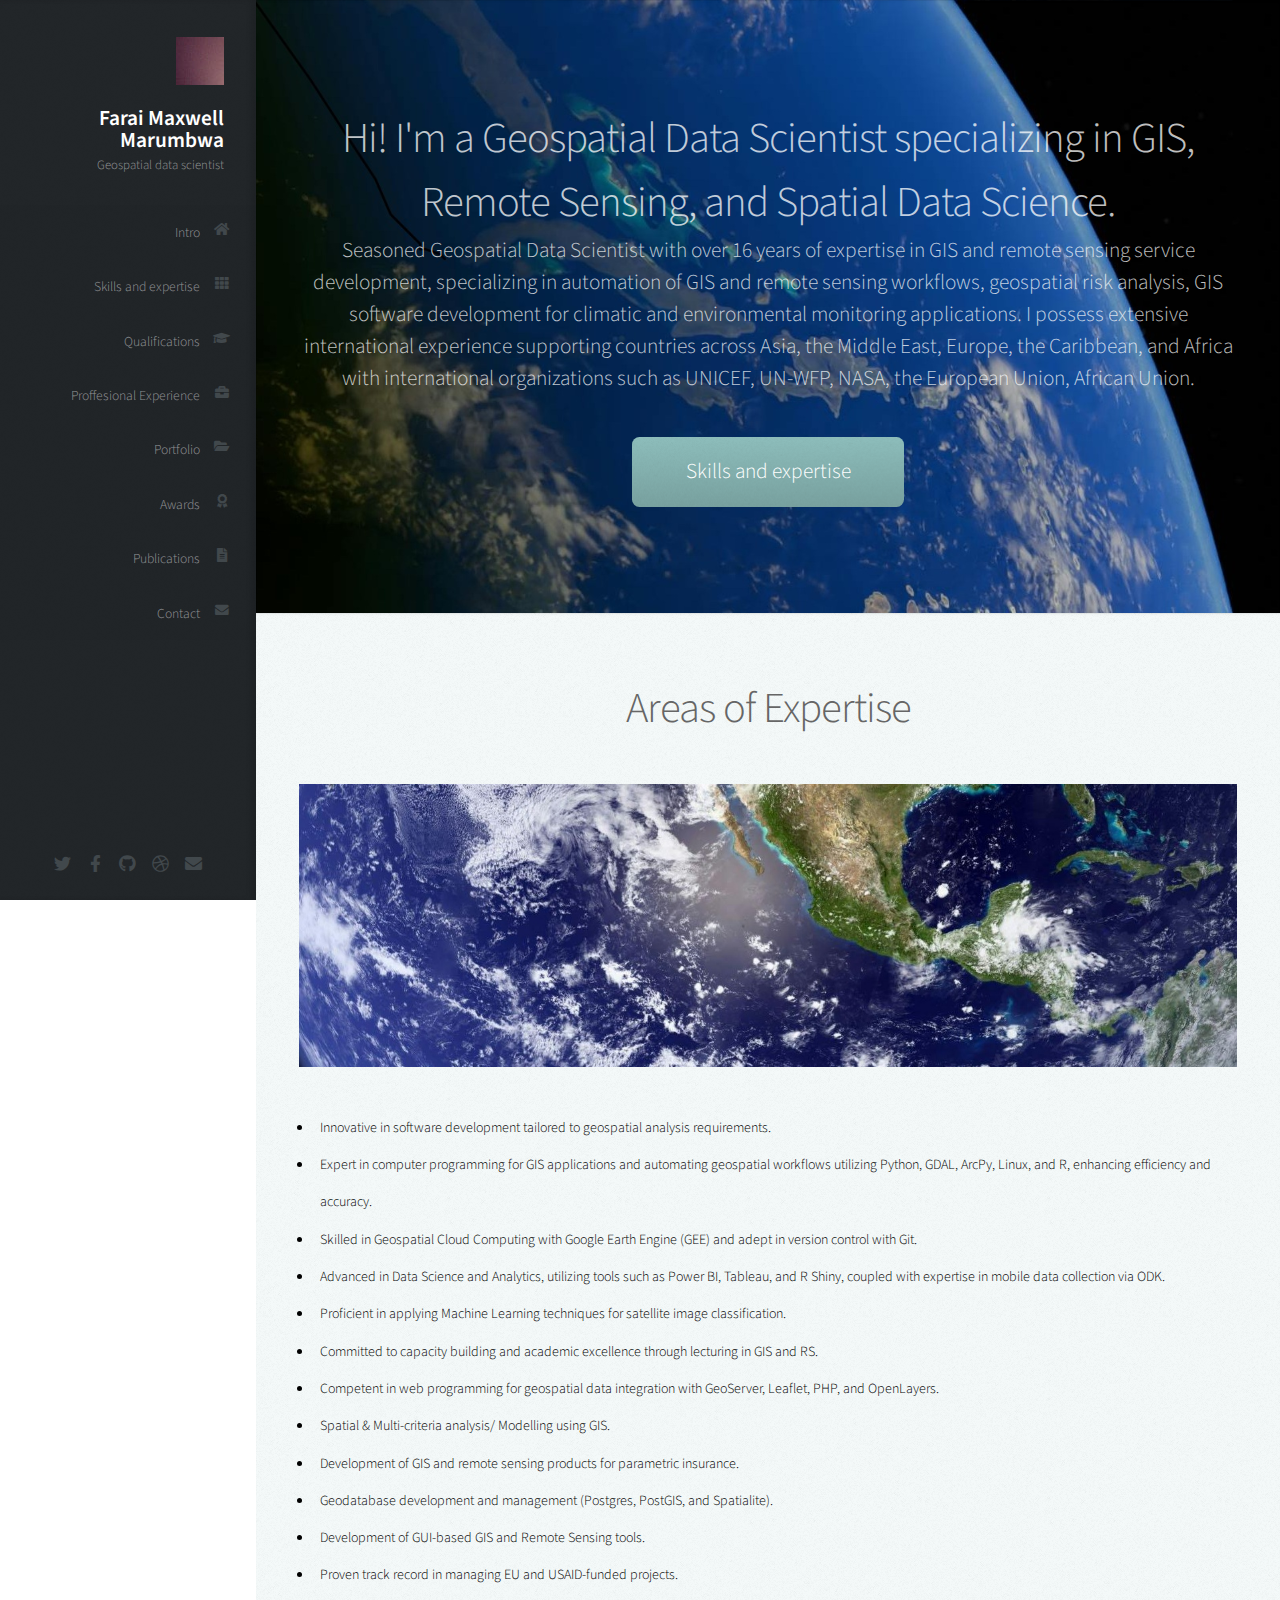
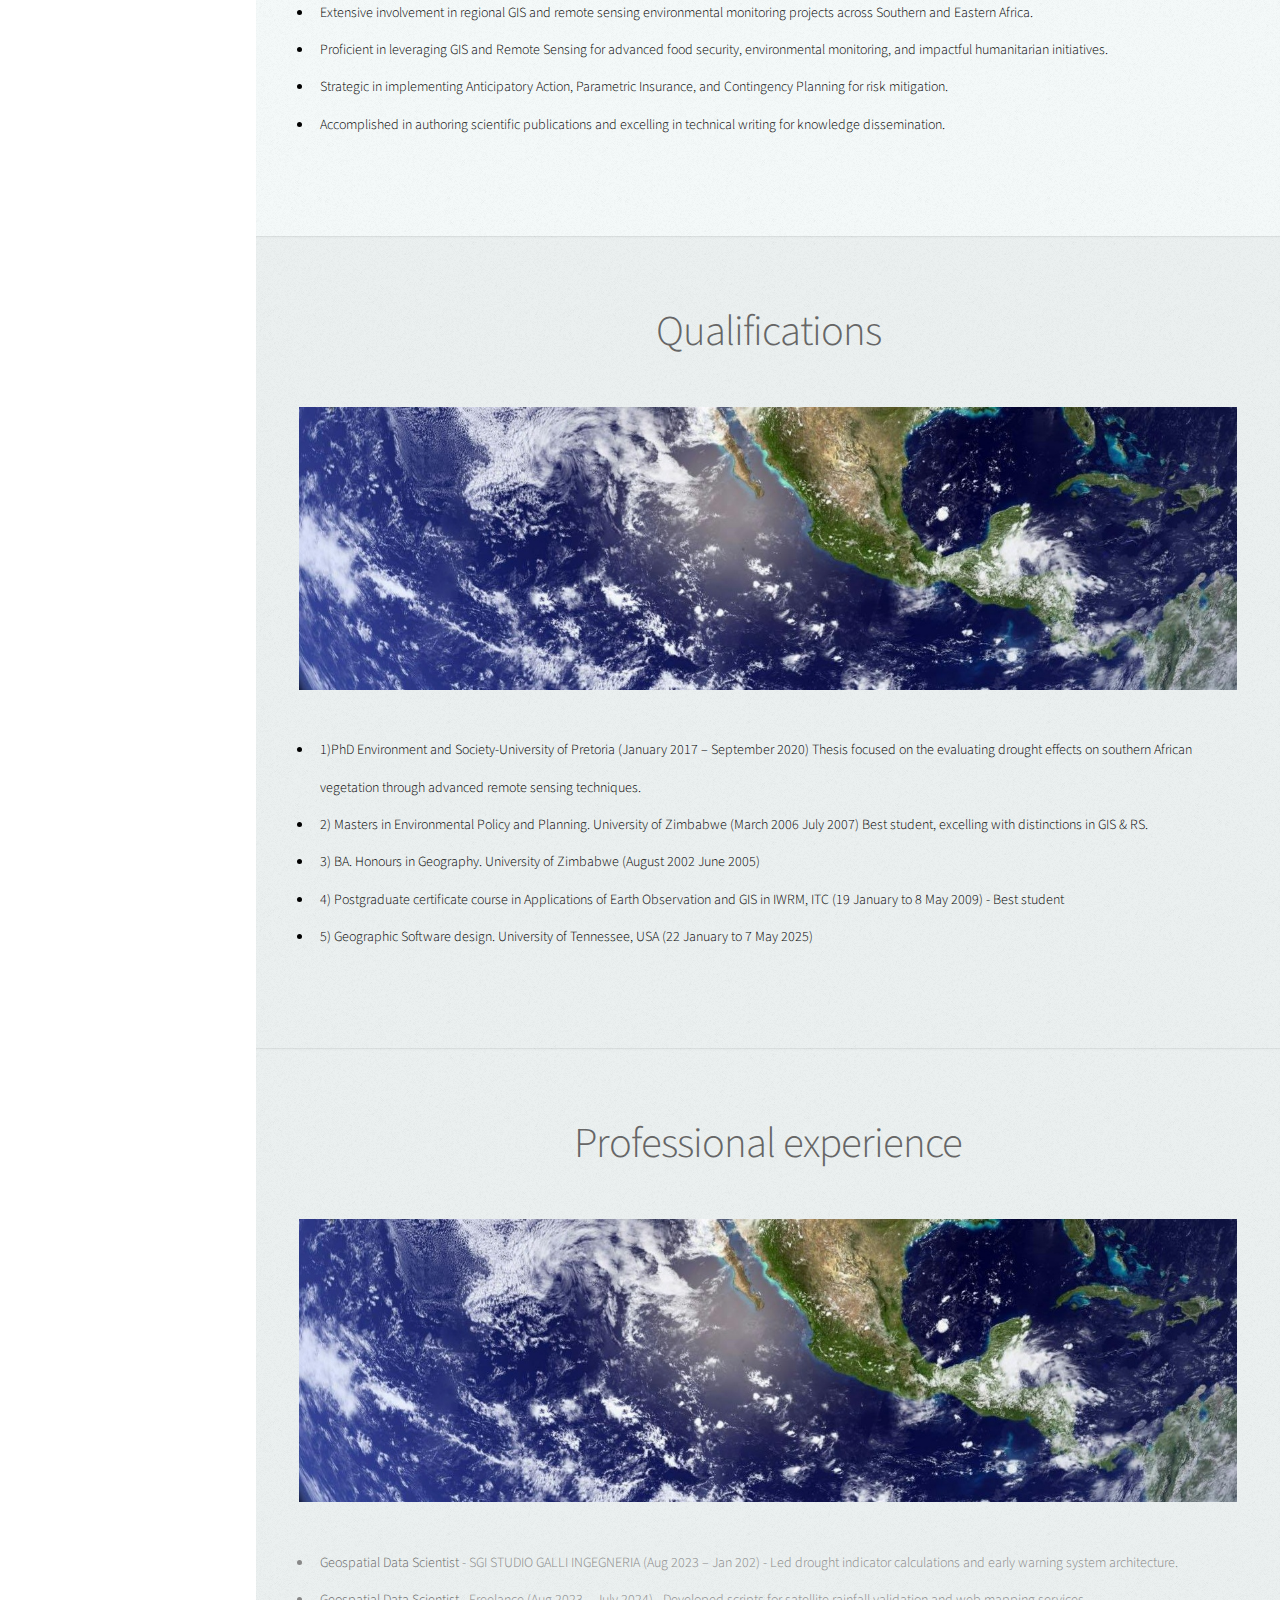
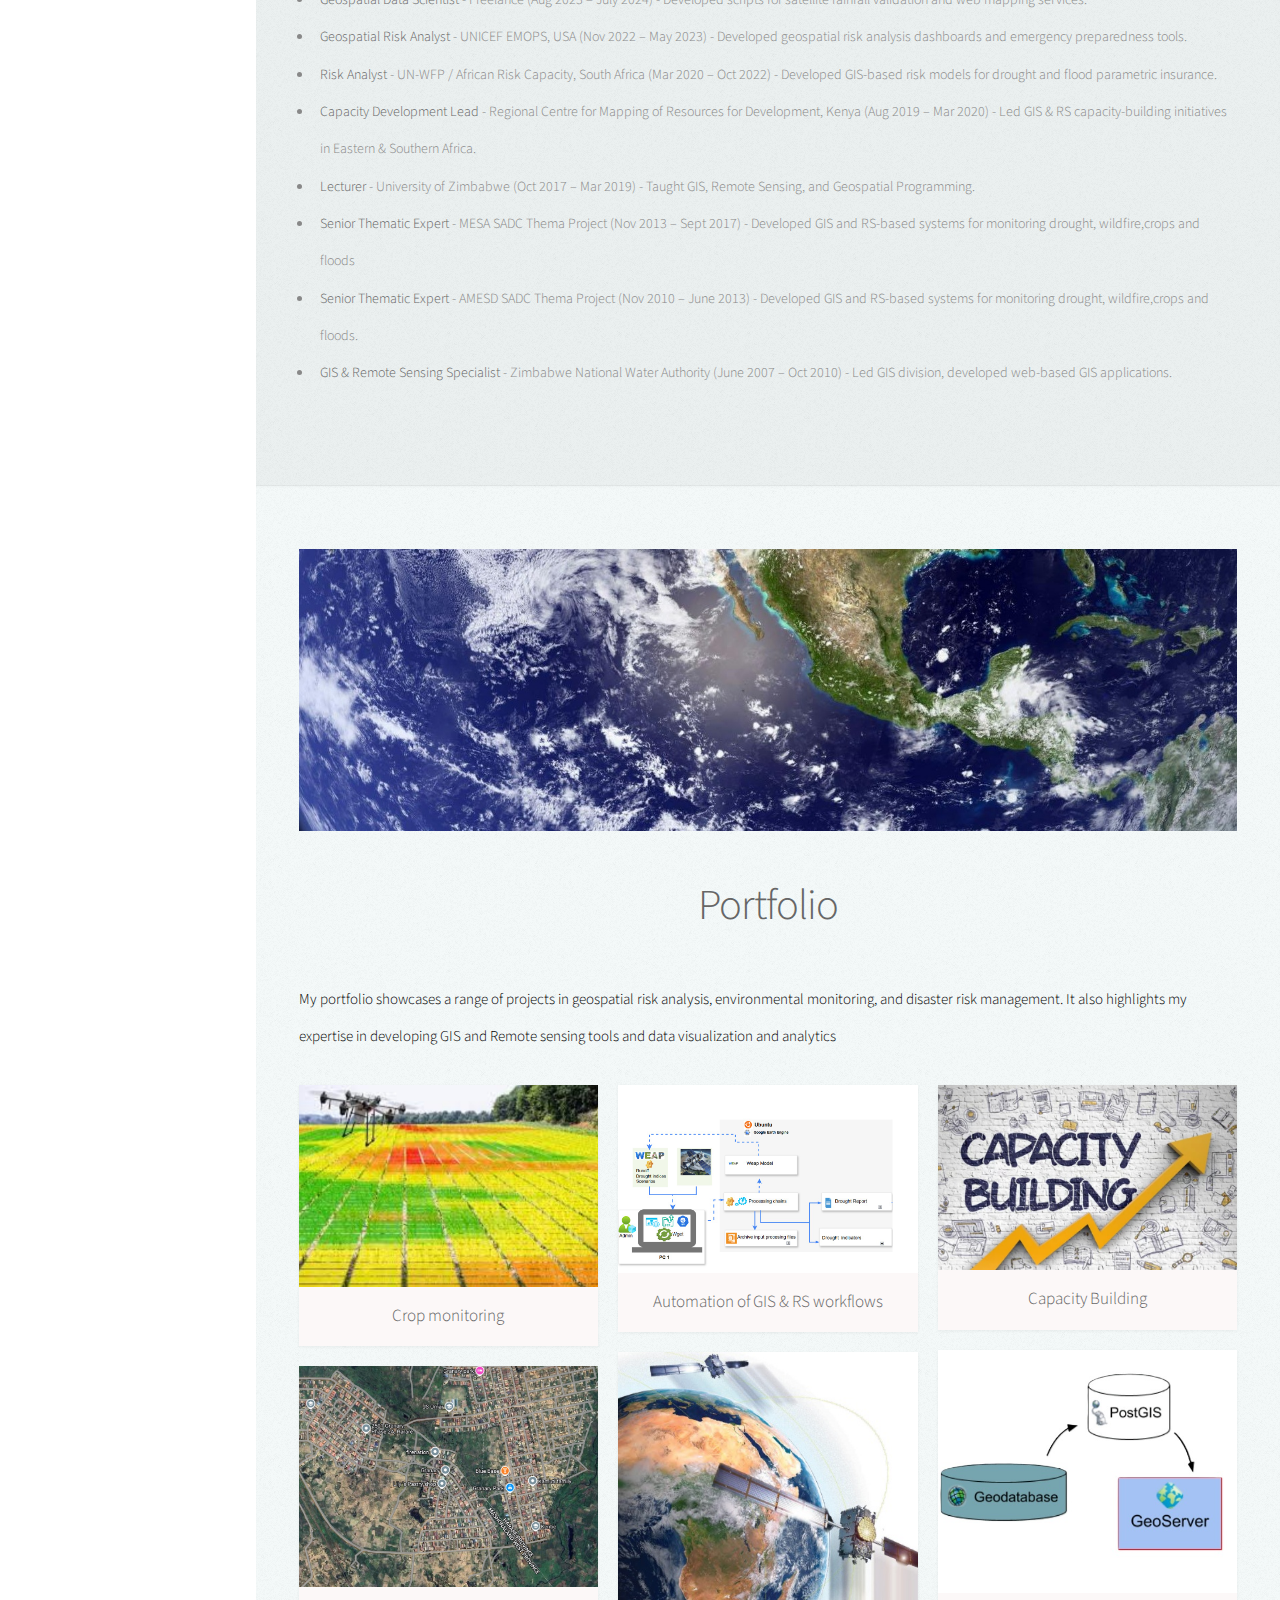
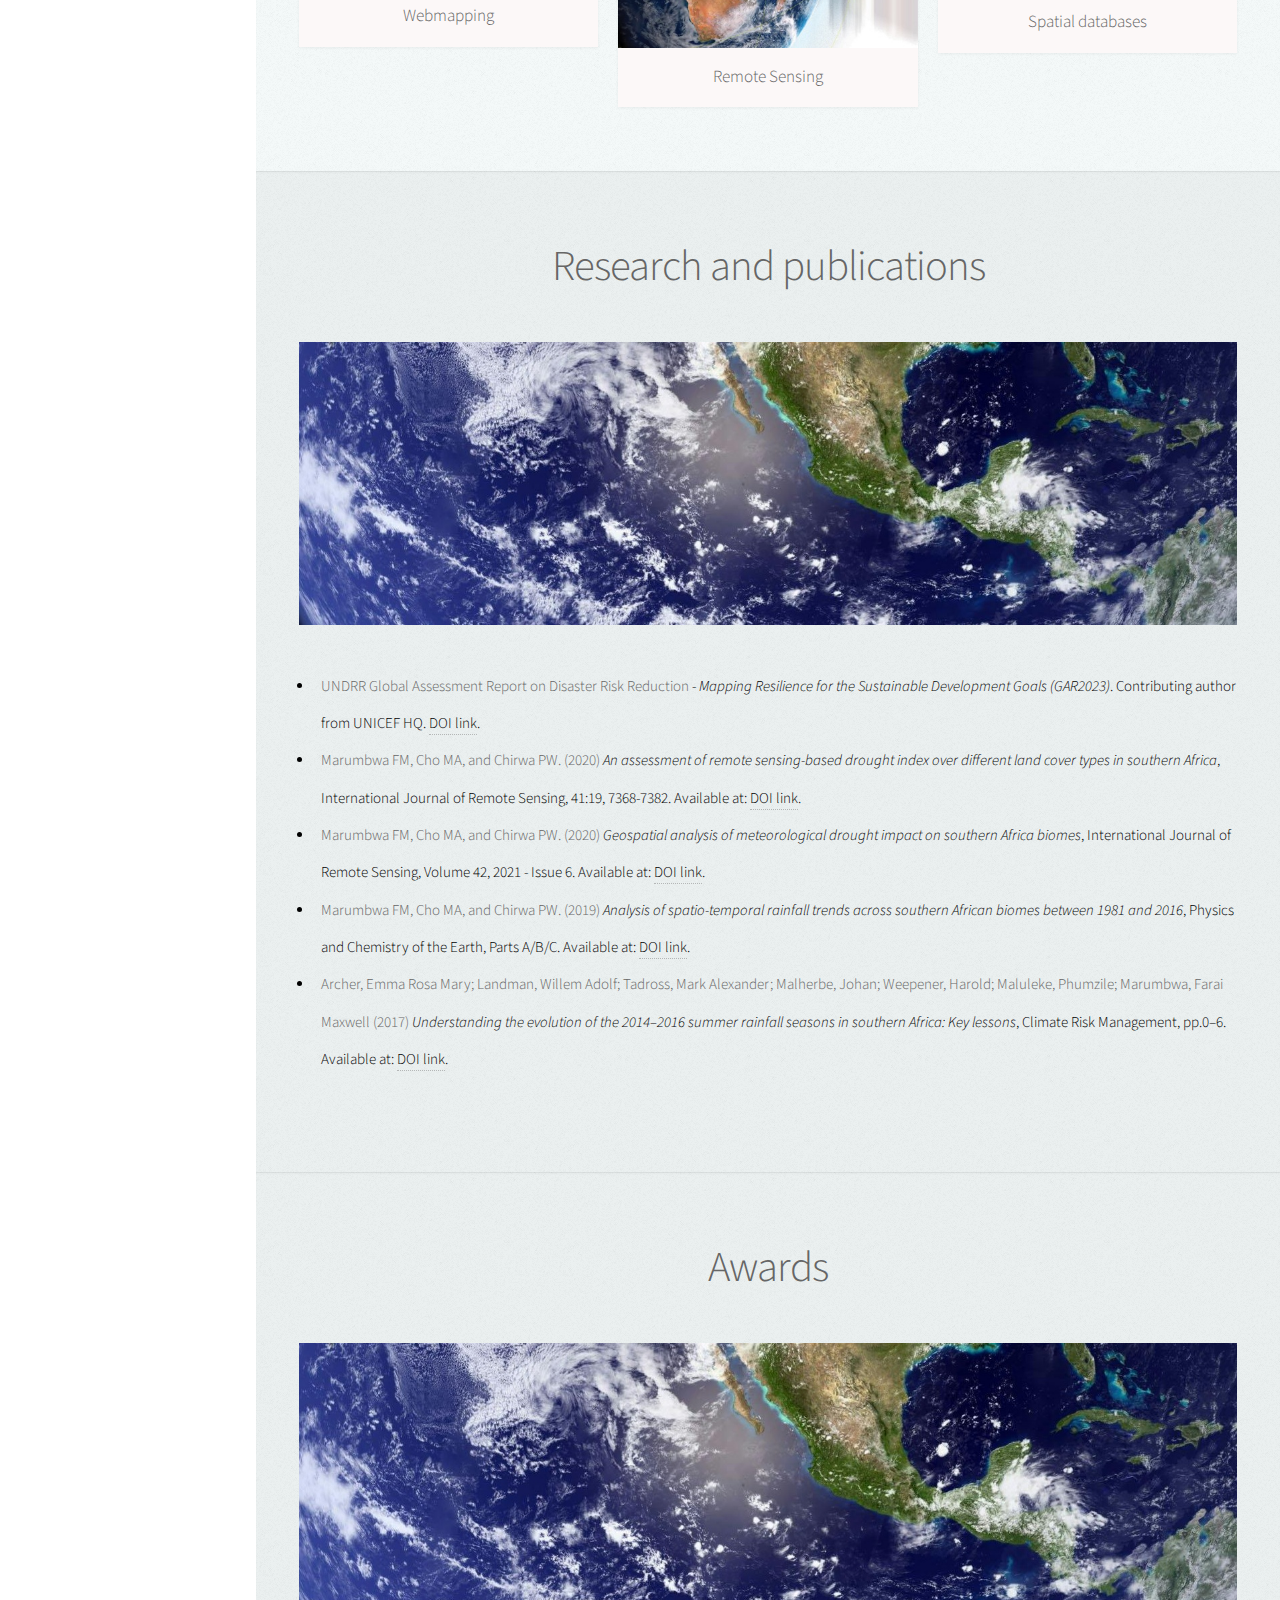
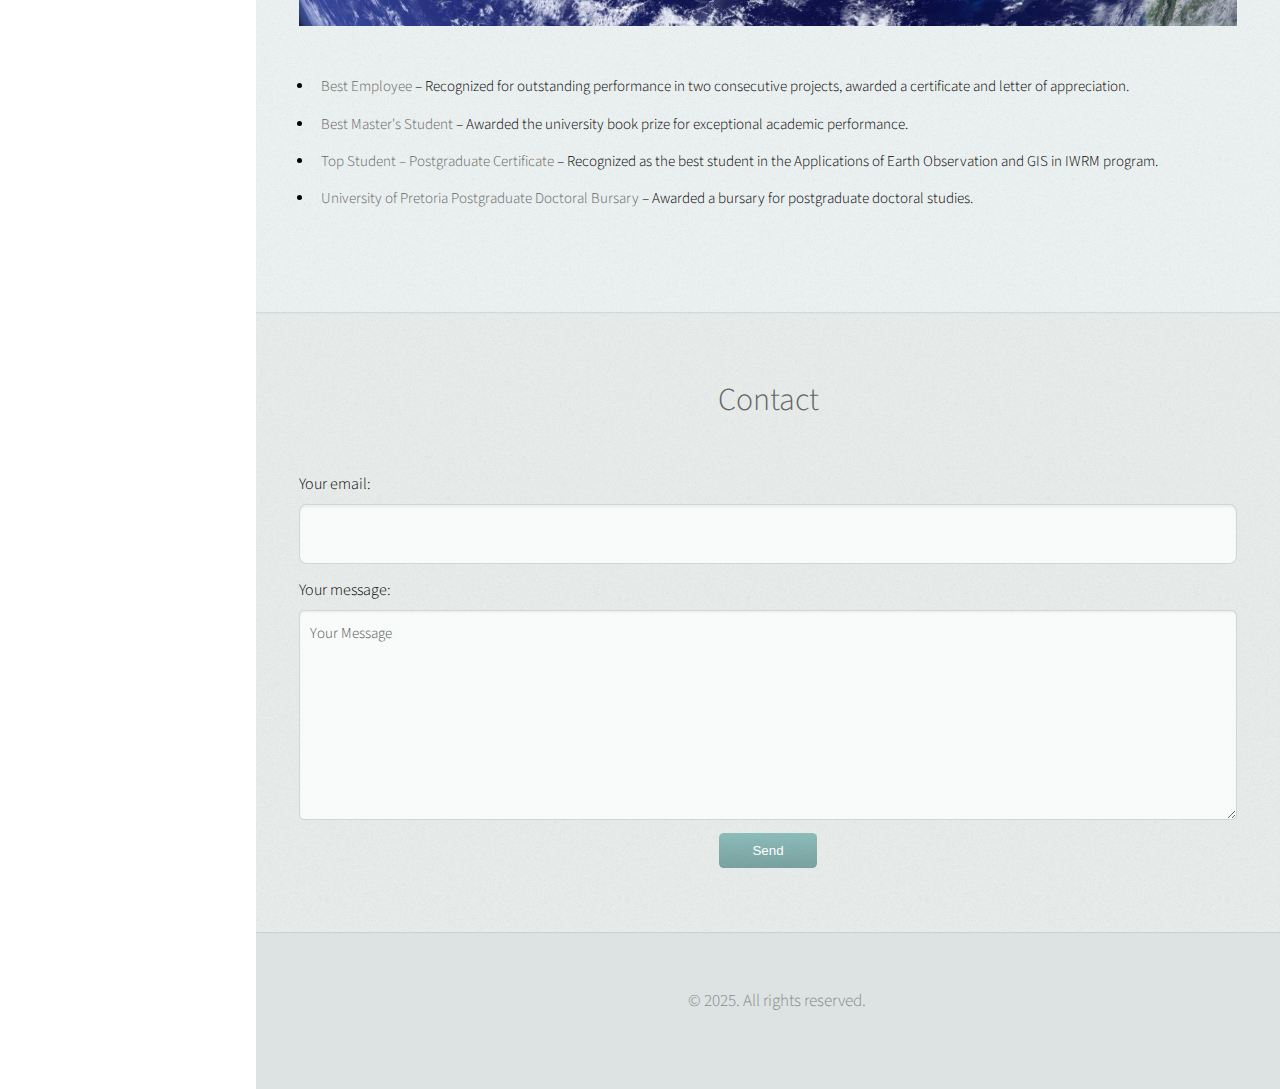
==== index.html @ 4fc2461c "inline styling for font" ====
<!DOCTYPE HTML>
<!--
	Prologue by HTML5 UP
	html5up.net | @ajlkn
	Free for personal and commercial use under the CCA 3.0 license (html5up.net/license)
-->
<html>
	<head>
		<title>Farai Marumbwa portifolio</title>
		<meta charset="utf-8" />
		<meta name="viewport" content="width=device-width, initial-scale=1, user-scalable=no" />
		<link rel="stylesheet" href="assets/css/main.css" />
		<link rel="stylesheet" href="assets/css/styles.css">
	</head>
	<body class="is-preload">

		<!-- Header -->
			<div id="header">

				<div class="top">

					<!-- Logo -->
						<div id="logo">
							<span class="image avatar48"><img src="images/avatar.jpg" alt="" /></span>
							<h1 id="title">Farai Maxwell Marumbwa</h1>
							<p>Geospatial data scientist</p>
						</div>

					<!-- Nav -->
						<nav id="nav">
							<ul>
								<li><a href="#top" id="top-link"><span class="icon solid fa-home">Intro</span></a></li>
								<li><a href="#skills and expertise" id="portfolio-link"><span class="icon solid fa-th">Skills and expertise</span></a></li>
								<li><a href="#qualifications" id="about-link"><span class="icon solid fa-graduation-cap">Qualifications</span></a></li>
								<li><a href="#experience" id="contact-link"><span class="icon solid fa-briefcase ">Proffesional Experience</span></a></li>
								<li><a href="#portfolio" id="contact-link"><span class="icon solid fa-folder-open">Portfolio</span></a></li>
								<li><a href="#awards" id="contact-link"><span class ='icon solid fa-award'>Awards</span></a></li>
								<li><a href="#publications" id="contact-link"><span class="icon solid fa-file-alt">Publications</span></a></li>
								<li><a href="#contact" id="contact-link"><span class="icon solid fa-envelope">Contact</span></a></li>
							</ul>
						</nav>

				</div>

				<div class="bottom">

					<!-- Social Icons -->
						<ul class="icons">
							<li><a href="https://x.com/fmarumbwa" class="icon brands fa-twitter"><span class="label">Twitter</span></a></li>
							<li><a href="https://www.facebook.com/farai.marumbwa.7/" class="icon brands fa-facebook-f"><span class="label">Facebook</span></a></li>
							<li><a href="https://github.com/maxmarumbwa" class="icon brands fa-github"><span class="label">Github</span></a></li>
							<li><a href="#" class="icon brands fa-dribbble"><span class="label">Dribbble</span></a></li>
							<li><a href="#contact" class="icon solid fa-envelope"><span class="label">Email</span></a></li>
						</ul>

				</div>

			</div>

		<!-- Main -->
			<div id="main">

				<!-- Intro -->
					<section id="top" class="one dark cover">
						<div class="container">

							<header>
								<h2 class="alt">Hi! I'm a Geospatial Data Scientist specializing in GIS, Remote Sensing, and Spatial Data Science.</h2>
									<h4>
									<p>Seasoned Geospatial Data Scientist with over 16 years of expertise in GIS and remote sensing service
										development, specializing in automation of GIS and remote sensing workflows, geospatial risk analysis, GIS software development 
										for climatic and environmental monitoring applications. I possess extensive international 
										experience supporting countries across Asia, the Middle East, Europe, the Caribbean, and Africa with international
										organizations such as UNICEF, UN-WFP, NASA, the European Union, African Union.
									</p>
								</h4>
							</header>
								   
							</header>

							<footer>
								<a href="#portfolio" class="button scrolly">Skills and expertise</a>
							</footer>

						</div>
					</section>

				<!-- Skills and expertise -->
					<section id="skills and expertise" class="two">
						<div class="container">
							<header>
								<h2>Areas of Expertise </h2>
							</header>
							<a href="#" class="image featured"><img src="images/pic08.jpg" alt="" /></a>
							<ul style="color:black; font-size: 14px; text-align: left;">
								 <li>Innovative in software development tailored to geospatial analysis requirements.</li>
								<li>Expert in computer programming for GIS applications and automating geospatial workflows utilizing Python, GDAL, ArcPy, Linux, and R, enhancing efficiency and accuracy.</li>
								<li>Skilled in Geospatial Cloud Computing with Google Earth Engine (GEE) and adept in version control with Git.</li>
								<li>Advanced in Data Science and Analytics, utilizing tools such as Power BI, Tableau, and R Shiny, coupled with expertise in mobile data collection via ODK.</li>
								<li>Proficient in applying Machine Learning techniques for satellite image classification.</li>
								<li>Committed to capacity building and academic excellence through lecturing in GIS and RS.</li>
								<li>Competent in web programming for geospatial data integration with GeoServer, Leaflet, PHP, and OpenLayers.</li>
								<li>Spatial & Multi-criteria analysis/ Modelling using GIS.</li>
								<li>Development of GIS and remote sensing products for parametric insurance.</li>
								<li>Geodatabase development and management (Postgres, PostGIS, and Spatialite).</li>
								<li>Development of GUI-based GIS and Remote Sensing tools.</li>
								<li>Proven track record in managing EU and USAID-funded projects.</li>
								<li>Extensive involvement in regional GIS and remote sensing environmental monitoring projects across Southern and Eastern Africa.</li>
								<li>Proficient in leveraging GIS and Remote Sensing for advanced food security, environmental monitoring, and impactful humanitarian initiatives.</li>
								<li>Strategic in implementing Anticipatory Action, Parametric Insurance, and Contingency Planning for risk mitigation.</li>
								<li>Accomplished in authoring scientific publications and excelling in technical writing for knowledge dissemination.</li>
							</ul>
						</div>
					</section>

				<!-- Qualifications -->
				<section id="qualifications" class="three">
					<div class="container">
						<header>
							<h2>Qualifications</h2>
						</header>
						<a href="#" class="image featured"><img src="images/pic08.jpg" alt="" /></a>
						<ul style="color:black; font-size: 14px; text-align: left;">
							<li >1)PhD Environment and Society-University of Pretoria (January 2017 – September 2020) 
								Thesis focused on the evaluating drought effects on southern African vegetation through advanced remote sensing techniques.
							</li>
							<li>2) Masters in Environmental Policy and Planning. University of Zimbabwe (March 2006 July 2007) 
								Best student, excelling with distinctions in GIS & RS.</li>
							<li>3) BA. Honours in Geography. University of Zimbabwe (August 2002 June 2005)</li>
							<li>4) Postgraduate certificate course in Applications of Earth Observation and GIS in IWRM, ITC (19 January to 8 May 2009) - Best student</li>
							<li>5) Geographic Software design. University of Tennessee, USA (22 January to 7 May 2025)</li>
							</ul>
					</div>
				</section>

				<!-- Proffesional Experience -->
				<section id="experience" class="three">
					<div class="container">
						<header>
							<h2>Professional experience</h2>
						</header>
						<a href="#" class="image featured"><img src="images/pic08.jpg" alt="" /></a>
							<ul style="font-size: 14px; text-align: left;">
								<li><strong>Geospatial Data Scientist</strong> - SGI STUDIO GALLI INGEGNERIA (Aug 2023 – Jan 202) - Led drought indicator calculations and early warning system architecture.</li>
								<li><strong>Geospatial Data Scientist</strong> - Freelance (Aug 2023 – July 2024) - Developed scripts for satellite rainfall validation and web mapping services.</li>
								<li><strong>Geospatial Risk Analyst</strong> - UNICEF EMOPS, USA (Nov 2022 – May 2023) - Developed geospatial risk analysis dashboards and emergency preparedness tools.</li>
								<li><strong>Risk Analyst</strong> - UN-WFP / African Risk Capacity, South Africa (Mar 2020 – Oct 2022) - Developed GIS-based risk models for drought and flood parametric insurance.</li>
								<li><strong>Capacity Development Lead</strong> - Regional Centre for Mapping of Resources for Development, Kenya (Aug 2019 – Mar 2020) - Led GIS & RS capacity-building initiatives in Eastern & Southern Africa.</li>
								<li><strong>Lecturer</strong> - University of Zimbabwe (Oct 2017 – Mar 2019) - Taught GIS, Remote Sensing, and Geospatial Programming.</li>
								<li><strong>Senior Thematic Expert</strong> - MESA SADC Thema Project (Nov 2013 – Sept 2017) - Developed GIS and RS-based systems for monitoring drought, wildfire,crops and floods</li>
								<li><strong>Senior Thematic Expert</strong> - AMESD SADC Thema Project (Nov 2010 – June 2013) - Developed GIS and RS-based systems for monitoring drought, wildfire,crops and floods.</li>
								<li><strong>GIS & Remote Sensing Specialist</strong> - Zimbabwe National Water Authority (June 2007 – Oct 2010) - Led GIS division, developed web-based GIS applications.</li>
							</ul>
					</div>
				</section>


				<!-- Portfolio -->
				<section id="portfolio" class="two">
					<div class="container">
						<a href="#" class="image featured"><img src="images/pic08.jpg" alt="" /></a>
						<header>
							<h2>Portfolio</h2>
						</header>

						<p style="color:black; font-size: 15px; text-align: left;">
							My portfolio showcases a range of projects in geospatial risk analysis, environmental monitoring, and disaster risk management.
							It also highlights my expertise in developing GIS and Remote sensing tools and data visualization and analytics
						</p>

						<div class="row">
							<div class="col-4 col-12-mobile">
								<article class="item">
									<a href="#" class="image fit"><img src="images/pic02.jpg" alt="" /></a>
									<header>
										<h3>Crop monitoring</h3>
									</header>
								</article>
								<article class="item">
									<a href="#" class="image fit"><img src="images/pic03.jpg" alt="" /></a>
									<header>
										<h3>Webmapping</h3>
									</header>
								</article>
							</div>
							<div class="col-4 col-12-mobile">
								<article class="item">
									<a href="#" class="image fit"><img src="images/pic04.jpg" alt="" /></a>
									<header>
										<h3>Automation of GIS & RS workflows</h3>
									</header>
								</article>
								<article class="item">
									<a href="#" class="image fit"><img src="images/pic05.jpg" alt="" /></a>
									<header>
										<h3>Remote Sensing</h3>
									</header>
								</article>
							</div>
							<div class="col-4 col-12-mobile">
								<article class="item">
									<a href="#" class="image fit"><img src="images/pic06.jpg" alt="" /></a>
									<header>
										<h3>Capacity Building</h3>
									</header>
								</article>
								<article class="item">
									<a href="#" class="image fit"><img src="images/pic07.jpg" alt="" /></a>
									<header>
										<h3>Spatial databases</h3>
									</header>
								</article>
							</div>
						</div>

					</div>
				</section>

				<!-- Publications -->
				<section id="publications" class="three">
					<div class="container">
						<header>
							<h2>Research and publications</h2>
						</header>
						<a href="#" class="image featured"><img src="images/pic08.jpg" alt="" /></a>
						<ul style="color:black; font-size: 15px; text-align: left;">
							<li><strong>UNDRR Global Assessment Report on Disaster Risk Reduction</strong> - <em>Mapping Resilience for the Sustainable Development Goals (GAR2023)</em>. Contributing author from UNICEF HQ. <a href="https://www.undrr.org/media/88718/download" target="_blank">DOI link</a>.</li>
							<li><strong>Marumbwa FM, Cho MA, and Chirwa PW. (2020)</strong> <em>An assessment of remote sensing-based drought index over different land cover types in southern Africa</em>, International Journal of Remote Sensing, 41:19, 7368-7382. Available at: <a href="https://doi.org/10.1080/01431161.2020.1757783" target="_blank">DOI link</a>.</li>
							<li><strong>Marumbwa FM, Cho MA, and Chirwa PW. (2020)</strong> <em>Geospatial analysis of meteorological drought impact on southern Africa biomes</em>, International Journal of Remote Sensing, Volume 42, 2021 - Issue 6. Available at: <a href="https://doi.org/10.1080/01431161.2020.1851799" target="_blank">DOI link</a>.</li>
							<li><strong>Marumbwa FM, Cho MA, and Chirwa PW. (2019)</strong> <em>Analysis of spatio-temporal rainfall trends across southern African biomes between 1981 and 2016</em>, Physics and Chemistry of the Earth, Parts A/B/C. Available at: <a href="https://doi.org/10.1016/j.pce.2019.10.004" target="_blank">DOI link</a>.</li>
							<li><strong>Archer, Emma Rosa Mary; Landman, Willem Adolf; Tadross, Mark Alexander; Malherbe, Johan; Weepener, Harold; Maluleke, Phumzile; Marumbwa, Farai Maxwell (2017)</strong> <em>Understanding the evolution of the 2014–2016 summer rainfall seasons in southern Africa: Key lessons</em>, Climate Risk Management, pp.0–6. Available at: <a href="http://dx.doi.org/10.1016/j.crm.2017.03.006" target="_blank">DOI link</a>.</li>
						</ul>
					</div>
				</section>

				<!-- Awards -->
				<section id="awards" class="three">
					<div class="container">
						<header>
							<h2>Awards</h2>
						</header>
						<a href="#" class="image featured"><img src="images/pic08.jpg" alt="" /></a>
						<ul style="color:black; font-size: 15px; text-align: left;">
							<li><strong>Best Employee</strong> – Recognized for outstanding performance in two consecutive projects, awarded a certificate and letter of appreciation.</li>
							<li><strong>Best Master's Student</strong> – Awarded the university book prize for exceptional academic performance.</li>
							<li><strong>Top Student – Postgraduate Certificate</strong> – Recognized as the best student in the Applications of Earth Observation and GIS in IWRM program.</li>
							<li><strong>University of Pretoria Postgraduate Doctoral Bursary</strong> – Awarded a bursary for postgraduate doctoral studies.</li>
						</ul>
					</div>
				</section>

				<!-- Contact -->
					<section id="contact" class="four">
						<div class="container">
							<header>
								<h3>Contact</h3>
							</header>
							<form action="https://formspree.io/f/movjngnw" method="POST">
								<label style="color:black; font-size: 16px; text-align: left;">
									Your email:
									<input type="email" name="email" required>
								</label>
								<label style="color:black; font-size: 16px; text-align: left;">
									Your message:
									<textarea name="message" placeholder="Your Message" required style="width: 100%; padding: 10px; margin-bottom: 10px; color:black; font-size: 15px; text-align: left;"></textarea>
								</label>
								<button type="submit">Send</button>
							</form>
						</div>
					</section>
			</div>

		<!-- Footer -->
			<div id="footer">
				<!-- Copyright -->
					<ul class="copyright">
						<li>&copy; 2025. All rights reserved.</li>
					</ul>
			</div>

		<!-- Scripts -->
			<script src="assets/js/jquery.min.js"></script>
			<script src="assets/js/jquery.scrolly.min.js"></script>
			<script src="assets/js/jquery.scrollex.min.js"></script>
			<script src="assets/js/browser.min.js"></script>
			<script src="assets/js/breakpoints.min.js"></script>
			<script src="assets/js/util.js"></script>
			<script src="assets/js/main.js"></script>
	</body>
</html>
---- assets/css/main.css ----
@import url("fontawesome-all.min.css");
@import url("https://fonts.googleapis.com/css?family=Source+Sans+Pro:300,300italic,400,600");

/*
	Prologue by HTML5 UP
	html5up.net | @ajlkn
	Free for personal and commercial use under the CCA 3.0 license (html5up.net/license)
*/

html, body, div, span, applet, object,
iframe, h1, h2, h3, h4, h5, h6, p, blockquote,
pre, a, abbr, acronym, address, big, cite,
code, del, dfn, em, img, ins, kbd, q, s, samp,
small, strike, strong, sub, sup, tt, var, b,
u, i, center, dl, dt, dd, ol, ul, li, fieldset,
form, label, legend, table, caption, tbody,
tfoot, thead, tr, th, td, article, aside,
canvas, details, embed, figure, figcaption,
footer, header, hgroup, menu, nav, output, ruby,
section, summary, time, mark, audio, video {
	margin: 0;
	padding: 0;
	border: 0;
	font-size: 100%;
	font: inherit;
	vertical-align: baseline;}

article, aside, details, figcaption, figure,
footer, header, hgroup, menu, nav, section {
	display: block;}

body {
	line-height: 1;
}

ol, ul {
	list-style: none;
}

blockquote, q {
	quotes: none;
}

	blockquote:before, blockquote:after, q:before, q:after {
		content: '';
		content: none;
	}

table {
	border-collapse: collapse;
	border-spacing: 0;
}

body {
	-webkit-text-size-adjust: none;
}

mark {
	background-color: transparent;
	color: inherit;
}

input::-moz-focus-inner {
	border: 0;
	padding: 0;
}

input, select, textarea {
	-moz-appearance: none;
	-webkit-appearance: none;
	-ms-appearance: none;
	appearance: none;
}

/* Basic */

	html {
		box-sizing: border-box;
	}

	*, *:before, *:after {
		box-sizing: inherit;
	}

	body {
		background: #fff;
		font-family: 'Source Sans Pro', sans-serif;
		font-size: 19pt;
		font-weight: 300;
		line-height: 1.75em;
		color: #888;
	}

		body.is-preload *, body.is-preload *:before, body.is-preload *:after {
			-moz-animation: none !important;
			-webkit-animation: none !important;
			-ms-animation: none !important;
			animation: none !important;
			-moz-transition: none !important;
			-webkit-transition: none !important;
			-ms-transition: none !important;
			transition: none !important;
		}

	input, textarea, select {
		font-family: 'Source Sans Pro', sans-serif;
		font-size: 19pt;
		font-weight: 300;
		line-height: 1.75em;
		color: #888;
	}

	h1, h2, h3, h4, h5, h6 {
		font-weight: 300;
		color: #666;
		line-height: 1.5em;
	}

	h1 a, h2 a, h3 a, h4 a, h5 a, h6 a {
		color: inherit;
		text-decoration: none;
	}

		h1 a strong, h2 a strong, h3 a strong, h4 a strong, h5 a strong, h6 a strong {
			color: #333;
		}

	h2 {
		font-size: 2em;
		letter-spacing: -1px;
	}

		h2.alt {
			color: #888;
		}

			h2.alt strong {
				color: #666;
			}

	h3 {
		font-size: 1.5em;
	}

	header {
		margin: 0 0 2em 0;
	}

		header > p {
			margin: 1em 0 0 0;
		}

	footer {
		margin: 2em 0 0 0;
	}

	strong, b {
		font-weight: 300;
		color: #666;
	}

	em, i {
		font-style: italic;
	}

	a {
		text-decoration: none;
		color: inherit;
		border-bottom: dotted 1px rgba(128, 128, 128, 0.5);
		-moz-transition: color 0.35s ease-in-out, border-bottom-color 0.35s ease-in-out;
		-webkit-transition: color 0.35s ease-in-out, border-bottom-color 0.35s ease-in-out;
		-ms-transition: color 0.35s ease-in-out, border-bottom-color 0.35s ease-in-out;
		transition: color 0.35s ease-in-out, border-bottom-color 0.35s ease-in-out;
		outline: 0;
	}

		a:hover {
			color: #E27689;
			border-bottom-color: rgba(255, 255, 255, 0);
		}

	sub {
		position: relative;
		top: 0.5em;
		font-size: 0.8em;
	}

	sup {
		position: relative;
		top: -0.5em;
		font-size: 0.8em;
	}

	hr {
		border: 0;
		border-top: solid 1px #ddd;
	}

	blockquote {
		border-left: solid 0.5em #ddd;
		padding: 1em 0 1em 2em;
		font-style: italic;
	}

	p, ul, ol, dl, table {
		margin-bottom: 2em;
	}

	br.clear {
		clear: both;
	}

/* Container */

	.container {
		margin: 0 auto;
		max-width: 100%;
		width: 1400px;
	}

		@media screen and (min-width: 961px) and (max-width: 1880px) {

			.container {
				width: 1200px;
			}

		}

		@media screen and (min-width: 961px) and (max-width: 1620px) {

			.container {
				width: 960px;
			}

		}

		@media screen and (min-width: 961px) and (max-width: 1320px) {

			.container {
				width: 100%;
			}

		}

		@media screen and (max-width: 960px) {

			.container {
				width: 100%;
			}

		}

		@media screen and (max-width: 736px) {

			.container {
				width: 100%;
			}

		}

/* Row */

	.row {
		display: flex;
		flex-wrap: wrap;
		box-sizing: border-box;
		align-items: stretch;
	}

		.row > * {
			box-sizing: border-box;
		}

		.row.gtr-uniform > * > :last-child {
			margin-bottom: 0;
		}

		.row.aln-left {
			justify-content: flex-start;
		}

		.row.aln-center {
			justify-content: center;
		}

		.row.aln-right {
			justify-content: flex-end;
		}

		.row.aln-top {
			align-items: flex-start;
		}

		.row.aln-middle {
			align-items: center;
		}

		.row.aln-bottom {
			align-items: flex-end;
		}

		.row > .imp {
			order: -1;
		}

		.row > .col-1 {
			width: 8.33333%;
		}

		.row > .off-1 {
			margin-left: 8.33333%;
		}

		.row > .col-2 {
			width: 16.66667%;
		}

		.row > .off-2 {
			margin-left: 16.66667%;
		}

		.row > .col-3 {
			width: 25%;
		}

		.row > .off-3 {
			margin-left: 25%;
		}

		.row > .col-4 {
			width: 33.33333%;
		}

		.row > .off-4 {
			margin-left: 33.33333%;
		}

		.row > .col-5 {
			width: 41.66667%;
		}

		.row > .off-5 {
			margin-left: 41.66667%;
		}

		.row > .col-6 {
			width: 50%;
		}

		.row > .off-6 {
			margin-left: 50%;
		}

		.row > .col-7 {
			width: 58.33333%;
		}

		.row > .off-7 {
			margin-left: 58.33333%;
		}

		.row > .col-8 {
			width: 66.66667%;
		}

		.row > .off-8 {
			margin-left: 66.66667%;
		}

		.row > .col-9 {
			width: 75%;
		}

		.row > .off-9 {
			margin-left: 75%;
		}

		.row > .col-10 {
			width: 83.33333%;
		}

		.row > .off-10 {
			margin-left: 83.33333%;
		}

		.row > .col-11 {
			width: 91.66667%;
		}

		.row > .off-11 {
			margin-left: 91.66667%;
		}

		.row > .col-12 {
			width: 100%;
		}

		.row > .off-12 {
			margin-left: 100%;
		}

		.row.gtr-0 {
			margin-top: 0px;
			margin-left: 0px;
		}

			.row.gtr-0 > * {
				padding: 0px 0 0 0px;
			}

			.row.gtr-0.gtr-uniform {
				margin-top: 0px;
			}

				.row.gtr-0.gtr-uniform > * {
					padding-top: 0px;
				}

		.row.gtr-25 {
			margin-top: -10px;
			margin-left: -10px;
		}

			.row.gtr-25 > * {
				padding: 10px 0 0 10px;
			}

			.row.gtr-25.gtr-uniform {
				margin-top: -10px;
			}

				.row.gtr-25.gtr-uniform > * {
					padding-top: 10px;
				}

		.row.gtr-50 {
			margin-top: -20px;
			margin-left: -20px;
		}

			.row.gtr-50 > * {
				padding: 20px 0 0 20px;
			}

			.row.gtr-50.gtr-uniform {
				margin-top: -20px;
			}

				.row.gtr-50.gtr-uniform > * {
					padding-top: 20px;
				}

		.row {
			margin-top: -40px;
			margin-left: -40px;
		}

			.row > * {
				padding: 40px 0 0 40px;
			}

			.row.gtr-uniform {
				margin-top: -40px;
			}

				.row.gtr-uniform > * {
					padding-top: 40px;
				}

		.row.gtr-150 {
			margin-top: -60px;
			margin-left: -60px;
		}

			.row.gtr-150 > * {
				padding: 60px 0 0 60px;
			}

			.row.gtr-150.gtr-uniform {
				margin-top: -60px;
			}

				.row.gtr-150.gtr-uniform > * {
					padding-top: 60px;
				}

		.row.gtr-200 {
			margin-top: -80px;
			margin-left: -80px;
		}

			.row.gtr-200 > * {
				padding: 80px 0 0 80px;
			}

			.row.gtr-200.gtr-uniform {
				margin-top: -80px;
			}

				.row.gtr-200.gtr-uniform > * {
					padding-top: 80px;
				}

		@media screen and (min-width: 961px) and (max-width: 1880px) {

			.row {
				display: flex;
				flex-wrap: wrap;
				box-sizing: border-box;
				align-items: stretch;
			}

				.row > * {
					box-sizing: border-box;
				}

				.row.gtr-uniform > * > :last-child {
					margin-bottom: 0;
				}

				.row.aln-left {
					justify-content: flex-start;
				}

				.row.aln-center {
					justify-content: center;
				}

				.row.aln-right {
					justify-content: flex-end;
				}

				.row.aln-top {
					align-items: flex-start;
				}

				.row.aln-middle {
					align-items: center;
				}

				.row.aln-bottom {
					align-items: flex-end;
				}

				.row > .imp-wide {
					order: -1;
				}

				.row > .col-1-wide {
					width: 8.33333%;
				}

				.row > .off-1-wide {
					margin-left: 8.33333%;
				}

				.row > .col-2-wide {
					width: 16.66667%;
				}

				.row > .off-2-wide {
					margin-left: 16.66667%;
				}

				.row > .col-3-wide {
					width: 25%;
				}

				.row > .off-3-wide {
					margin-left: 25%;
				}

				.row > .col-4-wide {
					width: 33.33333%;
				}

				.row > .off-4-wide {
					margin-left: 33.33333%;
				}

				.row > .col-5-wide {
					width: 41.66667%;
				}

				.row > .off-5-wide {
					margin-left: 41.66667%;
				}

				.row > .col-6-wide {
					width: 50%;
				}

				.row > .off-6-wide {
					margin-left: 50%;
				}

				.row > .col-7-wide {
					width: 58.33333%;
				}

				.row > .off-7-wide {
					margin-left: 58.33333%;
				}

				.row > .col-8-wide {
					width: 66.66667%;
				}

				.row > .off-8-wide {
					margin-left: 66.66667%;
				}

				.row > .col-9-wide {
					width: 75%;
				}

				.row > .off-9-wide {
					margin-left: 75%;
				}

				.row > .col-10-wide {
					width: 83.33333%;
				}

				.row > .off-10-wide {
					margin-left: 83.33333%;
				}

				.row > .col-11-wide {
					width: 91.66667%;
				}

				.row > .off-11-wide {
					margin-left: 91.66667%;
				}

				.row > .col-12-wide {
					width: 100%;
				}

				.row > .off-12-wide {
					margin-left: 100%;
				}

				.row.gtr-0 {
					margin-top: 0px;
					margin-left: 0px;
				}

					.row.gtr-0 > * {
						padding: 0px 0 0 0px;
					}

					.row.gtr-0.gtr-uniform {
						margin-top: 0px;
					}

						.row.gtr-0.gtr-uniform > * {
							padding-top: 0px;
						}

				.row.gtr-25 {
					margin-top: -10px;
					margin-left: -10px;
				}

					.row.gtr-25 > * {
						padding: 10px 0 0 10px;
					}

					.row.gtr-25.gtr-uniform {
						margin-top: -10px;
					}

						.row.gtr-25.gtr-uniform > * {
							padding-top: 10px;
						}

				.row.gtr-50 {
					margin-top: -20px;
					margin-left: -20px;
				}

					.row.gtr-50 > * {
						padding: 20px 0 0 20px;
					}

					.row.gtr-50.gtr-uniform {
						margin-top: -20px;
					}

						.row.gtr-50.gtr-uniform > * {
							padding-top: 20px;
						}

				.row {
					margin-top: -40px;
					margin-left: -40px;
				}

					.row > * {
						padding: 40px 0 0 40px;
					}

					.row.gtr-uniform {
						margin-top: -40px;
					}

						.row.gtr-uniform > * {
							padding-top: 40px;
						}

				.row.gtr-150 {
					margin-top: -60px;
					margin-left: -60px;
				}

					.row.gtr-150 > * {
						padding: 60px 0 0 60px;
					}

					.row.gtr-150.gtr-uniform {
						margin-top: -60px;
					}

						.row.gtr-150.gtr-uniform > * {
							padding-top: 60px;
						}

				.row.gtr-200 {
					margin-top: -80px;
					margin-left: -80px;
				}

					.row.gtr-200 > * {
						padding: 80px 0 0 80px;
					}

					.row.gtr-200.gtr-uniform {
						margin-top: -80px;
					}

						.row.gtr-200.gtr-uniform > * {
							padding-top: 80px;
						}

		}

		@media screen and (min-width: 961px) and (max-width: 1620px) {

			.row {
				display: flex;
				flex-wrap: wrap;
				box-sizing: border-box;
				align-items: stretch;
			}

				.row > * {
					box-sizing: border-box;
				}

				.row.gtr-uniform > * > :last-child {
					margin-bottom: 0;
				}

				.row.aln-left {
					justify-content: flex-start;
				}

				.row.aln-center {
					justify-content: center;
				}

				.row.aln-right {
					justify-content: flex-end;
				}

				.row.aln-top {
					align-items: flex-start;
				}

				.row.aln-middle {
					align-items: center;
				}

				.row.aln-bottom {
					align-items: flex-end;
				}

				.row > .imp-normal {
					order: -1;
				}

				.row > .col-1-normal {
					width: 8.33333%;
				}

				.row > .off-1-normal {
					margin-left: 8.33333%;
				}

				.row > .col-2-normal {
					width: 16.66667%;
				}

				.row > .off-2-normal {
					margin-left: 16.66667%;
				}

				.row > .col-3-normal {
					width: 25%;
				}

				.row > .off-3-normal {
					margin-left: 25%;
				}

				.row > .col-4-normal {
					width: 33.33333%;
				}

				.row > .off-4-normal {
					margin-left: 33.33333%;
				}

				.row > .col-5-normal {
					width: 41.66667%;
				}

				.row > .off-5-normal {
					margin-left: 41.66667%;
				}

				.row > .col-6-normal {
					width: 50%;
				}

				.row > .off-6-normal {
					margin-left: 50%;
				}

				.row > .col-7-normal {
					width: 58.33333%;
				}

				.row > .off-7-normal {
					margin-left: 58.33333%;
				}

				.row > .col-8-normal {
					width: 66.66667%;
				}

				.row > .off-8-normal {
					margin-left: 66.66667%;
				}

				.row > .col-9-normal {
					width: 75%;
				}

				.row > .off-9-normal {
					margin-left: 75%;
				}

				.row > .col-10-normal {
					width: 83.33333%;
				}

				.row > .off-10-normal {
					margin-left: 83.33333%;
				}

				.row > .col-11-normal {
					width: 91.66667%;
				}

				.row > .off-11-normal {
					margin-left: 91.66667%;
				}

				.row > .col-12-normal {
					width: 100%;
				}

				.row > .off-12-normal {
					margin-left: 100%;
				}

				.row.gtr-0 {
					margin-top: 0px;
					margin-left: 0px;
				}

					.row.gtr-0 > * {
						padding: 0px 0 0 0px;
					}

					.row.gtr-0.gtr-uniform {
						margin-top: 0px;
					}

						.row.gtr-0.gtr-uniform > * {
							padding-top: 0px;
						}

				.row.gtr-25 {
					margin-top: -10px;
					margin-left: -10px;
				}

					.row.gtr-25 > * {
						padding: 10px 0 0 10px;
					}

					.row.gtr-25.gtr-uniform {
						margin-top: -10px;
					}

						.row.gtr-25.gtr-uniform > * {
							padding-top: 10px;
						}

				.row.gtr-50 {
					margin-top: -20px;
					margin-left: -20px;
				}

					.row.gtr-50 > * {
						padding: 20px 0 0 20px;
					}

					.row.gtr-50.gtr-uniform {
						margin-top: -20px;
					}

						.row.gtr-50.gtr-uniform > * {
							padding-top: 20px;
						}

				.row {
					margin-top: -40px;
					margin-left: -40px;
				}

					.row > * {
						padding: 40px 0 0 40px;
					}

					.row.gtr-uniform {
						margin-top: -40px;
					}

						.row.gtr-uniform > * {
							padding-top: 40px;
						}

				.row.gtr-150 {
					margin-top: -60px;
					margin-left: -60px;
				}

					.row.gtr-150 > * {
						padding: 60px 0 0 60px;
					}

					.row.gtr-150.gtr-uniform {
						margin-top: -60px;
					}

						.row.gtr-150.gtr-uniform > * {
							padding-top: 60px;
						}

				.row.gtr-200 {
					margin-top: -80px;
					margin-left: -80px;
				}

					.row.gtr-200 > * {
						padding: 80px 0 0 80px;
					}

					.row.gtr-200.gtr-uniform {
						margin-top: -80px;
					}

						.row.gtr-200.gtr-uniform > * {
							padding-top: 80px;
						}

		}

		@media screen and (min-width: 961px) and (max-width: 1320px) {

			.row {
				display: flex;
				flex-wrap: wrap;
				box-sizing: border-box;
				align-items: stretch;
			}

				.row > * {
					box-sizing: border-box;
				}

				.row.gtr-uniform > * > :last-child {
					margin-bottom: 0;
				}

				.row.aln-left {
					justify-content: flex-start;
				}

				.row.aln-center {
					justify-content: center;
				}

				.row.aln-right {
					justify-content: flex-end;
				}

				.row.aln-top {
					align-items: flex-start;
				}

				.row.aln-middle {
					align-items: center;
				}

				.row.aln-bottom {
					align-items: flex-end;
				}

				.row > .imp-narrow {
					order: -1;
				}

				.row > .col-1-narrow {
					width: 8.33333%;
				}

				.row > .off-1-narrow {
					margin-left: 8.33333%;
				}

				.row > .col-2-narrow {
					width: 16.66667%;
				}

				.row > .off-2-narrow {
					margin-left: 16.66667%;
				}

				.row > .col-3-narrow {
					width: 25%;
				}

				.row > .off-3-narrow {
					margin-left: 25%;
				}

				.row > .col-4-narrow {
					width: 33.33333%;
				}

				.row > .off-4-narrow {
					margin-left: 33.33333%;
				}

				.row > .col-5-narrow {
					width: 41.66667%;
				}

				.row > .off-5-narrow {
					margin-left: 41.66667%;
				}

				.row > .col-6-narrow {
					width: 50%;
				}

				.row > .off-6-narrow {
					margin-left: 50%;
				}

				.row > .col-7-narrow {
					width: 58.33333%;
				}

				.row > .off-7-narrow {
					margin-left: 58.33333%;
				}

				.row > .col-8-narrow {
					width: 66.66667%;
				}

				.row > .off-8-narrow {
					margin-left: 66.66667%;
				}

				.row > .col-9-narrow {
					width: 75%;
				}

				.row > .off-9-narrow {
					margin-left: 75%;
				}

				.row > .col-10-narrow {
					width: 83.33333%;
				}

				.row > .off-10-narrow {
					margin-left: 83.33333%;
				}

				.row > .col-11-narrow {
					width: 91.66667%;
				}

				.row > .off-11-narrow {
					margin-left: 91.66667%;
				}

				.row > .col-12-narrow {
					width: 100%;
				}

				.row > .off-12-narrow {
					margin-left: 100%;
				}

				.row.gtr-0 {
					margin-top: 0px;
					margin-left: 0px;
				}

					.row.gtr-0 > * {
						padding: 0px 0 0 0px;
					}

					.row.gtr-0.gtr-uniform {
						margin-top: 0px;
					}

						.row.gtr-0.gtr-uniform > * {
							padding-top: 0px;
						}

				.row.gtr-25 {
					margin-top: -5px;
					margin-left: -5px;
				}

					.row.gtr-25 > * {
						padding: 5px 0 0 5px;
					}

					.row.gtr-25.gtr-uniform {
						margin-top: -5px;
					}

						.row.gtr-25.gtr-uniform > * {
							padding-top: 5px;
						}

				.row.gtr-50 {
					margin-top: -10px;
					margin-left: -10px;
				}

					.row.gtr-50 > * {
						padding: 10px 0 0 10px;
					}

					.row.gtr-50.gtr-uniform {
						margin-top: -10px;
					}

						.row.gtr-50.gtr-uniform > * {
							padding-top: 10px;
						}

				.row {
					margin-top: -20px;
					margin-left: -20px;
				}

					.row > * {
						padding: 20px 0 0 20px;
					}

					.row.gtr-uniform {
						margin-top: -20px;
					}

						.row.gtr-uniform > * {
							padding-top: 20px;
						}

				.row.gtr-150 {
					margin-top: -30px;
					margin-left: -30px;
				}

					.row.gtr-150 > * {
						padding: 30px 0 0 30px;
					}

					.row.gtr-150.gtr-uniform {
						margin-top: -30px;
					}

						.row.gtr-150.gtr-uniform > * {
							padding-top: 30px;
						}

				.row.gtr-200 {
					margin-top: -40px;
					margin-left: -40px;
				}

					.row.gtr-200 > * {
						padding: 40px 0 0 40px;
					}

					.row.gtr-200.gtr-uniform {
						margin-top: -40px;
					}

						.row.gtr-200.gtr-uniform > * {
							padding-top: 40px;
						}

		}

		@media screen and (max-width: 960px) {

			.row {
				display: flex;
				flex-wrap: wrap;
				box-sizing: border-box;
				align-items: stretch;
			}

				.row > * {
					box-sizing: border-box;
				}

				.row.gtr-uniform > * > :last-child {
					margin-bottom: 0;
				}

				.row.aln-left {
					justify-content: flex-start;
				}

				.row.aln-center {
					justify-content: center;
				}

				.row.aln-right {
					justify-content: flex-end;
				}

				.row.aln-top {
					align-items: flex-start;
				}

				.row.aln-middle {
					align-items: center;
				}

				.row.aln-bottom {
					align-items: flex-end;
				}

				.row > .imp-narrower {
					order: -1;
				}

				.row > .col-1-narrower {
					width: 8.33333%;
				}

				.row > .off-1-narrower {
					margin-left: 8.33333%;
				}

				.row > .col-2-narrower {
					width: 16.66667%;
				}

				.row > .off-2-narrower {
					margin-left: 16.66667%;
				}

				.row > .col-3-narrower {
					width: 25%;
				}

				.row > .off-3-narrower {
					margin-left: 25%;
				}

				.row > .col-4-narrower {
					width: 33.33333%;
				}

				.row > .off-4-narrower {
					margin-left: 33.33333%;
				}

				.row > .col-5-narrower {
					width: 41.66667%;
				}

				.row > .off-5-narrower {
					margin-left: 41.66667%;
				}

				.row > .col-6-narrower {
					width: 50%;
				}

				.row > .off-6-narrower {
					margin-left: 50%;
				}

				.row > .col-7-narrower {
					width: 58.33333%;
				}

				.row > .off-7-narrower {
					margin-left: 58.33333%;
				}

				.row > .col-8-narrower {
					width: 66.66667%;
				}

				.row > .off-8-narrower {
					margin-left: 66.66667%;
				}

				.row > .col-9-narrower {
					width: 75%;
				}

				.row > .off-9-narrower {
					margin-left: 75%;
				}

				.row > .col-10-narrower {
					width: 83.33333%;
				}

				.row > .off-10-narrower {
					margin-left: 83.33333%;
				}

				.row > .col-11-narrower {
					width: 91.66667%;
				}

				.row > .off-11-narrower {
					margin-left: 91.66667%;
				}

				.row > .col-12-narrower {
					width: 100%;
				}

				.row > .off-12-narrower {
					margin-left: 100%;
				}

				.row.gtr-0 {
					margin-top: 0px;
					margin-left: 0px;
				}

					.row.gtr-0 > * {
						padding: 0px 0 0 0px;
					}

					.row.gtr-0.gtr-uniform {
						margin-top: 0px;
					}

						.row.gtr-0.gtr-uniform > * {
							padding-top: 0px;
						}

				.row.gtr-25 {
					margin-top: -5px;
					margin-left: -5px;
				}

					.row.gtr-25 > * {
						padding: 5px 0 0 5px;
					}

					.row.gtr-25.gtr-uniform {
						margin-top: -5px;
					}

						.row.gtr-25.gtr-uniform > * {
							padding-top: 5px;
						}

				.row.gtr-50 {
					margin-top: -10px;
					margin-left: -10px;
				}

					.row.gtr-50 > * {
						padding: 10px 0 0 10px;
					}

					.row.gtr-50.gtr-uniform {
						margin-top: -10px;
					}

						.row.gtr-50.gtr-uniform > * {
							padding-top: 10px;
						}

				.row {
					margin-top: -20px;
					margin-left: -20px;
				}

					.row > * {
						padding: 20px 0 0 20px;
					}

					.row.gtr-uniform {
						margin-top: -20px;
					}

						.row.gtr-uniform > * {
							padding-top: 20px;
						}

				.row.gtr-150 {
					margin-top: -30px;
					margin-left: -30px;
				}

					.row.gtr-150 > * {
						padding: 30px 0 0 30px;
					}

					.row.gtr-150.gtr-uniform {
						margin-top: -30px;
					}

						.row.gtr-150.gtr-uniform > * {
							padding-top: 30px;
						}

				.row.gtr-200 {
					margin-top: -40px;
					margin-left: -40px;
				}

					.row.gtr-200 > * {
						padding: 40px 0 0 40px;
					}

					.row.gtr-200.gtr-uniform {
						margin-top: -40px;
					}

						.row.gtr-200.gtr-uniform > * {
							padding-top: 40px;
						}

		}

		@media screen and (max-width: 736px) {

			.row {
				display: flex;
				flex-wrap: wrap;
				box-sizing: border-box;
				align-items: stretch;
			}

				.row > * {
					box-sizing: border-box;
				}

				.row.gtr-uniform > * > :last-child {
					margin-bottom: 0;
				}

				.row.aln-left {
					justify-content: flex-start;
				}

				.row.aln-center {
					justify-content: center;
				}

				.row.aln-right {
					justify-content: flex-end;
				}

				.row.aln-top {
					align-items: flex-start;
				}

				.row.aln-middle {
					align-items: center;
				}

				.row.aln-bottom {
					align-items: flex-end;
				}

				.row > .imp-mobile {
					order: -1;
				}

				.row > .col-1-mobile {
					width: 8.33333%;
				}

				.row > .off-1-mobile {
					margin-left: 8.33333%;
				}

				.row > .col-2-mobile {
					width: 16.66667%;
				}

				.row > .off-2-mobile {
					margin-left: 16.66667%;
				}

				.row > .col-3-mobile {
					width: 25%;
				}

				.row > .off-3-mobile {
					margin-left: 25%;
				}

				.row > .col-4-mobile {
					width: 33.33333%;
				}

				.row > .off-4-mobile {
					margin-left: 33.33333%;
				}

				.row > .col-5-mobile {
					width: 41.66667%;
				}

				.row > .off-5-mobile {
					margin-left: 41.66667%;
				}

				.row > .col-6-mobile {
					width: 50%;
				}

				.row > .off-6-mobile {
					margin-left: 50%;
				}

				.row > .col-7-mobile {
					width: 58.33333%;
				}

				.row > .off-7-mobile {
					margin-left: 58.33333%;
				}

				.row > .col-8-mobile {
					width: 66.66667%;
				}

				.row > .off-8-mobile {
					margin-left: 66.66667%;
				}

				.row > .col-9-mobile {
					width: 75%;
				}

				.row > .off-9-mobile {
					margin-left: 75%;
				}

				.row > .col-10-mobile {
					width: 83.33333%;
				}

				.row > .off-10-mobile {
					margin-left: 83.33333%;
				}

				.row > .col-11-mobile {
					width: 91.66667%;
				}

				.row > .off-11-mobile {
					margin-left: 91.66667%;
				}

				.row > .col-12-mobile {
					width: 100%;
				}

				.row > .off-12-mobile {
					margin-left: 100%;
				}

				.row.gtr-0 {
					margin-top: 0px;
					margin-left: 0px;
				}

					.row.gtr-0 > * {
						padding: 0px 0 0 0px;
					}

					.row.gtr-0.gtr-uniform {
						margin-top: 0px;
					}

						.row.gtr-0.gtr-uniform > * {
							padding-top: 0px;
						}

				.row.gtr-25 {
					margin-top: -5px;
					margin-left: -5px;
				}

					.row.gtr-25 > * {
						padding: 5px 0 0 5px;
					}

					.row.gtr-25.gtr-uniform {
						margin-top: -5px;
					}

						.row.gtr-25.gtr-uniform > * {
							padding-top: 5px;
						}

				.row.gtr-50 {
					margin-top: -10px;
					margin-left: -10px;
				}

					.row.gtr-50 > * {
						padding: 10px 0 0 10px;
					}

					.row.gtr-50.gtr-uniform {
						margin-top: -10px;
					}

						.row.gtr-50.gtr-uniform > * {
							padding-top: 10px;
						}

				.row {
					margin-top: -20px;
					margin-left: -20px;
				}

					.row > * {
						padding: 20px 0 0 20px;
					}

					.row.gtr-uniform {
						margin-top: -20px;
					}

						.row.gtr-uniform > * {
							padding-top: 20px;
						}

				.row.gtr-150 {
					margin-top: -30px;
					margin-left: -30px;
				}

					.row.gtr-150 > * {
						padding: 30px 0 0 30px;
					}

					.row.gtr-150.gtr-uniform {
						margin-top: -30px;
					}

						.row.gtr-150.gtr-uniform > * {
							padding-top: 30px;
						}

				.row.gtr-200 {
					margin-top: -40px;
					margin-left: -40px;
				}

					.row.gtr-200 > * {
						padding: 40px 0 0 40px;
					}

					.row.gtr-200.gtr-uniform {
						margin-top: -40px;
					}

						.row.gtr-200.gtr-uniform > * {
							padding-top: 40px;
						}

		}

/* Sections/Article */

	section, article {
		margin-bottom: 3em;
	}

		section > :last-child,
		section > .container, section:last-child, article > :last-child,
		article > .container, article:last-child {
			margin-bottom: 0;
		}

		.row > section, .row > article {
			margin-bottom: 0;
		}

/* Image */

	.image {
		display: inline-block;
		border: 0;
	}

		.image img {
			display: block;
			width: 100%;
		}

		.image.avatar48 {
			width: 48px;
			height: 48px;
			background: #f00;
		}

			.image.avatar48 img {
				width: 48px;
				height: 48px;
			}

		.image.fit {
			display: block;
			width: 100%;
		}

		.image.featured {
			display: block;
			width: 100%;
			margin: 0 0 2em 0;
		}

		.image.left {
			float: left;
			margin: 0 2em 2em 0;
		}

		.image.centered {
			display: block;
			margin: 0 0 2em 0;
		}

			.image.centered img {
				margin: 0 auto;
				width: auto;
			}

/* List */

	ul {
		list-style: disc;
		padding-left: 1em;
	}

		ul li {
			padding-left: 0.5em;
		}

	ol {
		list-style: decimal;
		padding-left: 1.25em;
	}

		ol li {
			padding-left: 0.25em;
		}

/* Icons */

	ul.icons {
		cursor: default;
		list-style: none;
		padding-left: 0;
	}

		ul.icons li {
			display: inline-block;
			padding-left: 0;
		}

		ul.icons a {
			display: inline-block;
			width: 2em;
			height: 2em;
			line-height: 2em;
			text-align: center;
			border: 0;
		}

/* Form */

	form label {
		display: block;
		text-align: left;
		margin-bottom: 0.5em;
	}

	form input[type="text"],
	form input[type="email"],
	form input[type="password"],
	form select,
	form textarea {
		position: relative;
		-webkit-appearance: none;
		display: block;
		border: 0;
		outline: 0;
		background: #fff;
		background: rgba(255, 255, 255, 0.75);
		width: 100%;
		border-radius: 0.35em;
		padding: 0.75em 1em 0.75em 1em;
		box-shadow: inset 0 0.1em 0.1em 0 rgba(0, 0, 0, 0.05);
		border: solid 1px rgba(0, 0, 0, 0.15);
		-moz-transition: all 0.35s ease-in-out;
		-webkit-transition: all 0.35s ease-in-out;
		-ms-transition: all 0.35s ease-in-out;
		transition: all 0.35s ease-in-out;
	}

		form input[type="text"]:focus,
		form input[type="email"]:focus,
		form input[type="password"]:focus,
		form select:focus,
		form textarea:focus {
			box-shadow: 0 0 2px 1px #8ebebc;
			background: #fff;
		}

	form input[type="text"],
	form input[type="email"],
	form input[type="password"],
	form select {
		line-height: 1.25em;
	}

	form textarea {
		min-height: 14em;
	}

	form ::-webkit-input-placeholder {
		color: #555 !important;
	}

	form :-moz-placeholder {
		color: #555 !important;
	}

	form ::-moz-placeholder {
		color: #555 !important;
	}

	form :-ms-input-placeholder {
		color: #555 !important;
	}

	form ::-moz-focus-inner {
		border: 0;
	}

/* Table */

	table {
		width: 100%;
		text-align: left;
	}

		table tbody tr:nth-child(2n+2) {
			background: #f4f4f4;
		}

		table td {
			padding: 0.5em 1em 0.5em 1em;
		}

		table th {
			text-align: left;
			padding: 0.5em 1em 0.5em 1em;
			color: #fff;
			background: #222729 url("images/overlay.png");
		}

		table thead {
			background: #444;
			color: #fff;
		}

		table tfoot {
			background: #eee;
		}

/* Button */

	input[type="button"],
	input[type="submit"],
	input[type="reset"],
	button,
	.button {
		position: relative;
		display: inline-block;
		border-radius: 0.35em;
		color: #fff !important;
		text-decoration: none;
		padding: 0.75em 2.5em 0.75em 2.5em;
		background-color: #8ebebc;
		border: 0;
		cursor: pointer;
		background-image: -moz-linear-gradient(top, rgba(0, 0, 0, 0), rgba(0, 0, 0, 0.15)), url("images/overlay.png");
		background-image: -webkit-linear-gradient(top, rgba(0, 0, 0, 0), rgba(0, 0, 0, 0.15)), url("images/overlay.png");
		background-image: -ms-linear-gradient(top, rgba(0, 0, 0, 0), rgba(0, 0, 0, 0.15)), url("images/overlay.png");
		background-image: linear-gradient(top, rgba(0, 0, 0, 0), rgba(0, 0, 0, 0.15)), url("images/overlay.png");
		-moz-transition: background-color 0.35s ease-in-out;
		-webkit-transition: background-color 0.35s ease-in-out;
		-ms-transition: background-color 0.35s ease-in-out;
		transition: background-color 0.35s ease-in-out;
	}

		input[type="button"]:hover,
		input[type="submit"]:hover,
		input[type="reset"]:hover,
		button:hover,
		.button:hover {
			background-color: #9ececc;
		}

		input[type="button"]:active,
		input[type="submit"]:active,
		input[type="reset"]:active,
		button:active,
		.button:active {
			background-color: #114241;
		}

/* Item */

	.item {
		box-shadow: 0 0.05em 0.15em 0 rgba(0, 0, 0, 0.05);
		margin-bottom: 40px;
	}

		.item header {
			background: #fcf8f8;
			margin: 0;
			padding: 1em 0 1em 0;
			font-size: 0.8em;
		}

			.item header h3 {
				font-size: 1em;
			}

/* Icons */

	.icon {
		text-decoration: none;
		text-decoration: none;
	}

		.icon:before {
			-moz-osx-font-smoothing: grayscale;
			-webkit-font-smoothing: antialiased;
			display: inline-block;
			font-style: normal;
			font-variant: normal;
			text-rendering: auto;
			line-height: 1;
			text-transform: none !important;
			font-family: 'Font Awesome 5 Free';
			font-weight: 400;
		}

		.icon:before {
			line-height: inherit;
		}

		.icon > .label {
			display: none;
		}

		.icon.solid:before {
			font-weight: 900;
		}

		.icon.brands:before {
			font-family: 'Font Awesome 5 Brands';
		}

/* Header */

	#header {
		display: -moz-flex;
		display: -webkit-flex;
		display: -ms-flex;
		display: flex;
		-moz-flex-direction: column;
		-webkit-flex-direction: column;
		-ms-flex-direction: column;
		flex-direction: column;
		-moz-justify-content: space-between;
		-webkit-justify-content: space-between;
		-ms-justify-content: space-between;
		justify-content: space-between;
		background: #222629 url("images/overlay.png");
		box-shadow: inset -0.25em 0 0.25em 0 rgba(0, 0, 0, 0.1);
		color: #fff;
		height: 100%;
		left: 0;
		overflow-y: auto;
		position: fixed;
		text-align: right;
		top: 0;
		width: 375px;
	}

		#header .top {
			-moz-flex-grow: 1;
			-webkit-flex-grow: 1;
			-ms-flex-grow: 1;
			flex-grow: 1;
		}

		#header .bottom {
			-moz-flex-shrink: 0;
			-webkit-flex-shrink: 0;
			-ms-flex-shrink: 0;
			flex-shrink: 0;
			padding: 1.5em 0 0.75em 0;
		}

			#header .bottom > :last-child {
				margin-bottom: 0;
			}

		#header .icons {
			font-size: 0.8em;
			text-align: center;
		}

			#header .icons a {
				color: #41484c;
				-moz-transition: color 0.35s ease-in-out;
				-webkit-transition: color 0.35s ease-in-out;
				-ms-transition: color 0.35s ease-in-out;
				transition: color 0.35s ease-in-out;
			}

				#header .icons a:hover {
					color: #fff;
				}

	#logo {
		position: relative;
		margin: 1.75em 1.5em 1.5em 1.5em;
		min-height: 48px;
		cursor: default;
	}

		#logo h1 {
			position: relative;
			color: #fff;
			font-weight: 600;
			font-size: 1em;
			line-height: 1em;
		}

		#logo p {
			position: relative;
			display: block;
			font-size: 0.6em;
			color: rgba(255, 255, 255, 0.5);
			line-height: 1.25em;
			margin: 0.5em 0 0 0;
		}

		#logo .image {
			position: absolute;
			left: 0;
			top: 0;
		}

	#nav ul {
		list-style: none;
		padding-left: 0;
		margin-bottom: 0;
	}

		#nav ul li {
			padding-left: 0;
		}

			#nav ul li a {
				display: block;
				padding: 0.5em 1.5em 0.5em 1.5em;
				color: rgba(255, 255, 255, 0.5);
				text-decoration: none;
				outline: 0;
				border: 0;
				-moz-transition: none;
				-webkit-transition: none;
				-ms-transition: none;
				transition: none;
			}

				#nav ul li a span {
					position: relative;
					display: block;
					font-size: 0.8em;
				}

					#nav ul li a span:before {
						position: absolute;
						left: 0;
						color: #41484c;
						text-align: center;
						width: 1.25em;
						line-height: 1.75em;
					}

				#nav ul li a.active {
					background: rgba(0, 0, 0, 0.15);
					box-shadow: inset 0 0 0.25em 0 rgba(0, 0, 0, 0.125);
					color: #fff;
				}

					#nav ul li a.active span:before {
						color: #e27689;
					}

/* Footer */

	#footer {
		margin-left: 375px;
		text-align: center;
		background-color: #dce3e2;
		padding: 3em 0 4em 0;
		box-shadow: inset 0 1px 0 0 rgba(0, 0, 0, 0.05), inset 0 0.1em 0.1em 0 rgba(0, 0, 0, 0.025);
		font-size: 0.8em;
	}

		#footer .copyright {
			cursor: default;
			margin: 0;
		}

			#footer .copyright li {
				display: inline-block;
				line-height: 1em;
				border-left: solid 1px rgba(128, 128, 128, 0.35);
				padding: 0 0 0 0.5em;
				margin: 0 0 0 0.5em;
			}

				#footer .copyright li:first-child {
					border-left: 0;
					padding-left: 0;
					margin-left: 0;
				}

/* Main */

	#main {
		margin-left: 375px;
	}

		#main > section {
			margin: 0;
			overflow: hidden;
			padding: 4em 0;
			box-shadow: inset 0 1px 0 0 rgba(0, 0, 0, 0.05), inset 0 0.1em 0.1em 0 rgba(0, 0, 0, 0.025);
			text-align: center;
			background-image: url("images/overlay.png");
		}

			#main > section.dark {
				color: #ddd;
				color: rgba(255, 255, 255, 0.75);
			}

				#main > section.dark h2, #main > section.dark h3, #main > section.dark h4, #main > section.dark h5, #main > section.dark h6 {
					color: inherit;
				}

				#main > section.dark strong {
					color: #fff;
					border-color: inherit;
				}

				#main > section.dark a {
					color: #fff;
					border-color: inherit;
				}

					#main > section.dark a:hover {
						border-bottom-color: rgba(255, 255, 255, 0);
					}

			#main > section.cover {
				padding: 10em 0;
				background-size: cover;
				background-position: center center;
			}

			#main > section.one {
				background-color: #81918E;
				background-image: url("../../images/banner.jpg");
			}

			#main > section.two {
				background-color: #f5fafa;
			}

			#main > section.three {
				background-color: #ecf1f1;
			}

			#main > section.four {
				background-color: #e8edec;
			}

/* Wide */

	@media screen and (min-width: 961px) and (max-width: 1880px) {

		/* Basic */

			body, input, textarea, select {
				font-size: 17pt;
			}

		/* Header */

			#header {
				width: 300px;
			}

		/* Footer */

			#footer {
				margin-left: 300px;
			}

		/* Main */

			#main {
				margin-left: 300px;
			}

	}

/* Normal */

	@media screen and (min-width: 961px) and (max-width: 1620px) {

		/* Main */

			#main > section {
				padding: 3em 0;
			}

			#main section.cover {
				padding: 5em 0;
			}

	}

/* Narrow */

	@media screen and (min-width: 961px) and (max-width: 1320px) {

		/* Basic */

			body, input, textarea, select {
				font-size: 16pt;
			}

			.container {
				padding: 0 2em 0 2em;
			}

		/* Icons */

			ul.icons li a {
				width: 1.75em;
			}

		/* Item */

			.item {
				margin-bottom: 20px;
			}

		/* Header */

			#header {
				width: 20%;
			}

			#logo .image {
				position: relative;
				margin: 0 0 0.5em 0;
			}

			#nav ul li a {
				font-size: 0.8em;
				padding-top: 0.5em;
				padding-bottom: 0.5em;
			}

				#nav ul li a span {
					padding-right: 2.25em;
				}

					#nav ul li a span:before {
						left: 100%;
						margin-left: -1.25em;
						line-height: 2.25em;
					}

		/* Footer */

			#footer {
				margin-left: 20%;
			}

		/* Main */

			#main {
				margin-left: 20%;
			}

	}

/* Narrower */

	#headerToggle {
		display: none;
	}

	@media screen and (max-width: 960px) {

		/* Basic */

			html, body {
				overflow-x: hidden;
			}

			body, input, textarea, select {
				font-size: 16pt;
			}

			header br {
				display: none;
			}

			.container {
				padding: 0 2em 0 2em;
			}

		/* Item */

			.item {
				margin-bottom: 15px;
			}

		/* Icons */

			ul.icons a {
				width: 1.75em;
				font-size: 1.25em;
			}

		/* Header */

			#header {
				-moz-backface-visibility: hidden;
				-webkit-backface-visibility: hidden;
				-ms-backface-visibility: hidden;
				backface-visibility: hidden;
				-moz-transform: translateX(-275px);
				-webkit-transform: translateX(-275px);
				-ms-transform: translateX(-275px);
				transform: translateX(-275px);
				-moz-transition: -moz-transform 0.5s ease;
				-webkit-transition: -webkit-transform 0.5s ease;
				-ms-transition: -ms-transform 0.5s ease;
				transition: transform 0.5s ease;
				-webkit-overflow-scrolling: touch;
				display: block;
				height: 100%;
				left: 0;
				overflow-y: auto;
				position: fixed;
				top: 0;
				width: 275px;
				z-index: 10002;
				width: 275px;
				background: #222729 url("images/overlay.png");
				box-shadow: inset -0.25em 0 0.25em 0 rgba(0, 0, 0, 0.125);
			}

				#header .top {
					position: relative;
				}

				#header .bottom {
					border-top: solid 1px rgba(255, 255, 255, 0.05);
					box-shadow: 0 -1px 0 0 rgba(0, 0, 0, 0.15);
					padding-top: 2em;
					margin-top: 2em;
					position: relative;
				}

			#logo {
				margin: 1.5em 1.25em 1.25em 1.25em;
			}

			#nav ul li a {
				padding: 0.5em 1.25em 0.5em 1.25em;
			}

			#headerToggle {
				-moz-backface-visibility: hidden;
				-webkit-backface-visibility: hidden;
				-ms-backface-visibility: hidden;
				backface-visibility: hidden;
				-moz-transition: -moz-transform 0.5s ease;
				-webkit-transition: -webkit-transform 0.5s ease;
				-ms-transition: -ms-transform 0.5s ease;
				transition: transform 0.5s ease;
				display: block;
				height: 2.25em;
				left: 0;
				position: fixed;
				top: 0;
				width: 3.25em;
				z-index: 10001;
			}

				#headerToggle .toggle {
					text-decoration: none;
					position: absolute;
					left: 0;
					top: 0;
					width: 100%;
					height: 100%;
					outline: 0;
					border: 0;
				}

					#headerToggle .toggle:before {
						-moz-osx-font-smoothing: grayscale;
						-webkit-font-smoothing: antialiased;
						display: inline-block;
						font-style: normal;
						font-variant: normal;
						text-rendering: auto;
						line-height: 1;
						text-transform: none !important;
						font-family: 'Font Awesome 5 Free';
						font-weight: 900;
					}

					#headerToggle .toggle:before {
						text-decoration: none;
						content: '\f0c9';
						color: #fff;
						font-size: 18px;
						background: rgba(128, 136, 144, 0.5);
						border-radius: 0.35em;
						text-align: center;
						position: absolute;
						left: 0.5em;
						top: 0.5em;
						display: block;
						width: 3.25em;
						height: 2.25em;
						line-height: 2.25em;
					}

			body.header-visible #main {
				-moz-transform: translateX(275px);
				-webkit-transform: translateX(275px);
				-ms-transform: translateX(275px);
				transform: translateX(275px);
			}

			body.header-visible #headerToggle {
				-moz-transform: translateX(275px);
				-webkit-transform: translateX(275px);
				-ms-transform: translateX(275px);
				transform: translateX(275px);
			}

			body.header-visible #header {
				-moz-transform: translateX(0);
				-webkit-transform: translateX(0);
				-ms-transform: translateX(0);
				transform: translateX(0);
			}

		/* Footer */

			#footer {
				margin-left: 0;
			}

		/* Main */

			#main {
				-moz-backface-visibility: hidden;
				-webkit-backface-visibility: hidden;
				-ms-backface-visibility: hidden;
				backface-visibility: hidden;
				-moz-transition: -moz-transform 0.5s ease;
				-webkit-transition: -webkit-transform 0.5s ease;
				-ms-transition: -ms-transform 0.5s ease;
				transition: transform 0.5s ease;
				padding-bottom: 1px;
				margin-left: 0;
			}

				#main > section {
					padding: 3em 0;
				}

				#main section.cover {
					padding: 4em 0;
				}

	}

/* Mobile */

	@media screen and (max-width: 736px) {

		/* Basic */

			body, input, textarea, select {
				font-size: 14pt;
			}

			h2 {
				font-size: 1.5em;
				letter-spacing: 0;
				font-weight: 300;
			}

			.container {
				padding: 0 15px 0 15px;
			}

		/* List */

			ul.icons a {
				width: 2em;
				font-size: 1.25em;
			}

		/* Main */

			#main > section {
				padding: 2em 0;
			}

			#main section.cover {
				padding: 4em 0em;
			}

				#main section.cover header {
					padding: 0 1em;
				}

		/* Footer */

			#footer .copyright li {
				display: block;
				line-height: 1.25em;
				border: 0;
				padding: 0;
				margin: 1em 0 0 0;
			}

				#footer .copyright li:first-child {
					margin-top: 0;
				}

	}
---- assets/css/styles.css ----
/* styles.css */

#geo-expertise-list {
  list-style-type: none;
  padding: 0;
  background: #fff;
  border-radius: 8px;
  padding: 15px;
  box-shadow: 2px 2px 10px rgba(0, 0, 0, 0.1);
}

#geo-expertise-list li {
  margin: 10px 0;
  padding: 10px;
  border-left: 5px solid #007BFF;
  background: #f9f9f9;
  box-shadow: 2px 2px 5px rgba(0, 0, 0, 0.1);
  transition: transform 0.2s ease-in-out;
}

#geo-expertise-list li:hover {
  transform: scale(1.02);
}

#nav {
  background-color: rgba(10, 31, 53, 0.007) !important;
}
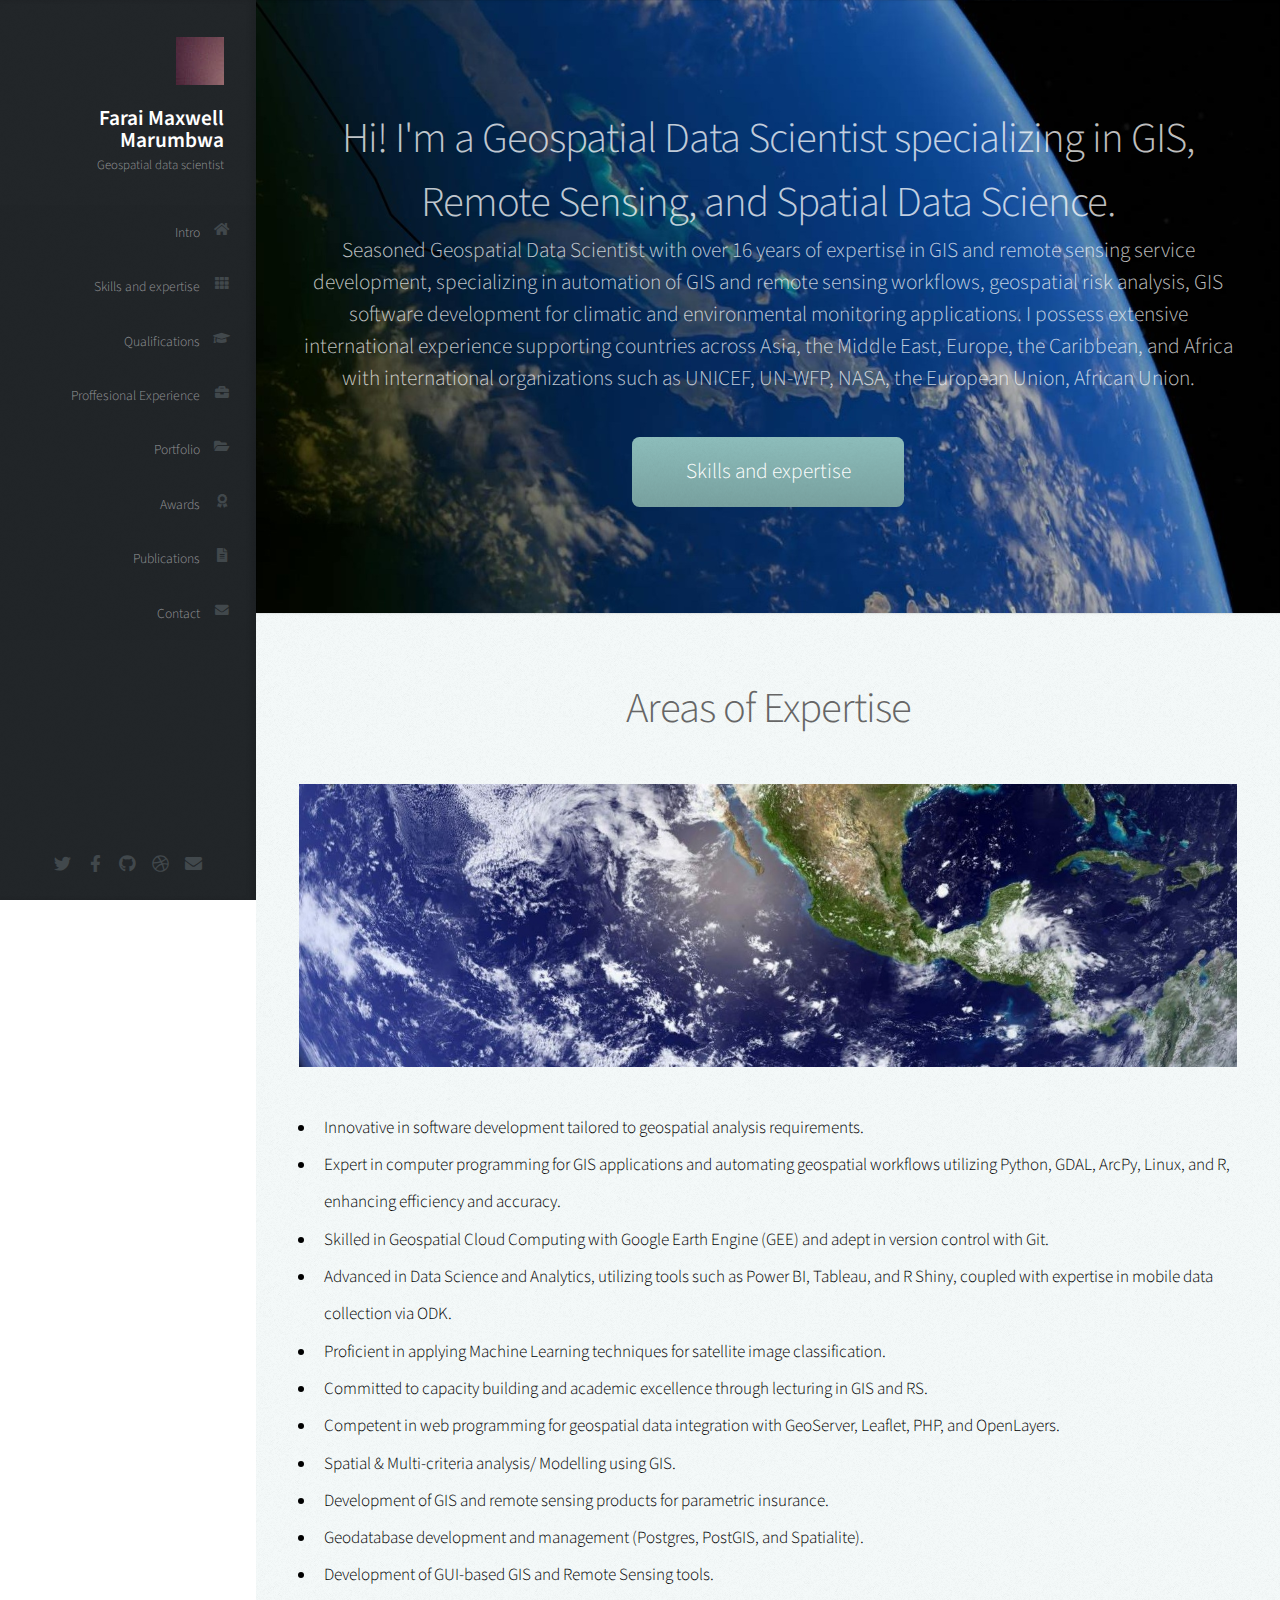
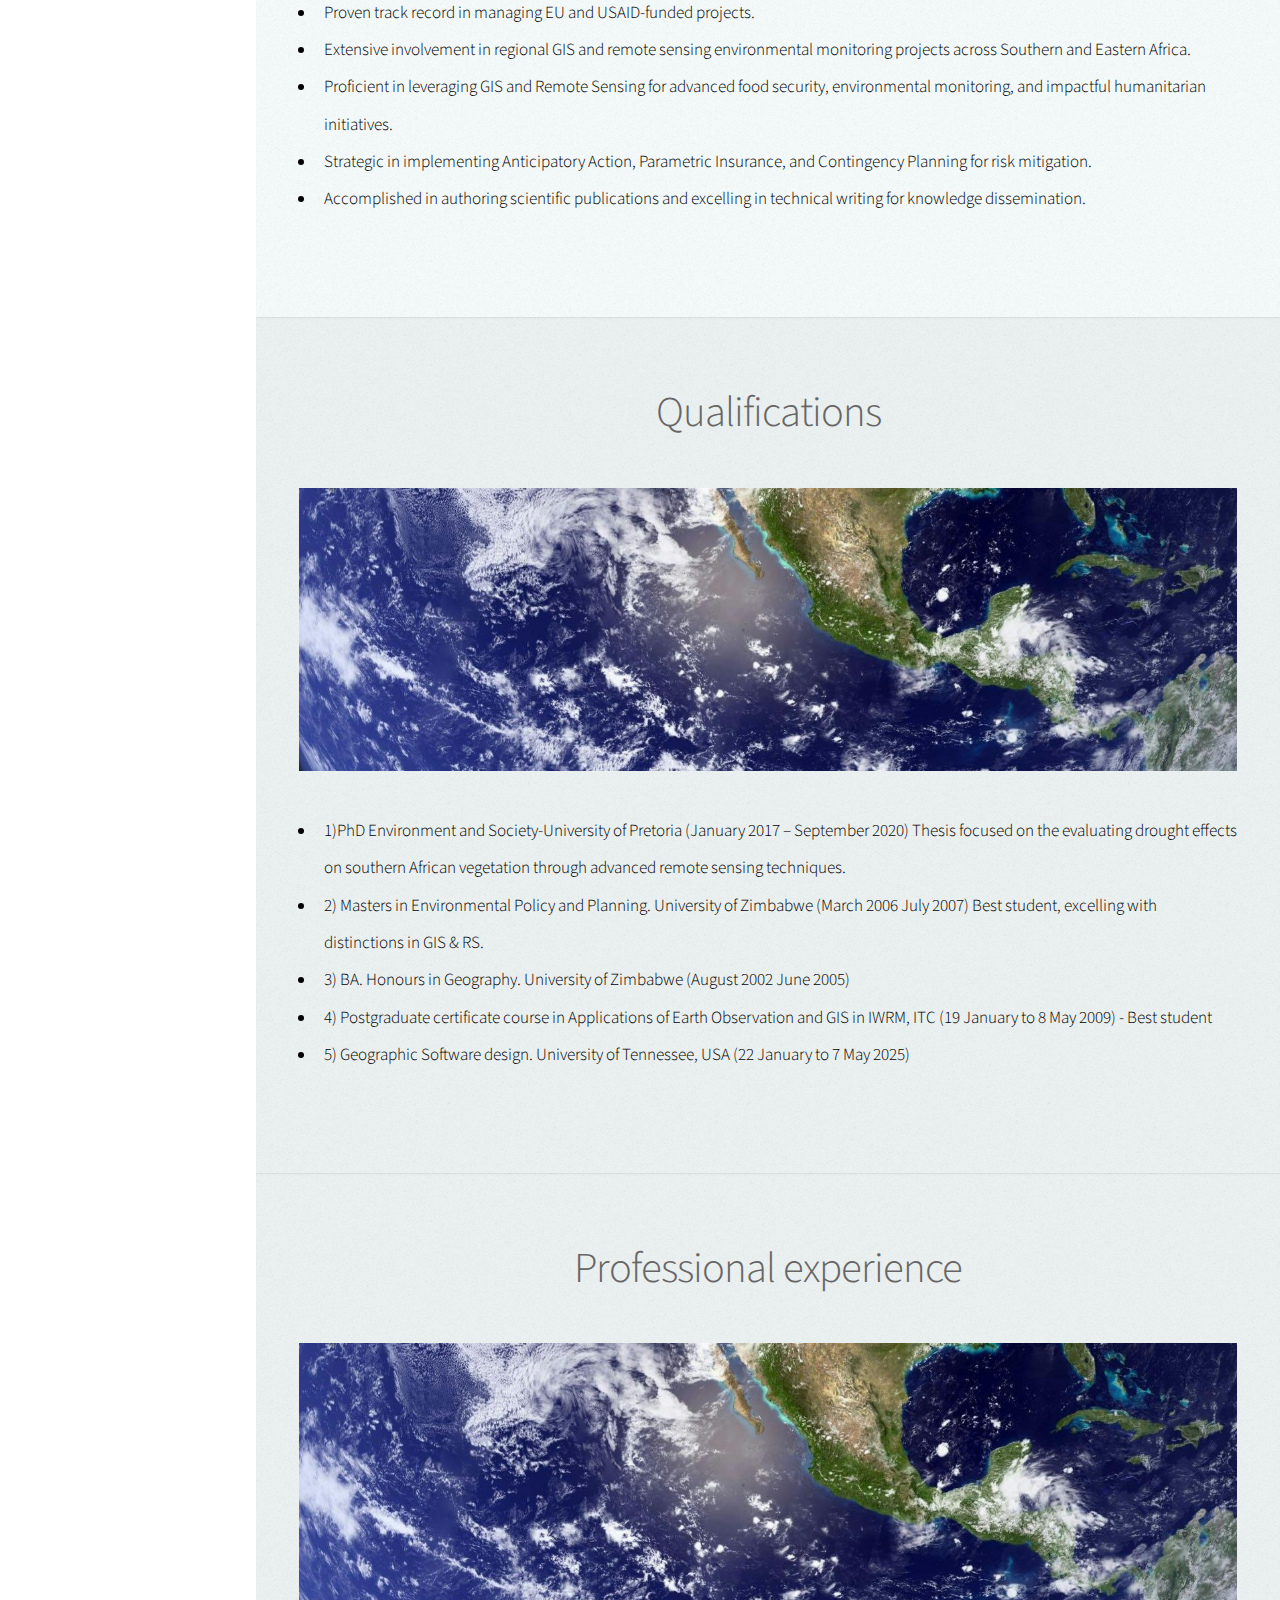
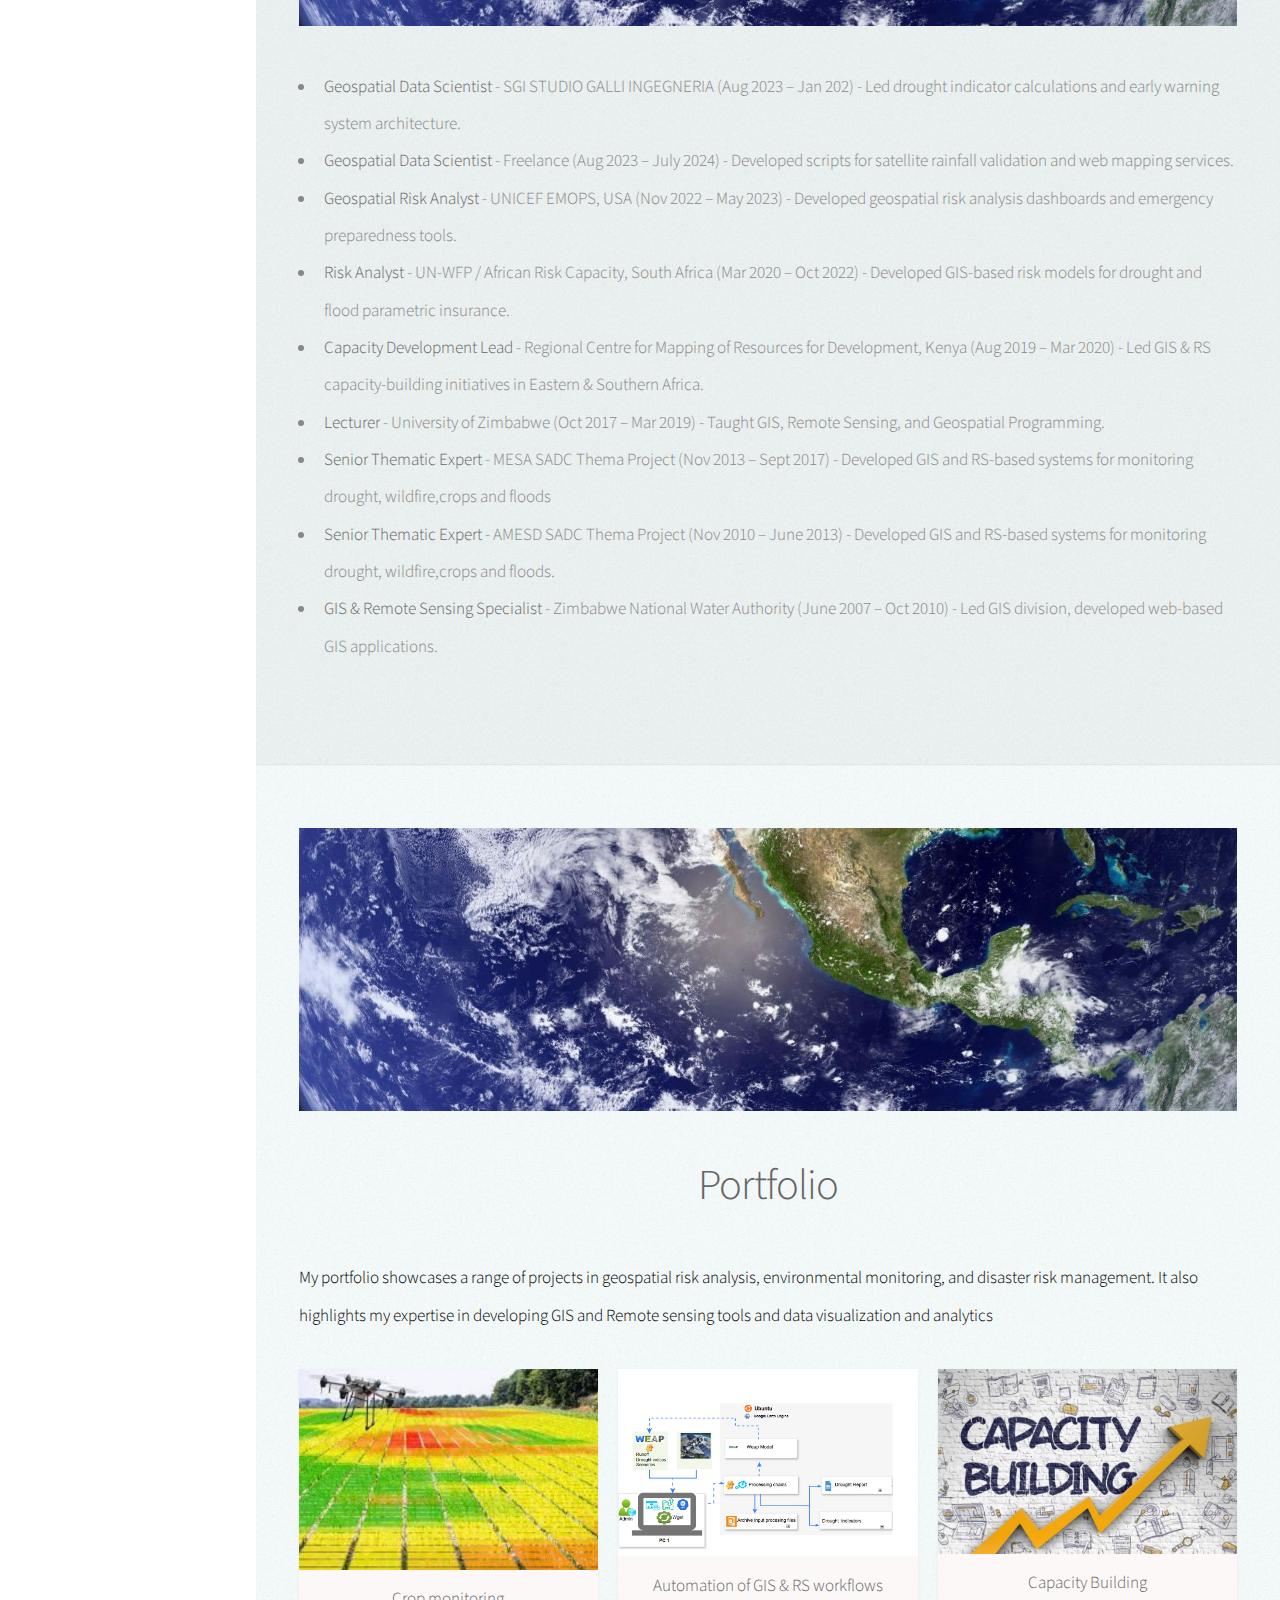
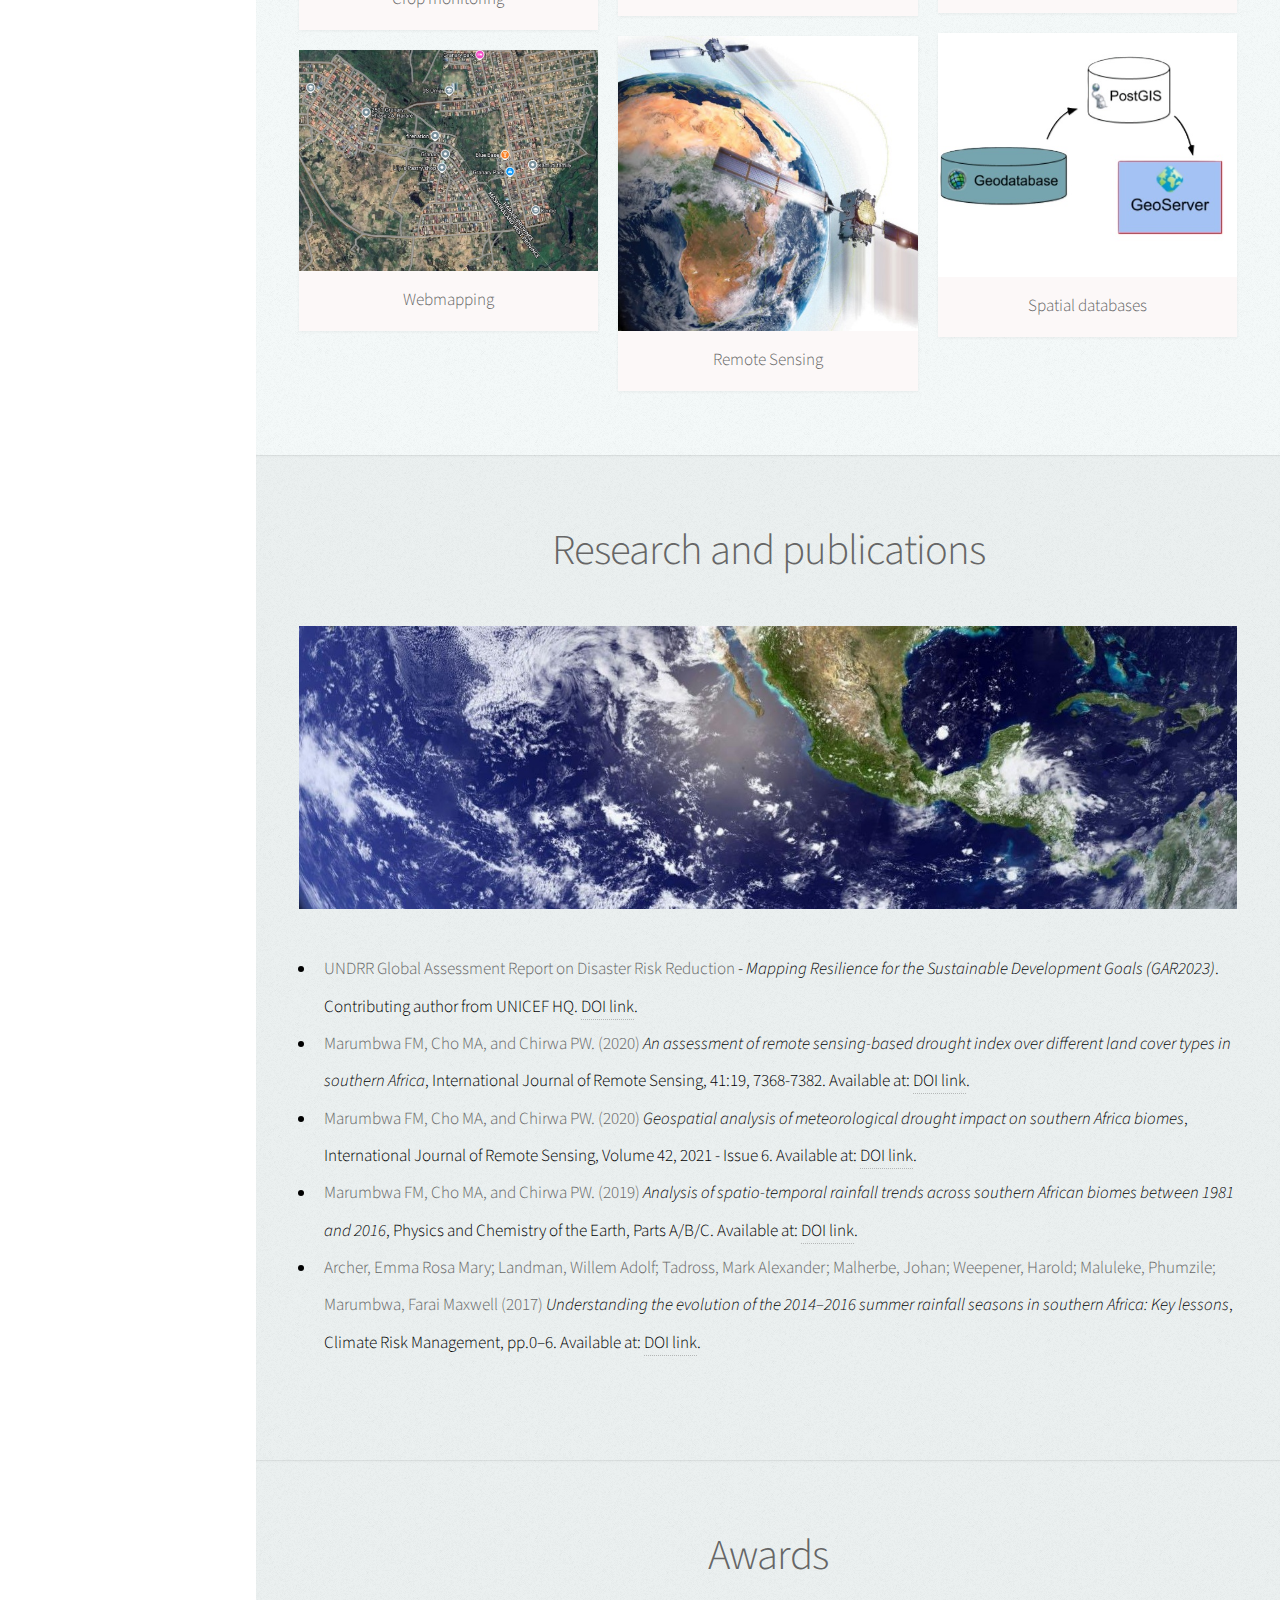
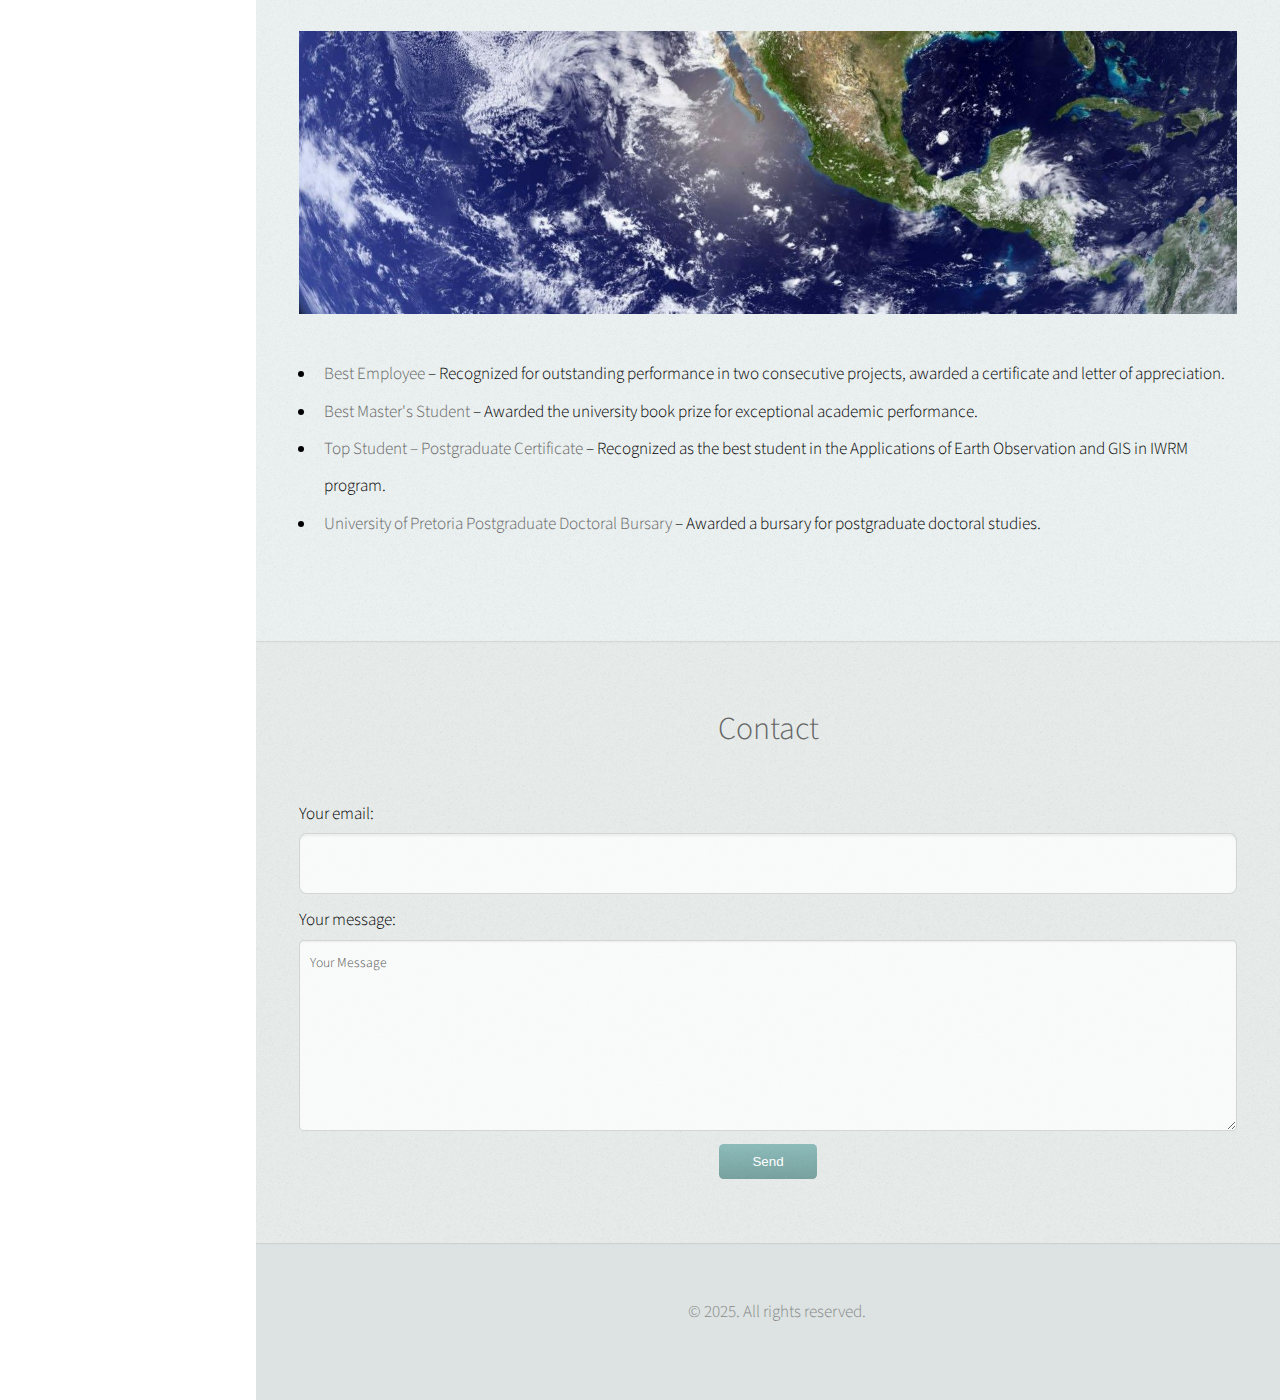
==== commit ccab448c: "font updated to % from px" ====
--- a/index.html
+++ b/index.html
@@ -92,7 +92,7 @@
 								<h2>Areas of Expertise </h2>
 							</header>
 							<a href="#" class="image featured"><img src="images/pic08.jpg" alt="" /></a>
-							<ul style="color:black; font-size: 14px; text-align: left;">
+							<ul style="color:black; font-size: 80%; text-align: left;">
 								 <li>Innovative in software development tailored to geospatial analysis requirements.</li>
 								<li>Expert in computer programming for GIS applications and automating geospatial workflows utilizing Python, GDAL, ArcPy, Linux, and R, enhancing efficiency and accuracy.</li>
 								<li>Skilled in Geospatial Cloud Computing with Google Earth Engine (GEE) and adept in version control with Git.</li>
@@ -120,7 +120,7 @@
 							<h2>Qualifications</h2>
 						</header>
 						<a href="#" class="image featured"><img src="images/pic08.jpg" alt="" /></a>
-						<ul style="color:black; font-size: 14px; text-align: left;">
+						<ul style="color:black; font-size: 80%; text-align: left;">
 							<li >1)PhD Environment and Society-University of Pretoria (January 2017 – September 2020) 
 								Thesis focused on the evaluating drought effects on southern African vegetation through advanced remote sensing techniques.
 							</li>
@@ -140,7 +140,7 @@
 							<h2>Professional experience</h2>
 						</header>
 						<a href="#" class="image featured"><img src="images/pic08.jpg" alt="" /></a>
-							<ul style="font-size: 14px; text-align: left;">
+							<ul style="font-size: 80%; text-align: left;">
 								<li><strong>Geospatial Data Scientist</strong> - SGI STUDIO GALLI INGEGNERIA (Aug 2023 – Jan 202) - Led drought indicator calculations and early warning system architecture.</li>
 								<li><strong>Geospatial Data Scientist</strong> - Freelance (Aug 2023 – July 2024) - Developed scripts for satellite rainfall validation and web mapping services.</li>
 								<li><strong>Geospatial Risk Analyst</strong> - UNICEF EMOPS, USA (Nov 2022 – May 2023) - Developed geospatial risk analysis dashboards and emergency preparedness tools.</li>
@@ -163,7 +163,7 @@
 							<h2>Portfolio</h2>
 						</header>
 
-						<p style="color:black; font-size: 15px; text-align: left;">
+						<p style="color:black; font-size: 80%; text-align: left;">
 							My portfolio showcases a range of projects in geospatial risk analysis, environmental monitoring, and disaster risk management.
 							It also highlights my expertise in developing GIS and Remote sensing tools and data visualization and analytics
 						</p>
@@ -223,7 +223,7 @@
 							<h2>Research and publications</h2>
 						</header>
 						<a href="#" class="image featured"><img src="images/pic08.jpg" alt="" /></a>
-						<ul style="color:black; font-size: 15px; text-align: left;">
+						<ul style="color:black; font-size: 80%; text-align: left;">
 							<li><strong>UNDRR Global Assessment Report on Disaster Risk Reduction</strong> - <em>Mapping Resilience for the Sustainable Development Goals (GAR2023)</em>. Contributing author from UNICEF HQ. <a href="https://www.undrr.org/media/88718/download" target="_blank">DOI link</a>.</li>
 							<li><strong>Marumbwa FM, Cho MA, and Chirwa PW. (2020)</strong> <em>An assessment of remote sensing-based drought index over different land cover types in southern Africa</em>, International Journal of Remote Sensing, 41:19, 7368-7382. Available at: <a href="https://doi.org/10.1080/01431161.2020.1757783" target="_blank">DOI link</a>.</li>
 							<li><strong>Marumbwa FM, Cho MA, and Chirwa PW. (2020)</strong> <em>Geospatial analysis of meteorological drought impact on southern Africa biomes</em>, International Journal of Remote Sensing, Volume 42, 2021 - Issue 6. Available at: <a href="https://doi.org/10.1080/01431161.2020.1851799" target="_blank">DOI link</a>.</li>
@@ -240,7 +240,7 @@
 							<h2>Awards</h2>
 						</header>
 						<a href="#" class="image featured"><img src="images/pic08.jpg" alt="" /></a>
-						<ul style="color:black; font-size: 15px; text-align: left;">
+						<ul style="color:black; font-size: 80%; text-align: left;">
 							<li><strong>Best Employee</strong> – Recognized for outstanding performance in two consecutive projects, awarded a certificate and letter of appreciation.</li>
 							<li><strong>Best Master's Student</strong> – Awarded the university book prize for exceptional academic performance.</li>
 							<li><strong>Top Student – Postgraduate Certificate</strong> – Recognized as the best student in the Applications of Earth Observation and GIS in IWRM program.</li>
@@ -256,13 +256,13 @@
 								<h3>Contact</h3>
 							</header>
 							<form action="https://formspree.io/f/movjngnw" method="POST">
-								<label style="color:black; font-size: 16px; text-align: left;">
+								<label style="color:black; font-size: 80%; text-align: left;">
 									Your email:
 									<input type="email" name="email" required>
 								</label>
-								<label style="color:black; font-size: 16px; text-align: left;">
+								<label style="color:black; font-size: 80%; text-align: left;">
 									Your message:
-									<textarea name="message" placeholder="Your Message" required style="width: 100%; padding: 10px; margin-bottom: 10px; color:black; font-size: 15px; text-align: left;"></textarea>
+									<textarea name="message" placeholder="Your Message" required style="width: 100%; padding: 10px; margin-bottom: 10px; color:black; font-size: 80%; text-align: left;"></textarea>
 								</label>
 								<button type="submit">Send</button>
 							</form>
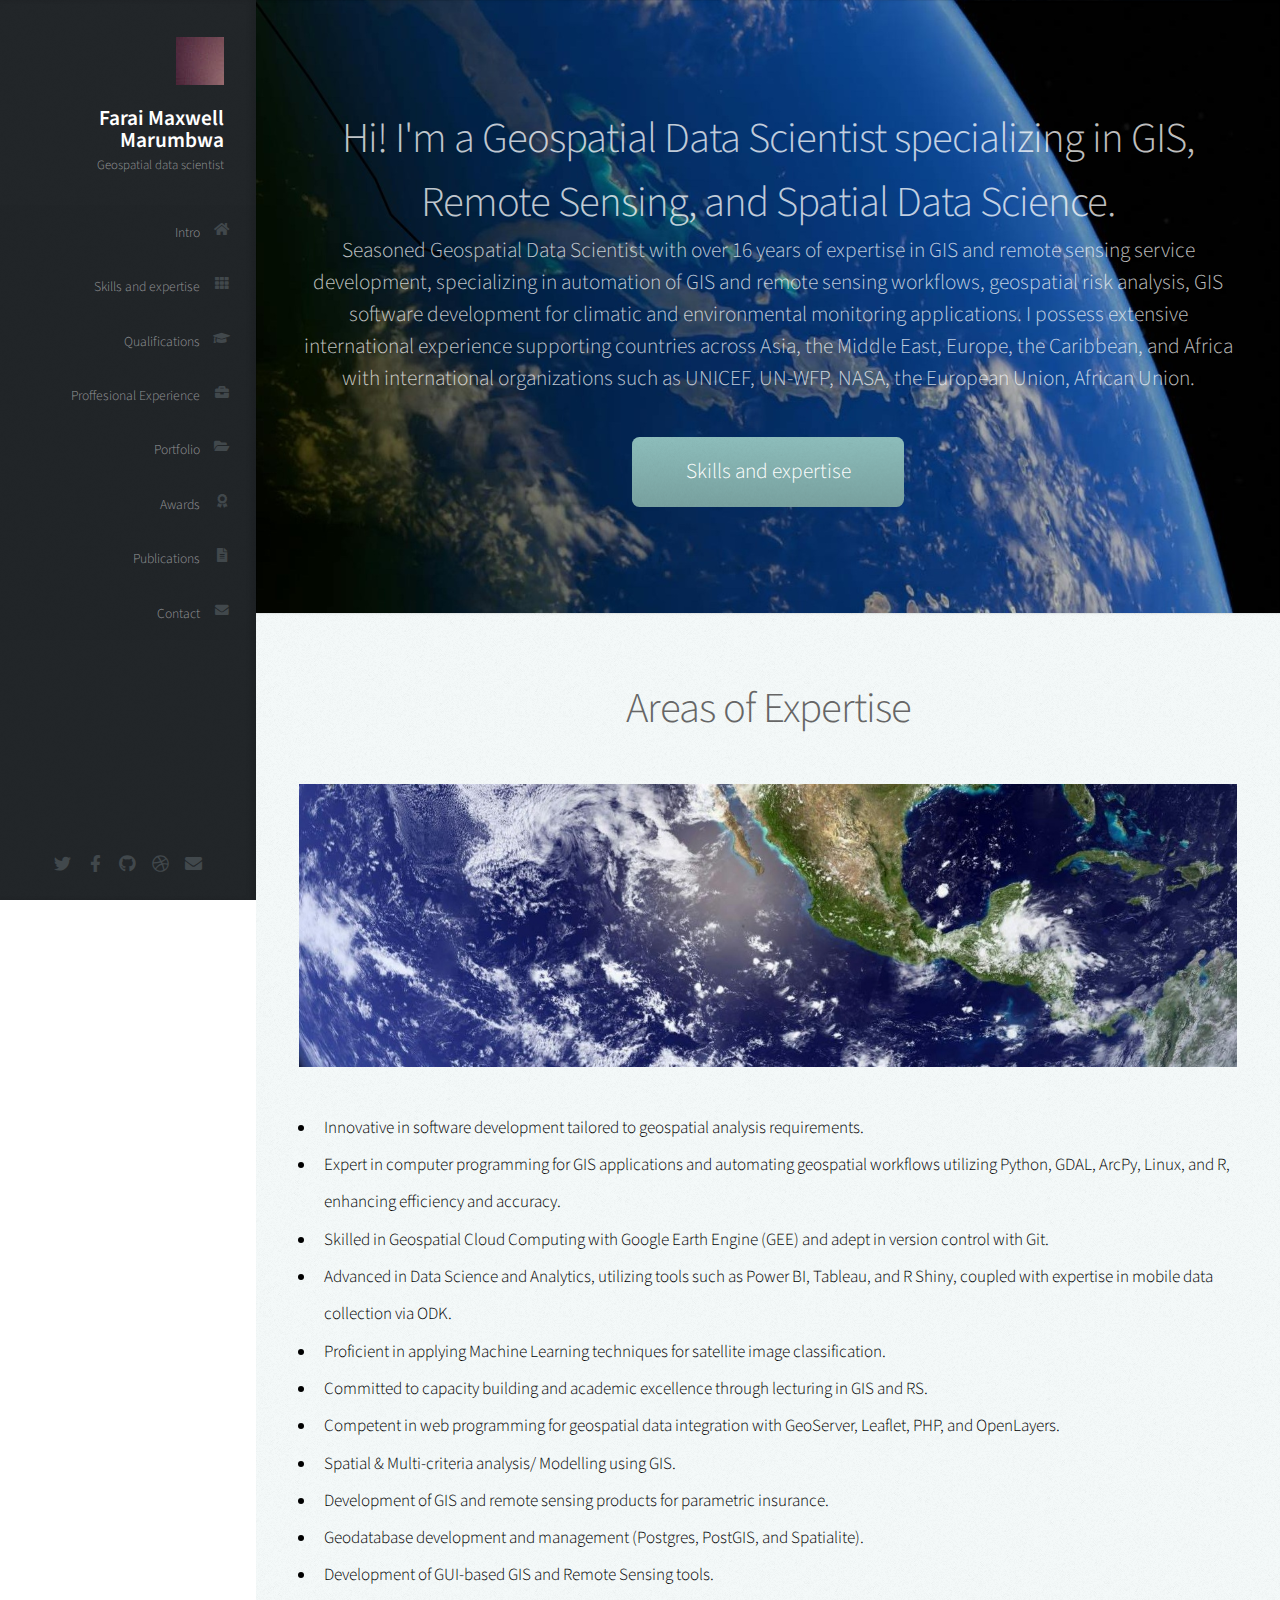
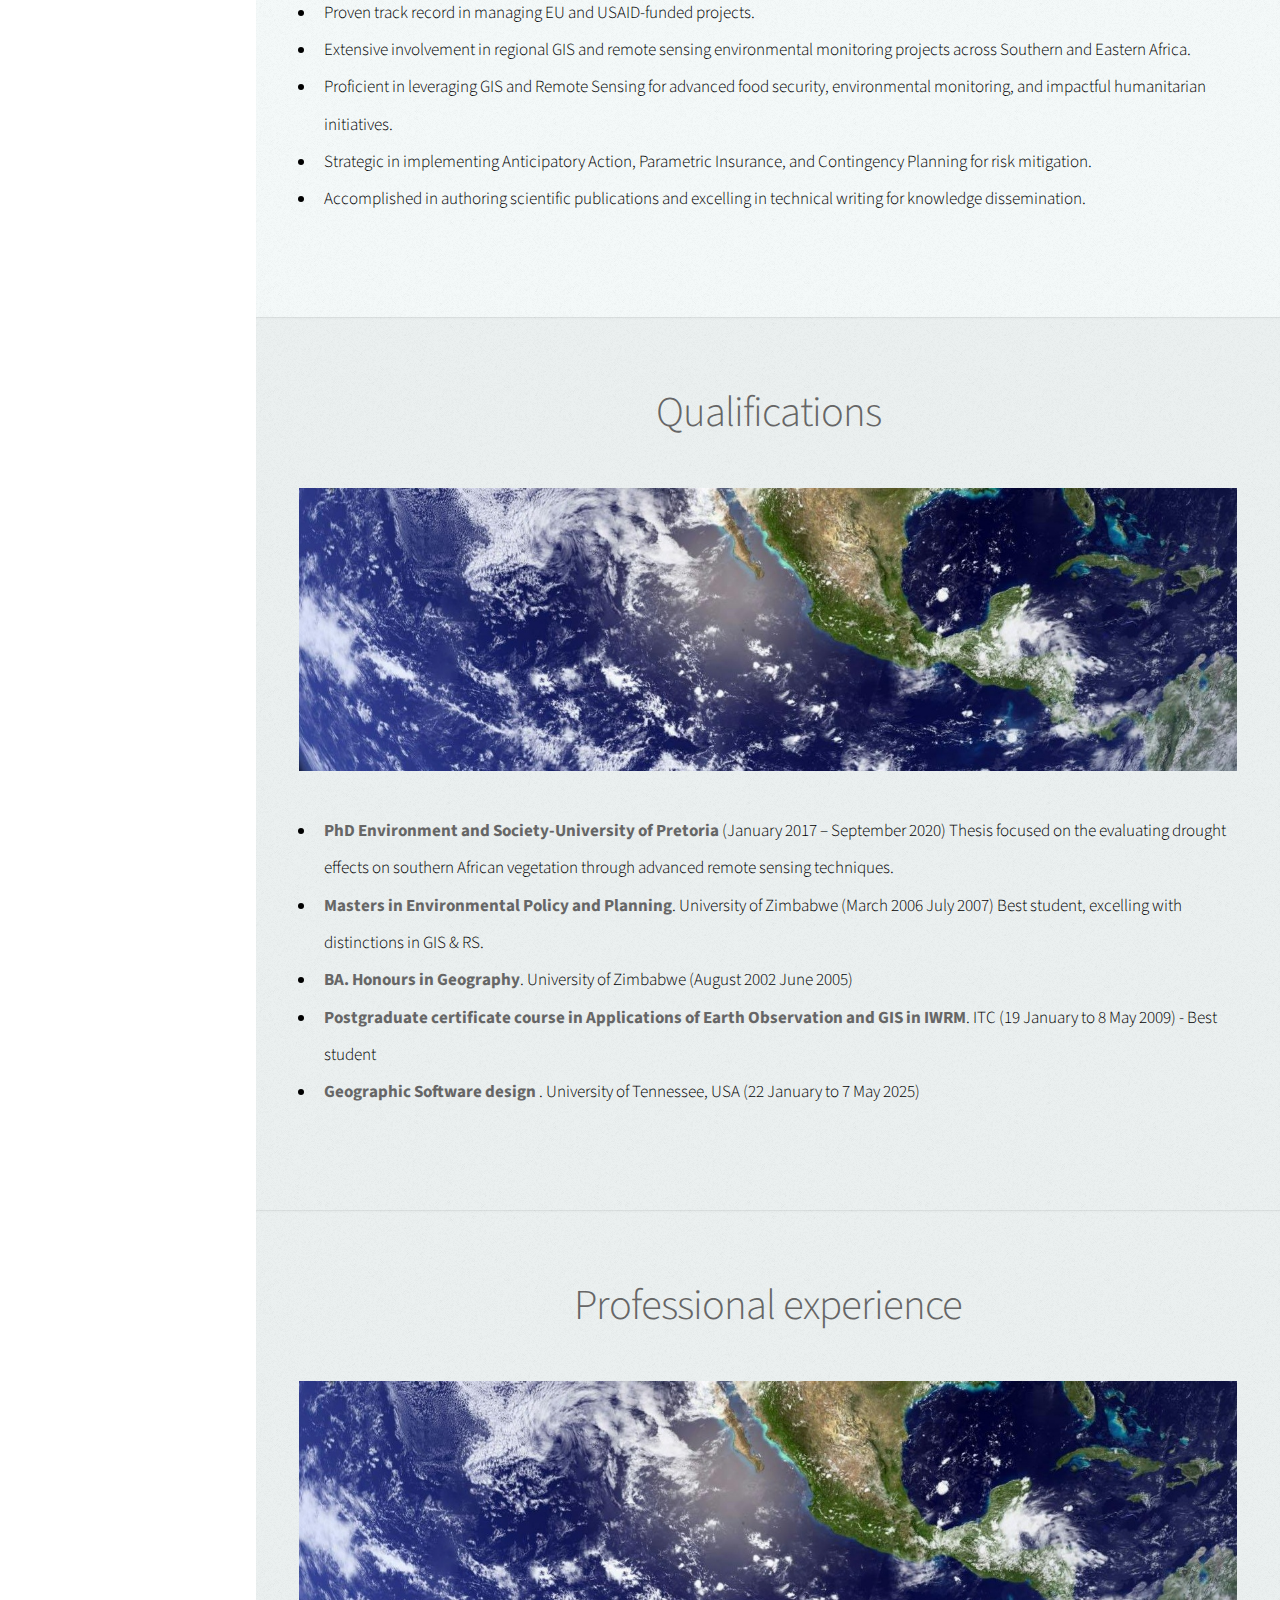
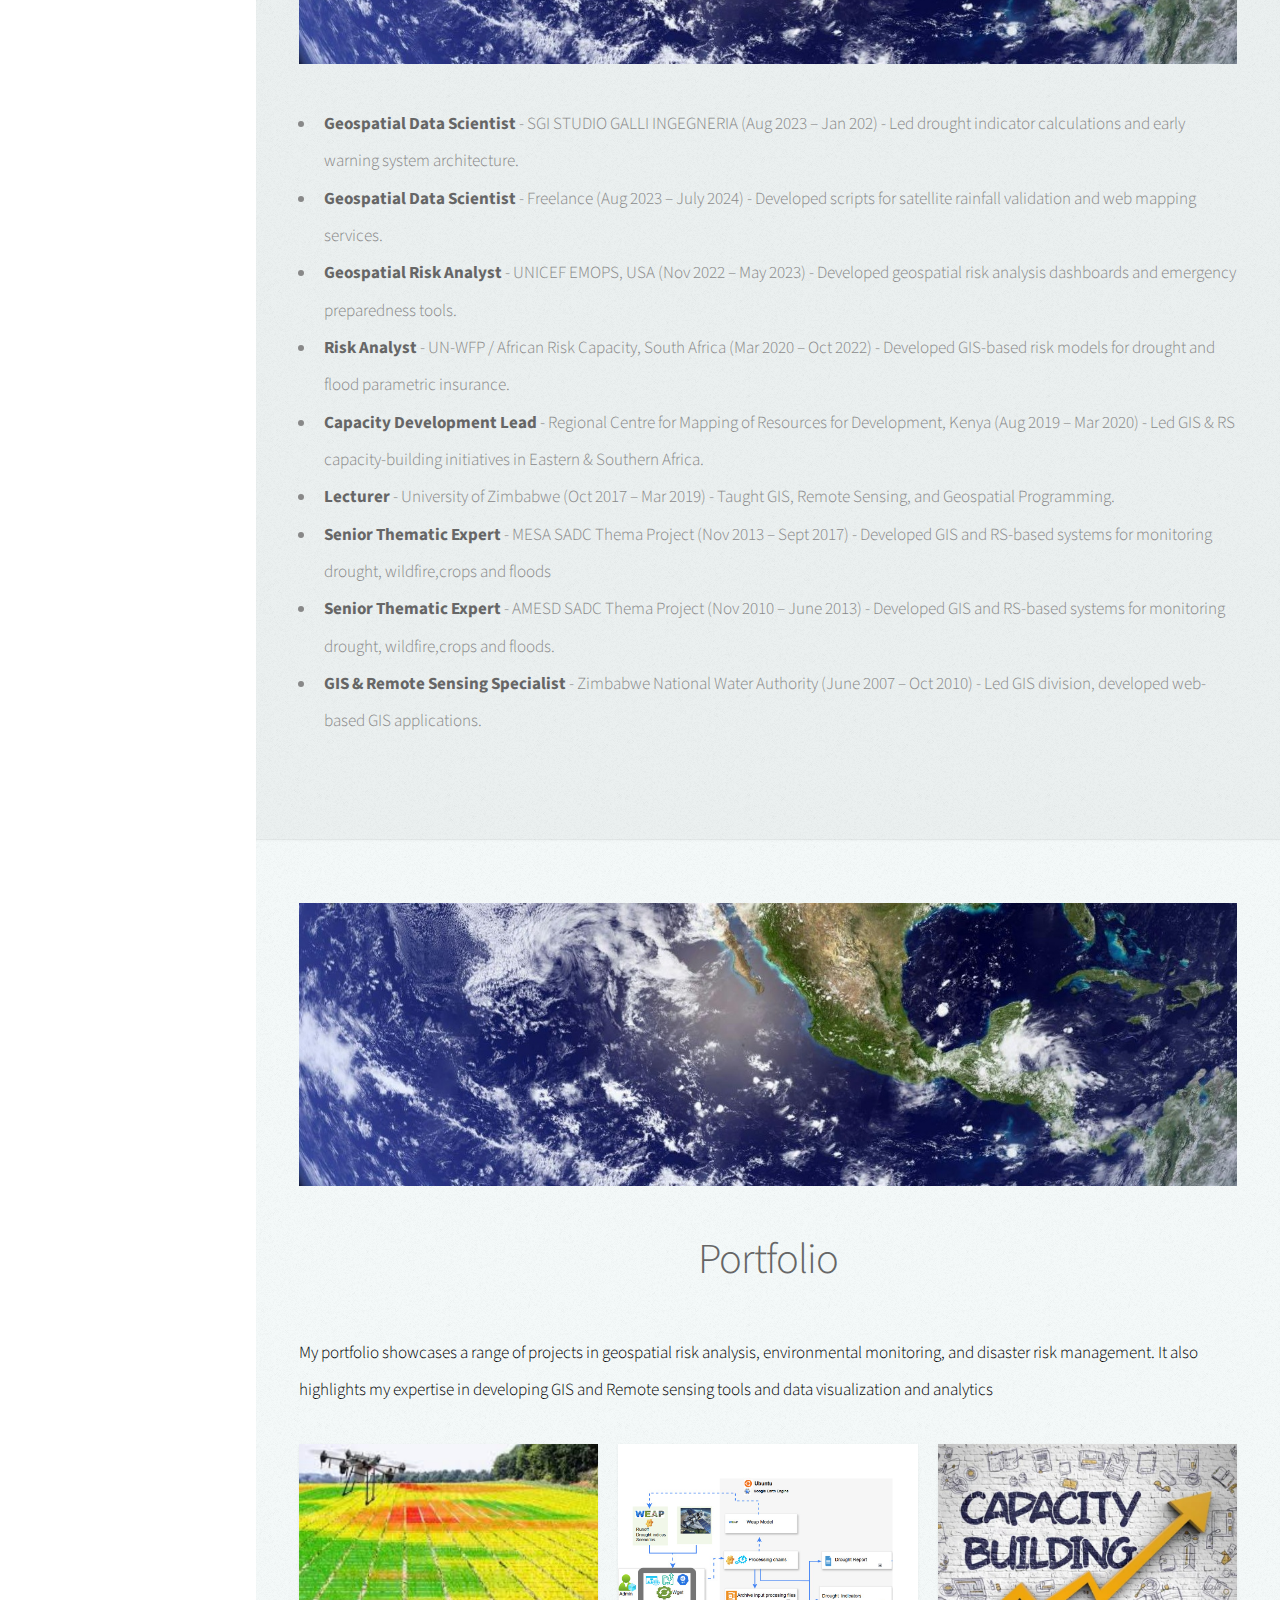
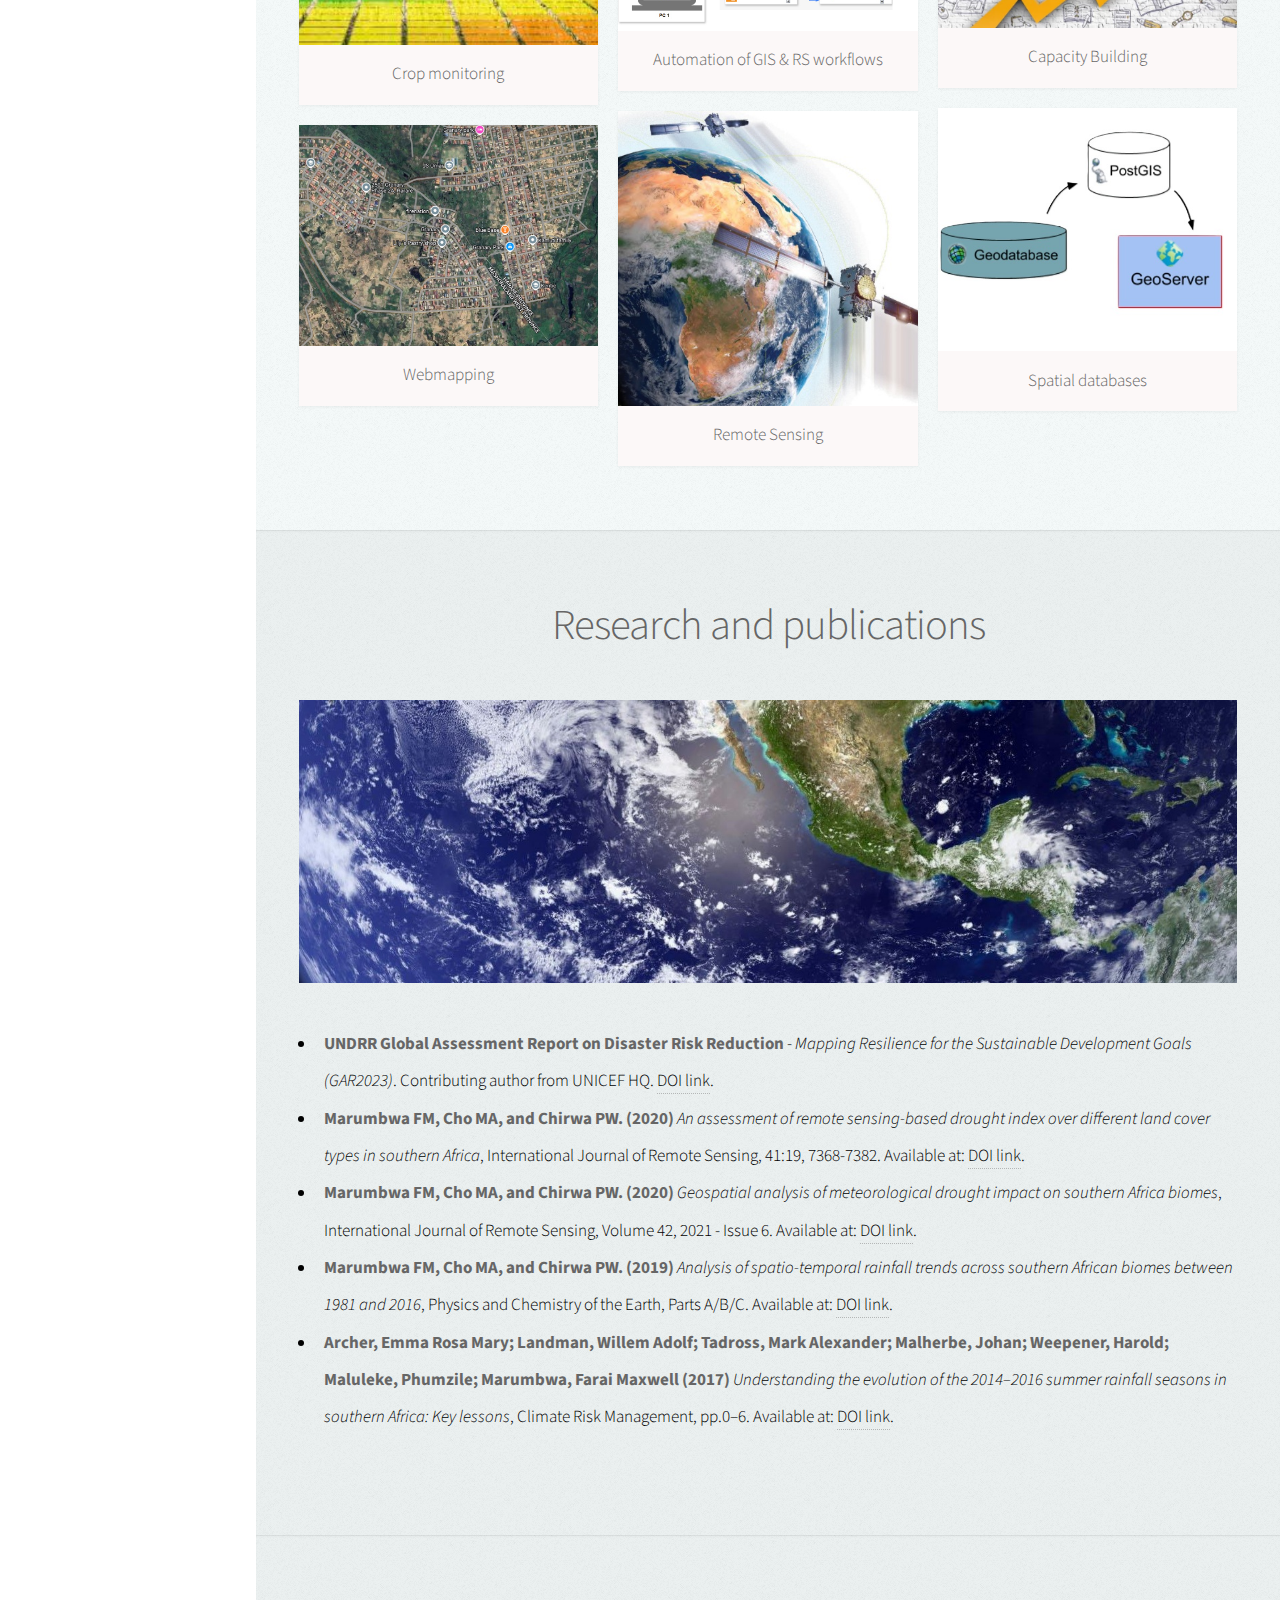
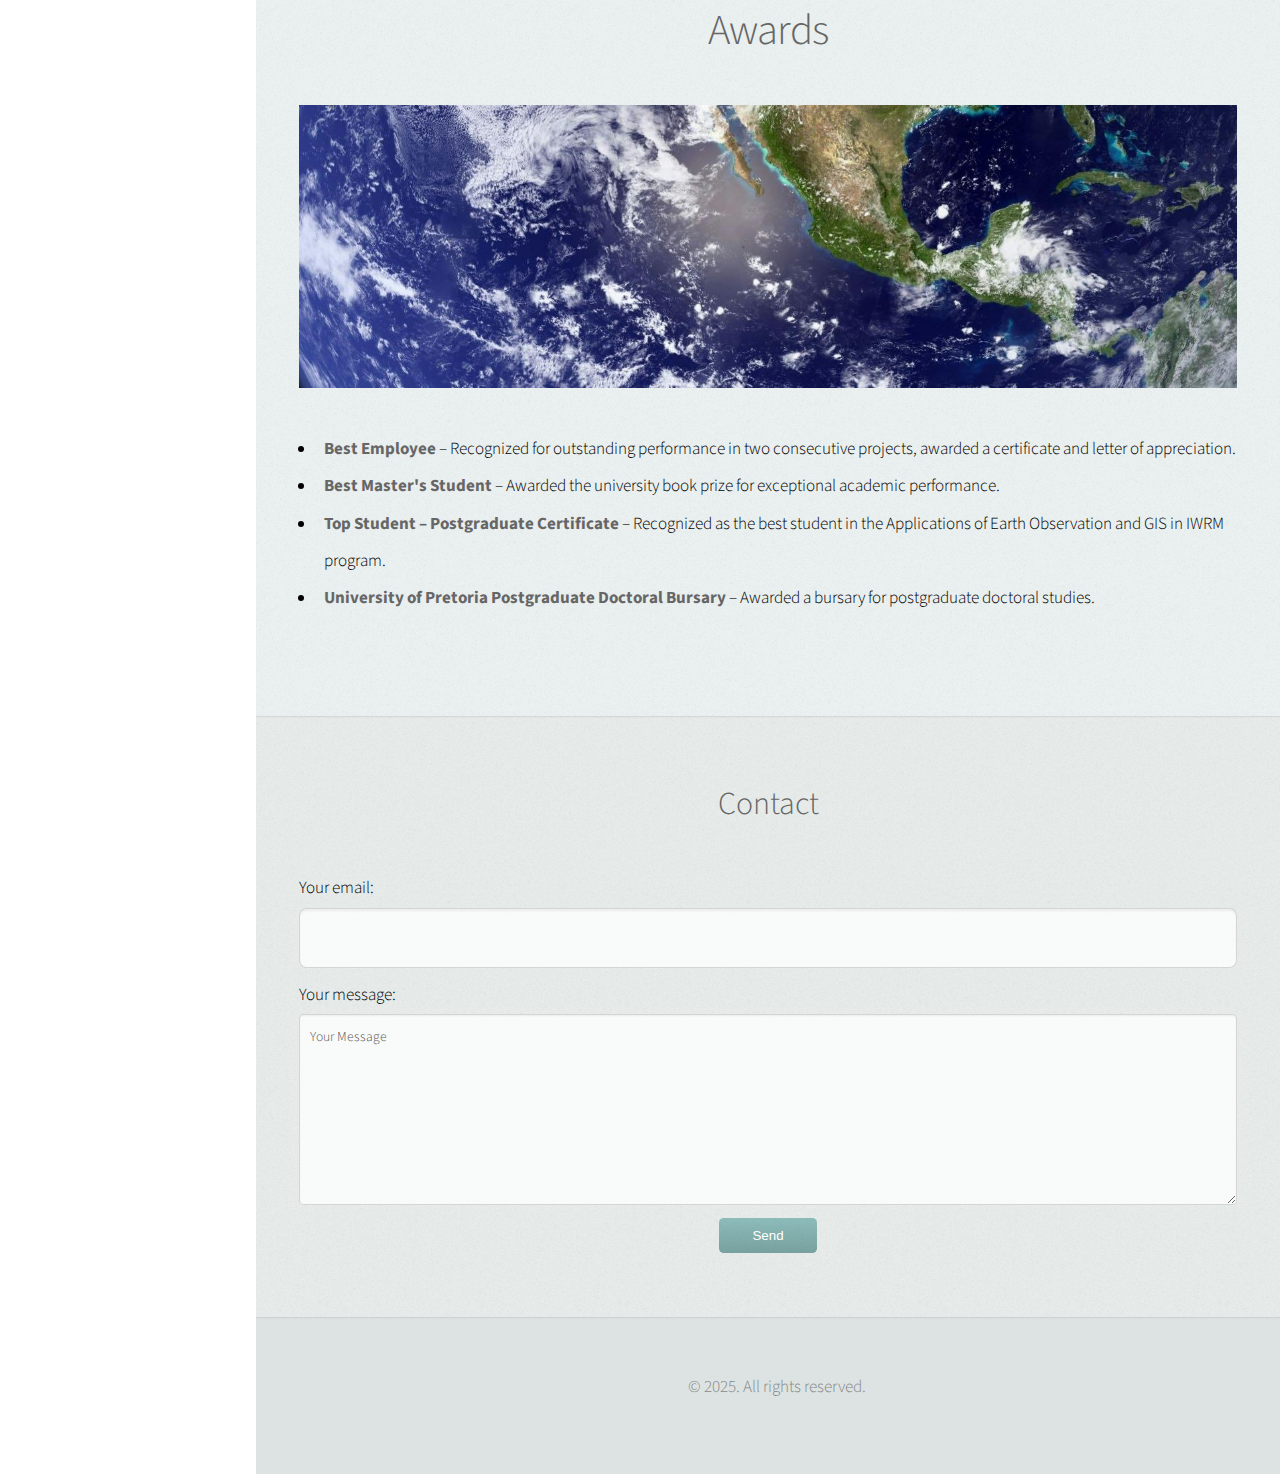
==== commit e008eb9b: "overide main.css to make bold" ====
--- a/index.html
+++ b/index.html
@@ -12,7 +12,7 @@
 		<link rel="stylesheet" href="assets/css/main.css" />
 		<link rel="stylesheet" href="assets/css/styles.css">
 	</head>
-	<body class="is-preload">
+	<body class="is-preload" >
 
 		<!-- Header -->
 			<div id="header">
@@ -93,7 +93,7 @@
 							</header>
 							<a href="#" class="image featured"><img src="images/pic08.jpg" alt="" /></a>
 							<ul style="color:black; font-size: 80%; text-align: left;">
-								 <li>Innovative in software development tailored to geospatial analysis requirements.</li>
+								<li>Innovative in software development tailored to geospatial analysis requirements.</li>
 								<li>Expert in computer programming for GIS applications and automating geospatial workflows utilizing Python, GDAL, ArcPy, Linux, and R, enhancing efficiency and accuracy.</li>
 								<li>Skilled in Geospatial Cloud Computing with Google Earth Engine (GEE) and adept in version control with Git.</li>
 								<li>Advanced in Data Science and Analytics, utilizing tools such as Power BI, Tableau, and R Shiny, coupled with expertise in mobile data collection via ODK.</li>
@@ -121,14 +121,14 @@
 						</header>
 						<a href="#" class="image featured"><img src="images/pic08.jpg" alt="" /></a>
 						<ul style="color:black; font-size: 80%; text-align: left;">
-							<li >1)PhD Environment and Society-University of Pretoria (January 2017 – September 2020) 
+							<li ><b style="font-weight: bold;">PhD Environment and Society-University of Pretoria</b> (January 2017 – September 2020) 
 								Thesis focused on the evaluating drought effects on southern African vegetation through advanced remote sensing techniques.
 							</li>
-							<li>2) Masters in Environmental Policy and Planning. University of Zimbabwe (March 2006 July 2007) 
+							<li> <b style="font-weight: bold;">Masters in Environmental Policy and Planning</b>. University of Zimbabwe (March 2006 July 2007) 
 								Best student, excelling with distinctions in GIS & RS.</li>
-							<li>3) BA. Honours in Geography. University of Zimbabwe (August 2002 June 2005)</li>
-							<li>4) Postgraduate certificate course in Applications of Earth Observation and GIS in IWRM, ITC (19 January to 8 May 2009) - Best student</li>
-							<li>5) Geographic Software design. University of Tennessee, USA (22 January to 7 May 2025)</li>
+							<li> <b style="font-weight: bold;">BA. Honours in Geography</b>. University of Zimbabwe (August 2002 June 2005)</li>
+							<li> <b style="font-weight: bold;">Postgraduate certificate course in Applications of Earth Observation and GIS in IWRM</b>. ITC (19 January to 8 May 2009) - Best student</li>
+							<li> <b style="font-weight: bold;"> Geographic Software design </b>. University of Tennessee, USA (22 January to 7 May 2025)</li>
 							</ul>
 					</div>
 				</section>
@@ -141,15 +141,15 @@
 						</header>
 						<a href="#" class="image featured"><img src="images/pic08.jpg" alt="" /></a>
 							<ul style="font-size: 80%; text-align: left;">
-								<li><strong>Geospatial Data Scientist</strong> - SGI STUDIO GALLI INGEGNERIA (Aug 2023 – Jan 202) - Led drought indicator calculations and early warning system architecture.</li>
-								<li><strong>Geospatial Data Scientist</strong> - Freelance (Aug 2023 – July 2024) - Developed scripts for satellite rainfall validation and web mapping services.</li>
-								<li><strong>Geospatial Risk Analyst</strong> - UNICEF EMOPS, USA (Nov 2022 – May 2023) - Developed geospatial risk analysis dashboards and emergency preparedness tools.</li>
-								<li><strong>Risk Analyst</strong> - UN-WFP / African Risk Capacity, South Africa (Mar 2020 – Oct 2022) - Developed GIS-based risk models for drought and flood parametric insurance.</li>
-								<li><strong>Capacity Development Lead</strong> - Regional Centre for Mapping of Resources for Development, Kenya (Aug 2019 – Mar 2020) - Led GIS & RS capacity-building initiatives in Eastern & Southern Africa.</li>
-								<li><strong>Lecturer</strong> - University of Zimbabwe (Oct 2017 – Mar 2019) - Taught GIS, Remote Sensing, and Geospatial Programming.</li>
-								<li><strong>Senior Thematic Expert</strong> - MESA SADC Thema Project (Nov 2013 – Sept 2017) - Developed GIS and RS-based systems for monitoring drought, wildfire,crops and floods</li>
-								<li><strong>Senior Thematic Expert</strong> - AMESD SADC Thema Project (Nov 2010 – June 2013) - Developed GIS and RS-based systems for monitoring drought, wildfire,crops and floods.</li>
-								<li><strong>GIS & Remote Sensing Specialist</strong> - Zimbabwe National Water Authority (June 2007 – Oct 2010) - Led GIS division, developed web-based GIS applications.</li>
+								<li><b style="font-weight: bold;">Geospatial Data Scientist</b> - SGI STUDIO GALLI INGEGNERIA (Aug 2023 – Jan 202) - Led drought indicator calculations and early warning system architecture.</li>
+								<li><b style="font-weight: bold;">Geospatial Data Scientist</b> - Freelance (Aug 2023 – July 2024) - Developed scripts for satellite rainfall validation and web mapping services.</li>
+								<li><b style="font-weight: bold;">Geospatial Risk Analyst</b> - UNICEF EMOPS, USA (Nov 2022 – May 2023) - Developed geospatial risk analysis dashboards and emergency preparedness tools.</li>
+								<li><b style="font-weight: bold;">Risk Analyst</b> - UN-WFP / African Risk Capacity, South Africa (Mar 2020 – Oct 2022) - Developed GIS-based risk models for drought and flood parametric insurance.</li>
+								<li><b style="font-weight: bold;">Capacity Development Lead</b> - Regional Centre for Mapping of Resources for Development, Kenya (Aug 2019 – Mar 2020) - Led GIS & RS capacity-building initiatives in Eastern & Southern Africa.</li>
+								<li><b style="font-weight: bold;">Lecturer</b> - University of Zimbabwe (Oct 2017 – Mar 2019) - Taught GIS, Remote Sensing, and Geospatial Programming.</li>
+								<li><b style="font-weight: bold;">Senior Thematic Expert</b> - MESA SADC Thema Project (Nov 2013 – Sept 2017) - Developed GIS and RS-based systems for monitoring drought, wildfire,crops and floods</li>
+								<li><b style="font-weight: bold;">Senior Thematic Expert</b> - AMESD SADC Thema Project (Nov 2010 – June 2013) - Developed GIS and RS-based systems for monitoring drought, wildfire,crops and floods.</li>
+								<li><b style="font-weight: bold;">GIS & Remote Sensing Specialist</b> - Zimbabwe National Water Authority (June 2007 – Oct 2010) - Led GIS division, developed web-based GIS applications.</li>
 							</ul>
 					</div>
 				</section>
@@ -220,15 +220,15 @@
 				<section id="publications" class="three">
 					<div class="container">
 						<header>
-							<h2>Research and publications</h2>
-						</header>
-						<a href="#" class="image featured"><img src="images/pic08.jpg" alt="" /></a>
-						<ul style="color:black; font-size: 80%; text-align: left;">
-							<li><strong>UNDRR Global Assessment Report on Disaster Risk Reduction</strong> - <em>Mapping Resilience for the Sustainable Development Goals (GAR2023)</em>. Contributing author from UNICEF HQ. <a href="https://www.undrr.org/media/88718/download" target="_blank">DOI link</a>.</li>
-							<li><strong>Marumbwa FM, Cho MA, and Chirwa PW. (2020)</strong> <em>An assessment of remote sensing-based drought index over different land cover types in southern Africa</em>, International Journal of Remote Sensing, 41:19, 7368-7382. Available at: <a href="https://doi.org/10.1080/01431161.2020.1757783" target="_blank">DOI link</a>.</li>
-							<li><strong>Marumbwa FM, Cho MA, and Chirwa PW. (2020)</strong> <em>Geospatial analysis of meteorological drought impact on southern Africa biomes</em>, International Journal of Remote Sensing, Volume 42, 2021 - Issue 6. Available at: <a href="https://doi.org/10.1080/01431161.2020.1851799" target="_blank">DOI link</a>.</li>
-							<li><strong>Marumbwa FM, Cho MA, and Chirwa PW. (2019)</strong> <em>Analysis of spatio-temporal rainfall trends across southern African biomes between 1981 and 2016</em>, Physics and Chemistry of the Earth, Parts A/B/C. Available at: <a href="https://doi.org/10.1016/j.pce.2019.10.004" target="_blank">DOI link</a>.</li>
-							<li><strong>Archer, Emma Rosa Mary; Landman, Willem Adolf; Tadross, Mark Alexander; Malherbe, Johan; Weepener, Harold; Maluleke, Phumzile; Marumbwa, Farai Maxwell (2017)</strong> <em>Understanding the evolution of the 2014–2016 summer rainfall seasons in southern Africa: Key lessons</em>, Climate Risk Management, pp.0–6. Available at: <a href="http://dx.doi.org/10.1016/j.crm.2017.03.006" target="_blank">DOI link</a>.</li>
+							<h2><b>Research and publications</b></h2>
+						</header>
+						<a href="#" class="image featured"><img src="images/pic08.jpg" alt="" /></a>
+						<ul style="color:black; font-size: 80%; text-align: left ;">
+							<li><b style="font-weight: bold;">UNDRR Global Assessment Report on Disaster Risk Reduction</b> - <em>Mapping Resilience for the Sustainable Development Goals (GAR2023)</em>. Contributing author from UNICEF HQ. <a href="https://www.undrr.org/media/88718/download" target="_blank">DOI link</a>.</li>
+							<li><b style="font-weight: bold;">Marumbwa FM, Cho MA, and Chirwa PW. (2020)</b> <em>An assessment of remote sensing-based drought index over different land cover types in southern Africa</em>, International Journal of Remote Sensing, 41:19, 7368-7382. Available at: <a href="https://doi.org/10.1080/01431161.2020.1757783" target="_blank">DOI link</a>.</li>
+							<li><b style="font-weight: bold;">Marumbwa FM, Cho MA, and Chirwa PW. (2020)</b> <em>Geospatial analysis of meteorological drought impact on southern Africa biomes</em>, International Journal of Remote Sensing, Volume 42, 2021 - Issue 6. Available at: <a href="https://doi.org/10.1080/01431161.2020.1851799" target="_blank">DOI link</a>.</li>
+							<li><b style="font-weight: bold;">Marumbwa FM, Cho MA, and Chirwa PW. (2019)</b> <em>Analysis of spatio-temporal rainfall trends across southern African biomes between 1981 and 2016</em>, Physics and Chemistry of the Earth, Parts A/B/C. Available at: <a href="https://doi.org/10.1016/j.pce.2019.10.004" target="_blank">DOI link</a>.</li>
+							<li><b style="font-weight: bold;">Archer, Emma Rosa Mary; Landman, Willem Adolf; Tadross, Mark Alexander; Malherbe, Johan; Weepener, Harold; Maluleke, Phumzile; Marumbwa, Farai Maxwell (2017)</b> <em>Understanding the evolution of the 2014–2016 summer rainfall seasons in southern Africa: Key lessons</em>, Climate Risk Management, pp.0–6. Available at: <a href="http://dx.doi.org/10.1016/j.crm.2017.03.006" target="_blank">DOI link</a>.</li>
 						</ul>
 					</div>
 				</section>
@@ -241,10 +241,10 @@
 						</header>
 						<a href="#" class="image featured"><img src="images/pic08.jpg" alt="" /></a>
 						<ul style="color:black; font-size: 80%; text-align: left;">
-							<li><strong>Best Employee</strong> – Recognized for outstanding performance in two consecutive projects, awarded a certificate and letter of appreciation.</li>
-							<li><strong>Best Master's Student</strong> – Awarded the university book prize for exceptional academic performance.</li>
-							<li><strong>Top Student – Postgraduate Certificate</strong> – Recognized as the best student in the Applications of Earth Observation and GIS in IWRM program.</li>
-							<li><strong>University of Pretoria Postgraduate Doctoral Bursary</strong> – Awarded a bursary for postgraduate doctoral studies.</li>
+							<li><b style="font-weight: bold;">Best Employee</b> – Recognized for outstanding performance in two consecutive projects, awarded a certificate and letter of appreciation.</li>
+							<li><b style="font-weight: bold;">Best Master's Student</b> – Awarded the university book prize for exceptional academic performance.</li>
+							<li><b style="font-weight: bold;">Top Student – Postgraduate Certificate</b> – Recognized as the best student in the Applications of Earth Observation and GIS in IWRM program.</li>
+							<li><b style="font-weight: bold;">University of Pretoria Postgraduate Doctoral Bursary</b> – Awarded a bursary for postgraduate doctoral studies.</li>
 						</ul>
 					</div>
 				</section>
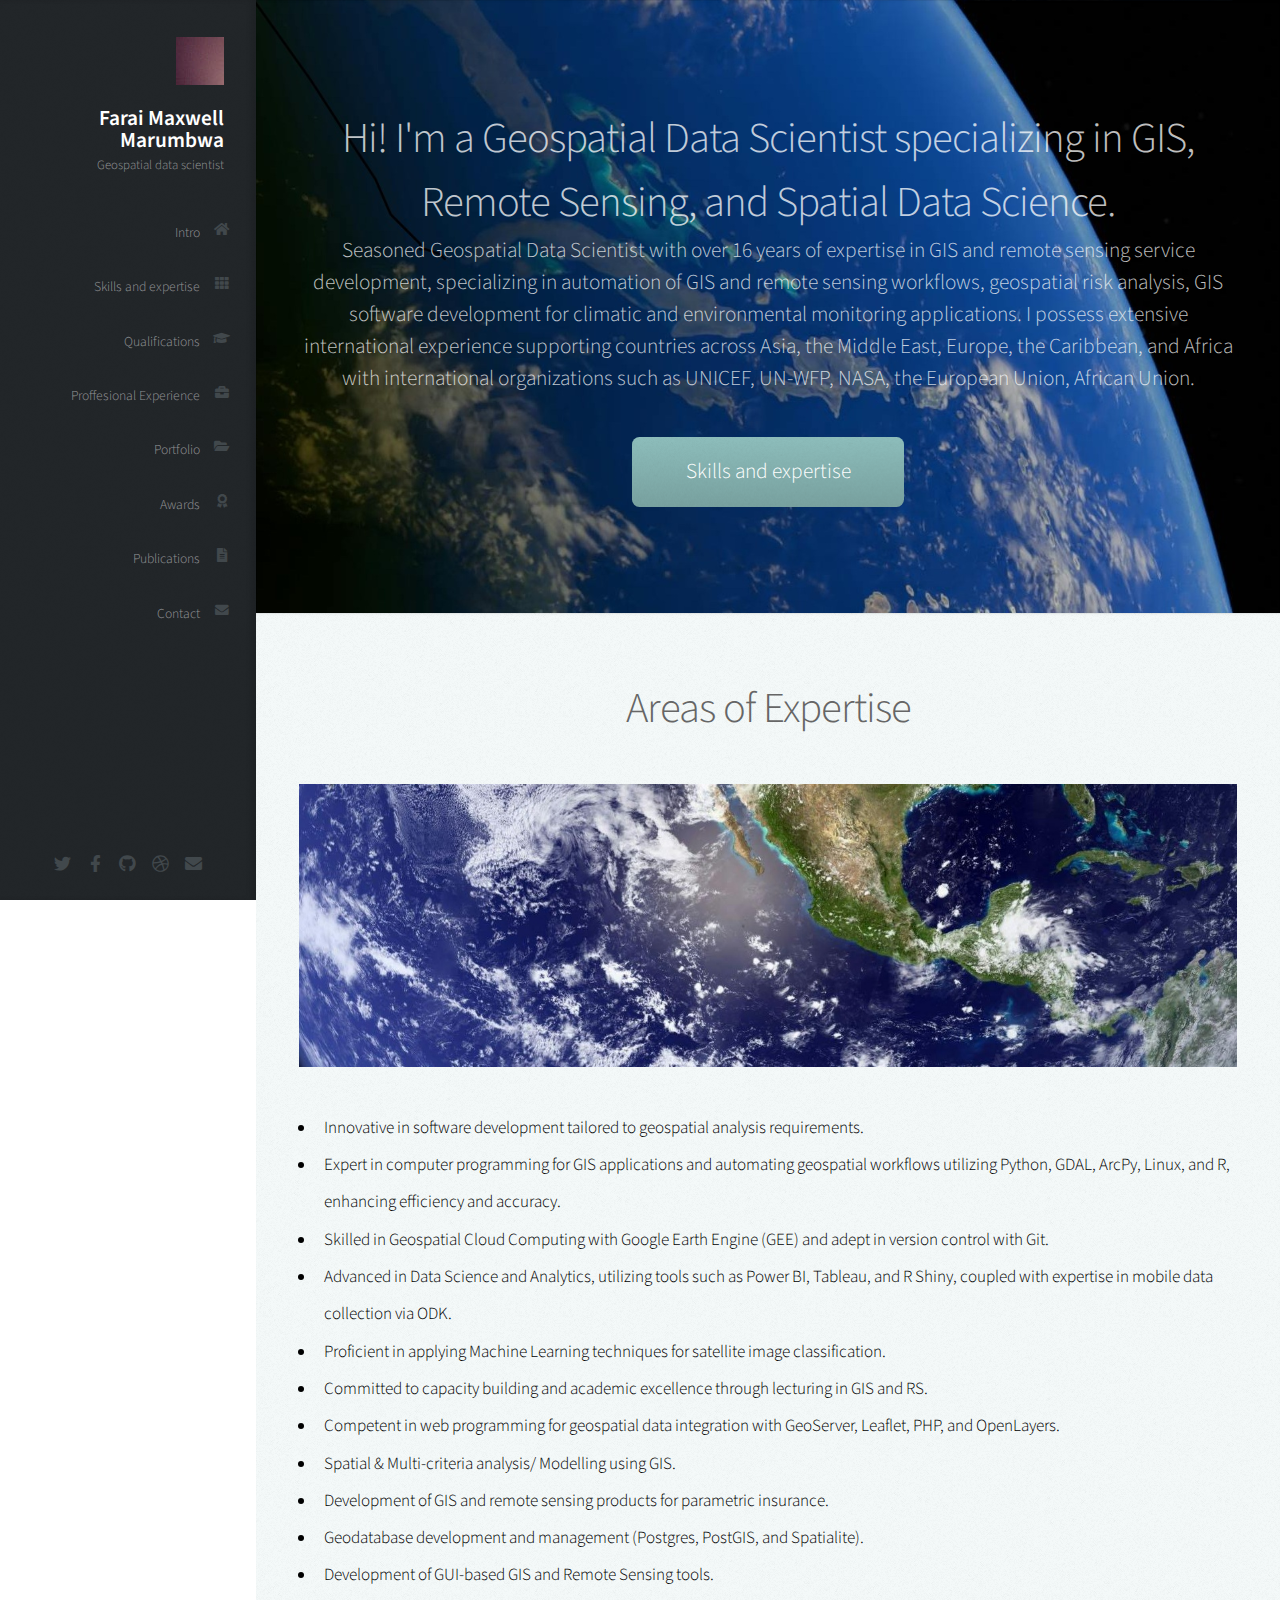
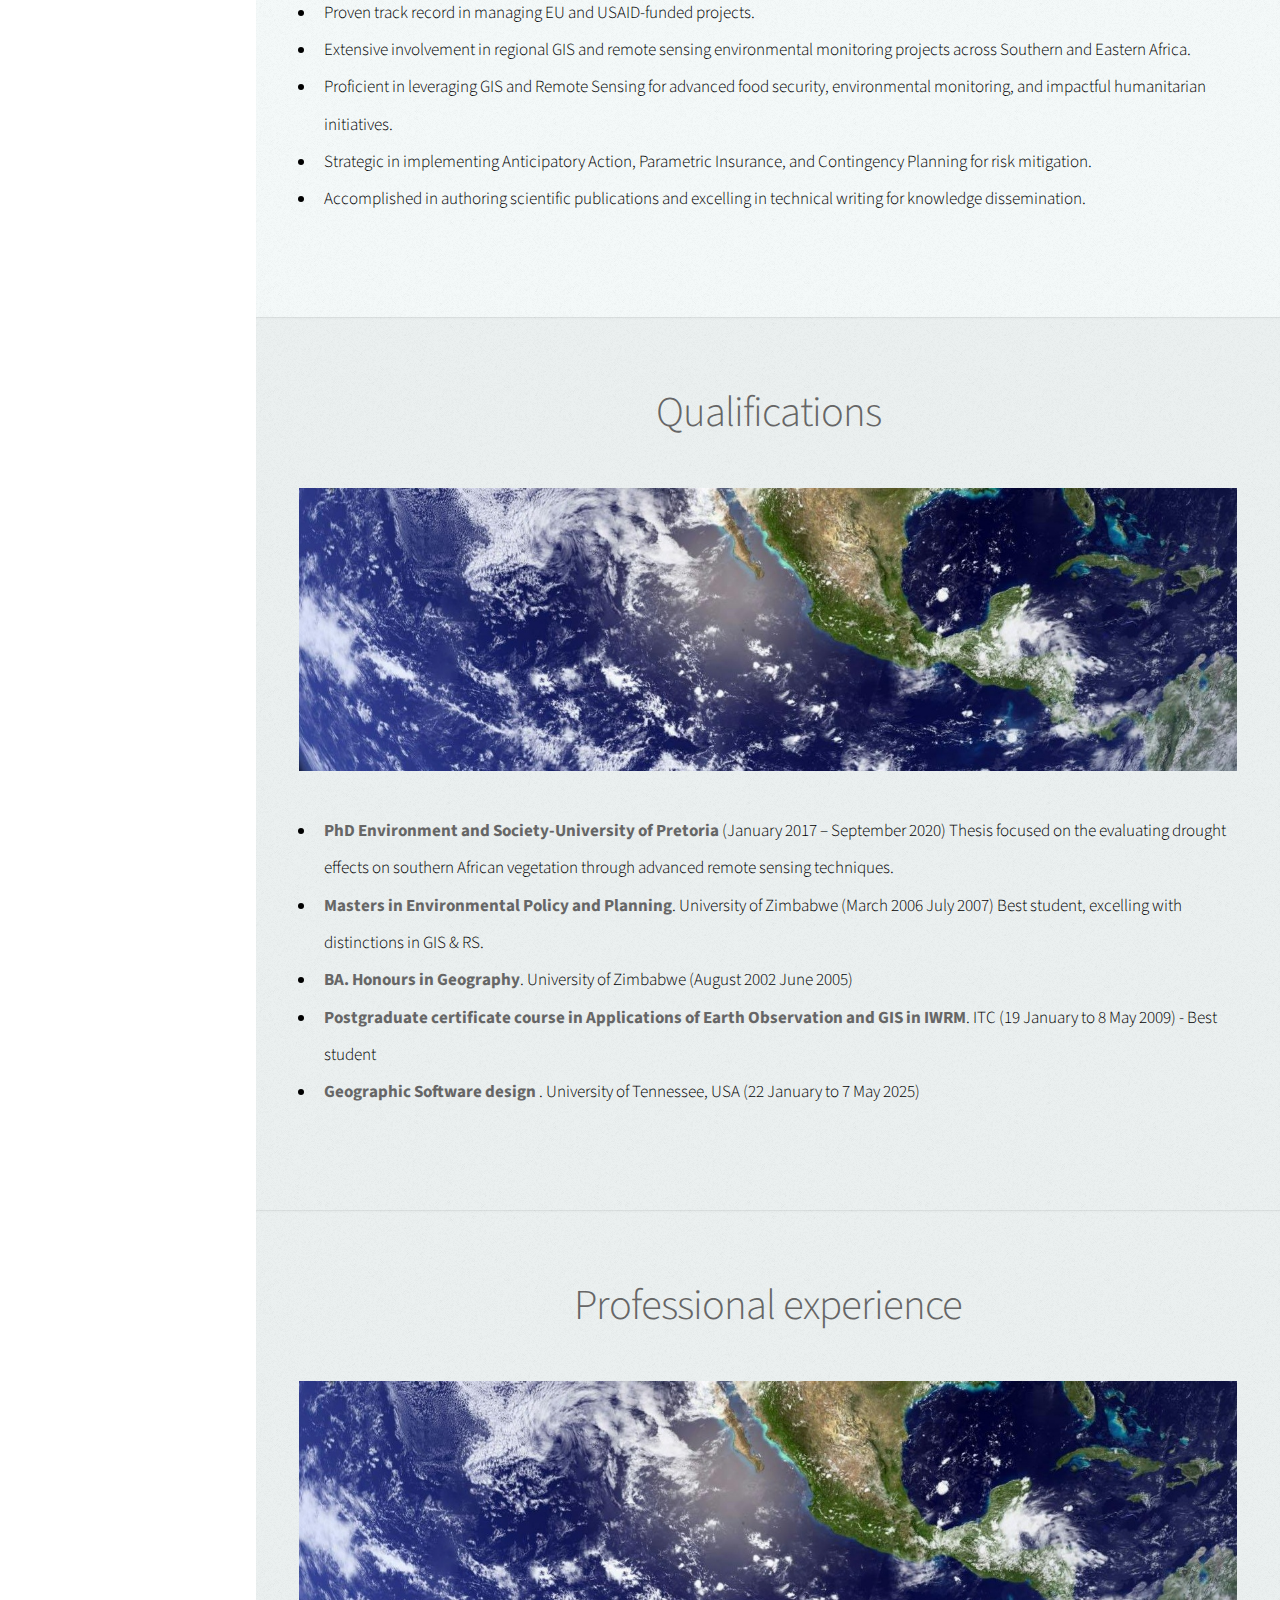
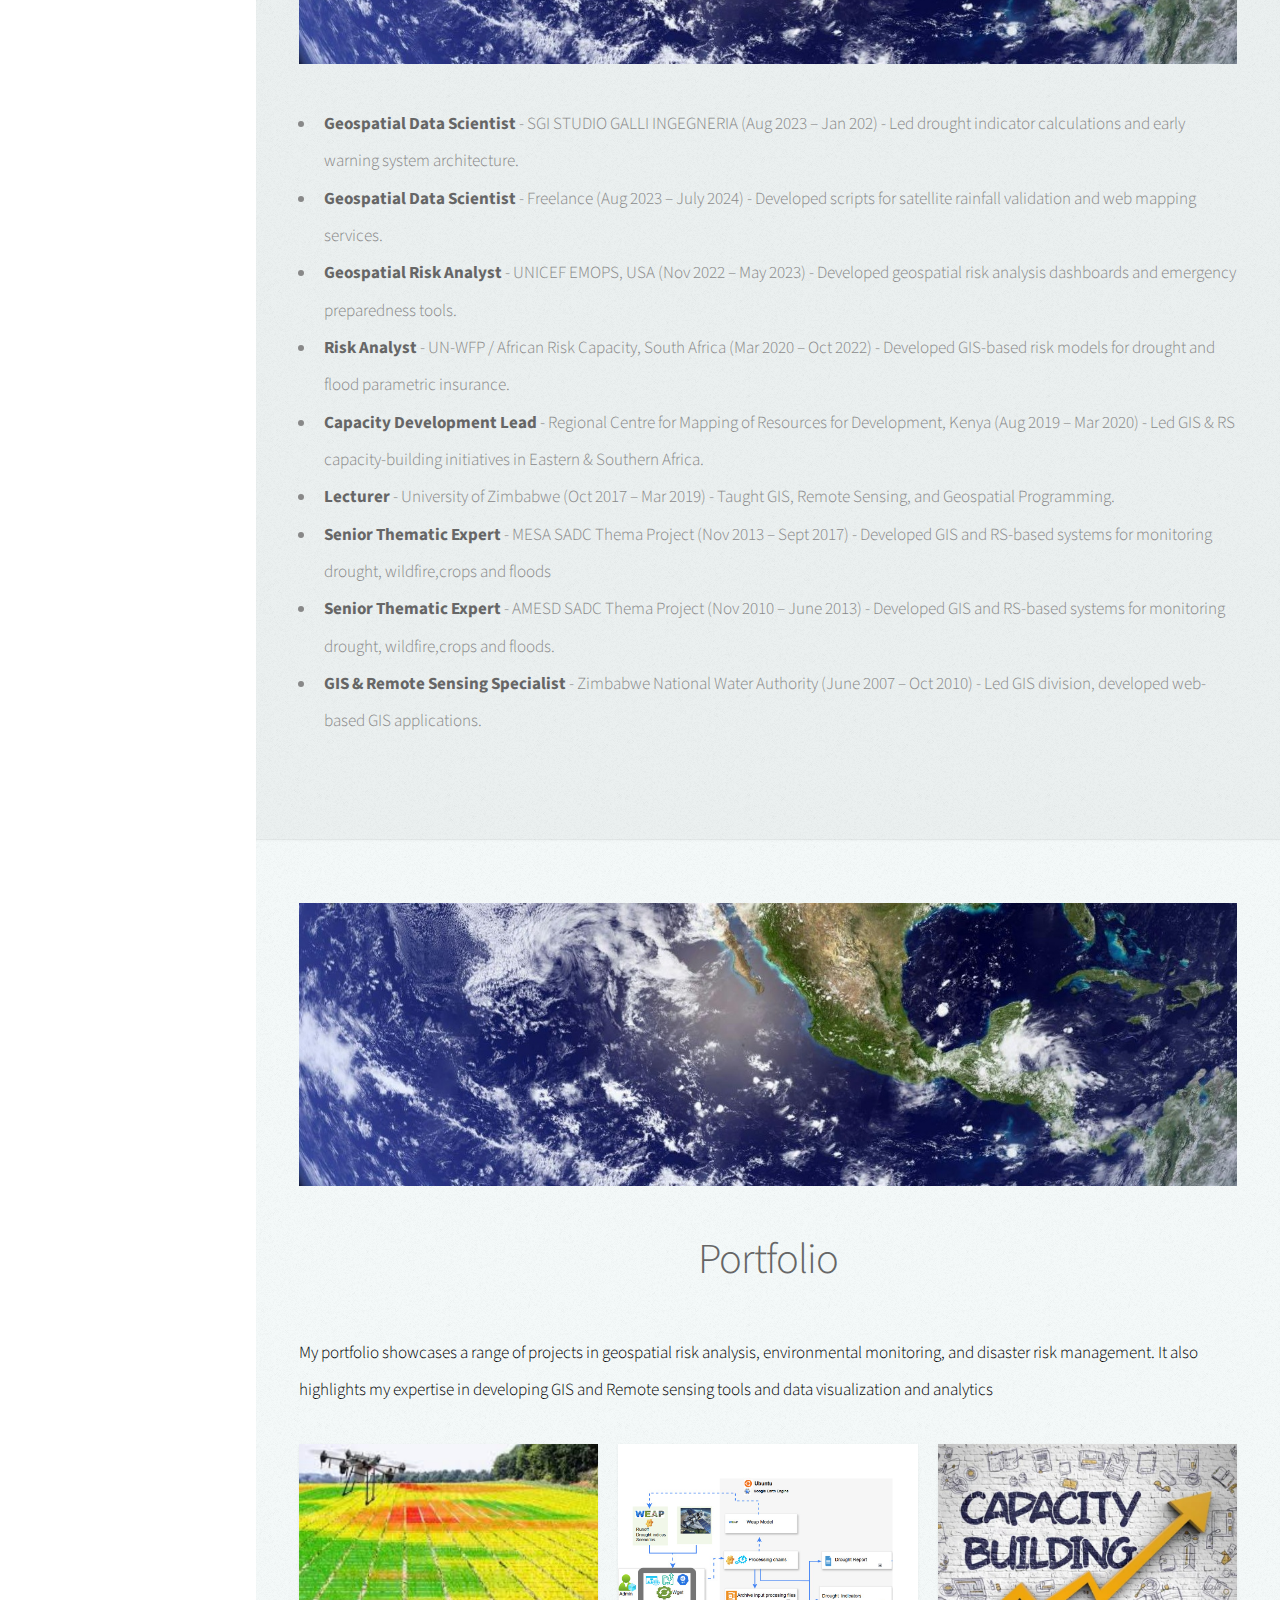
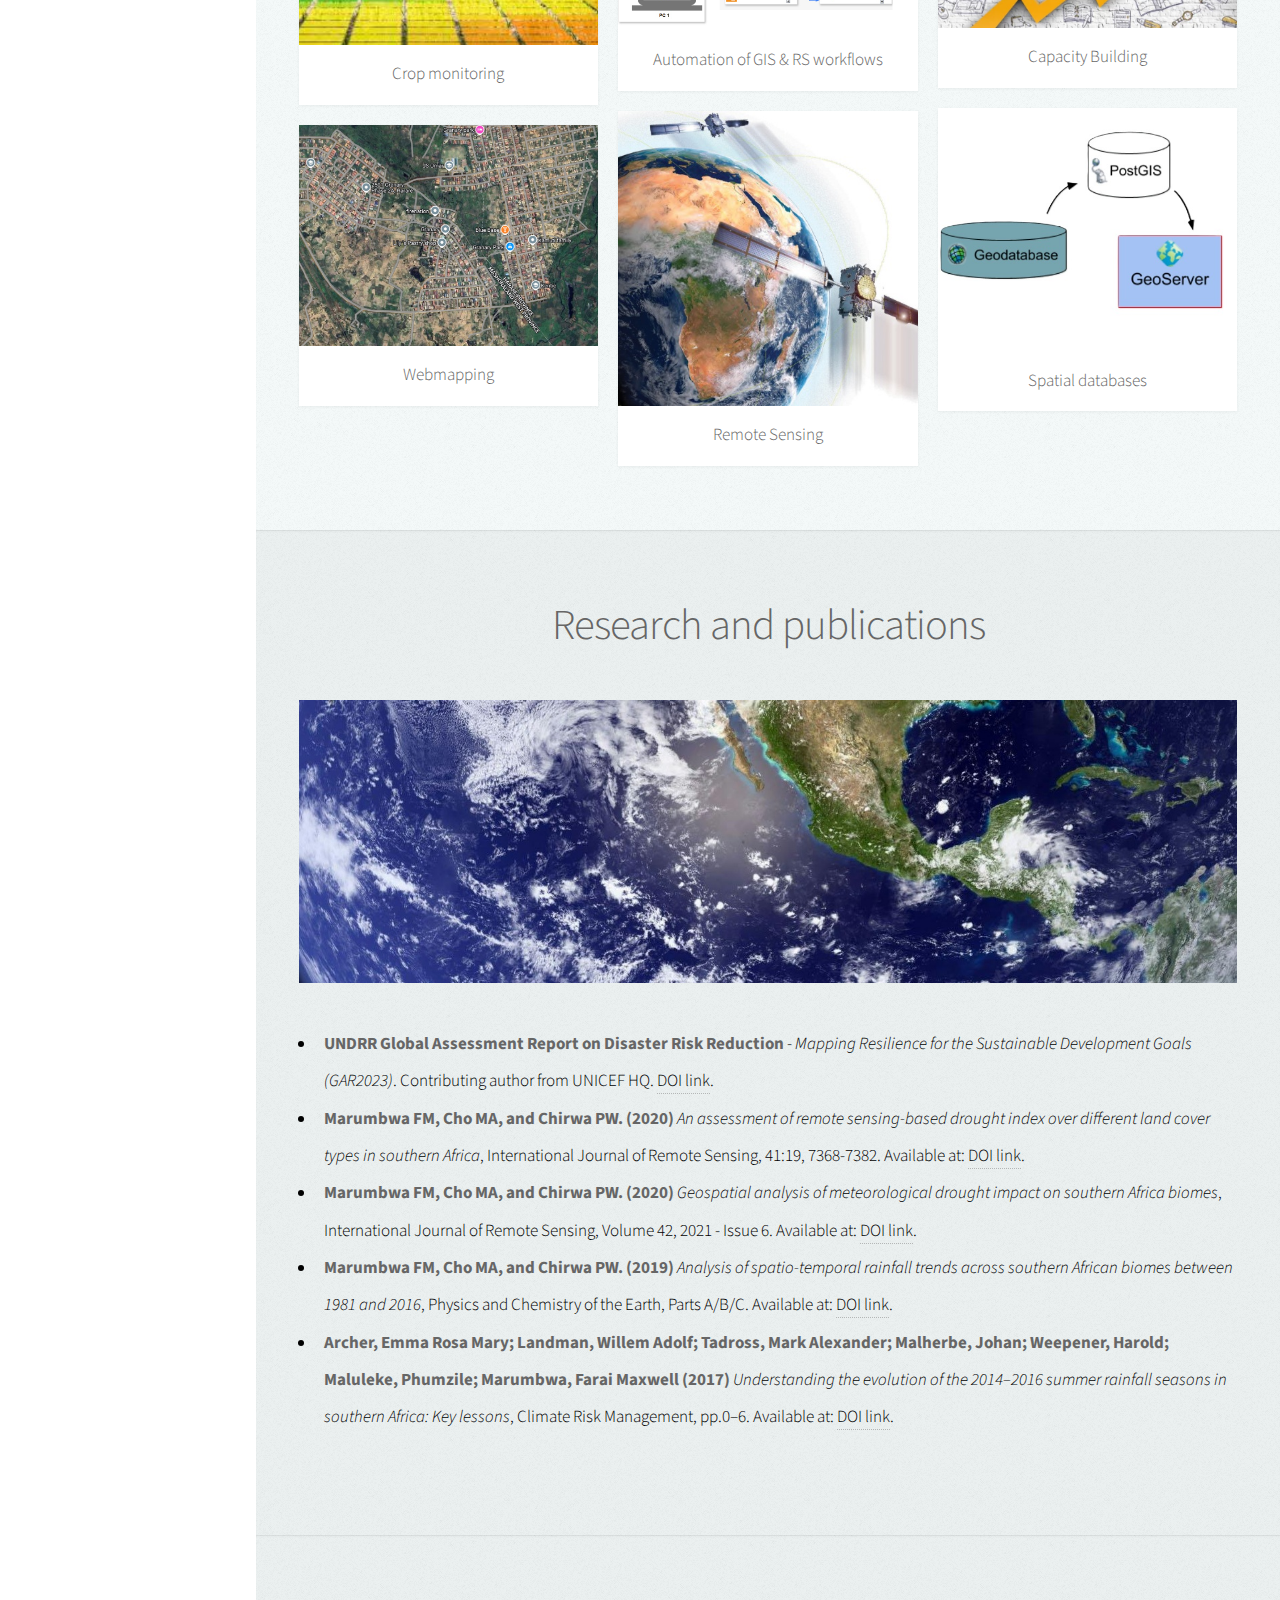
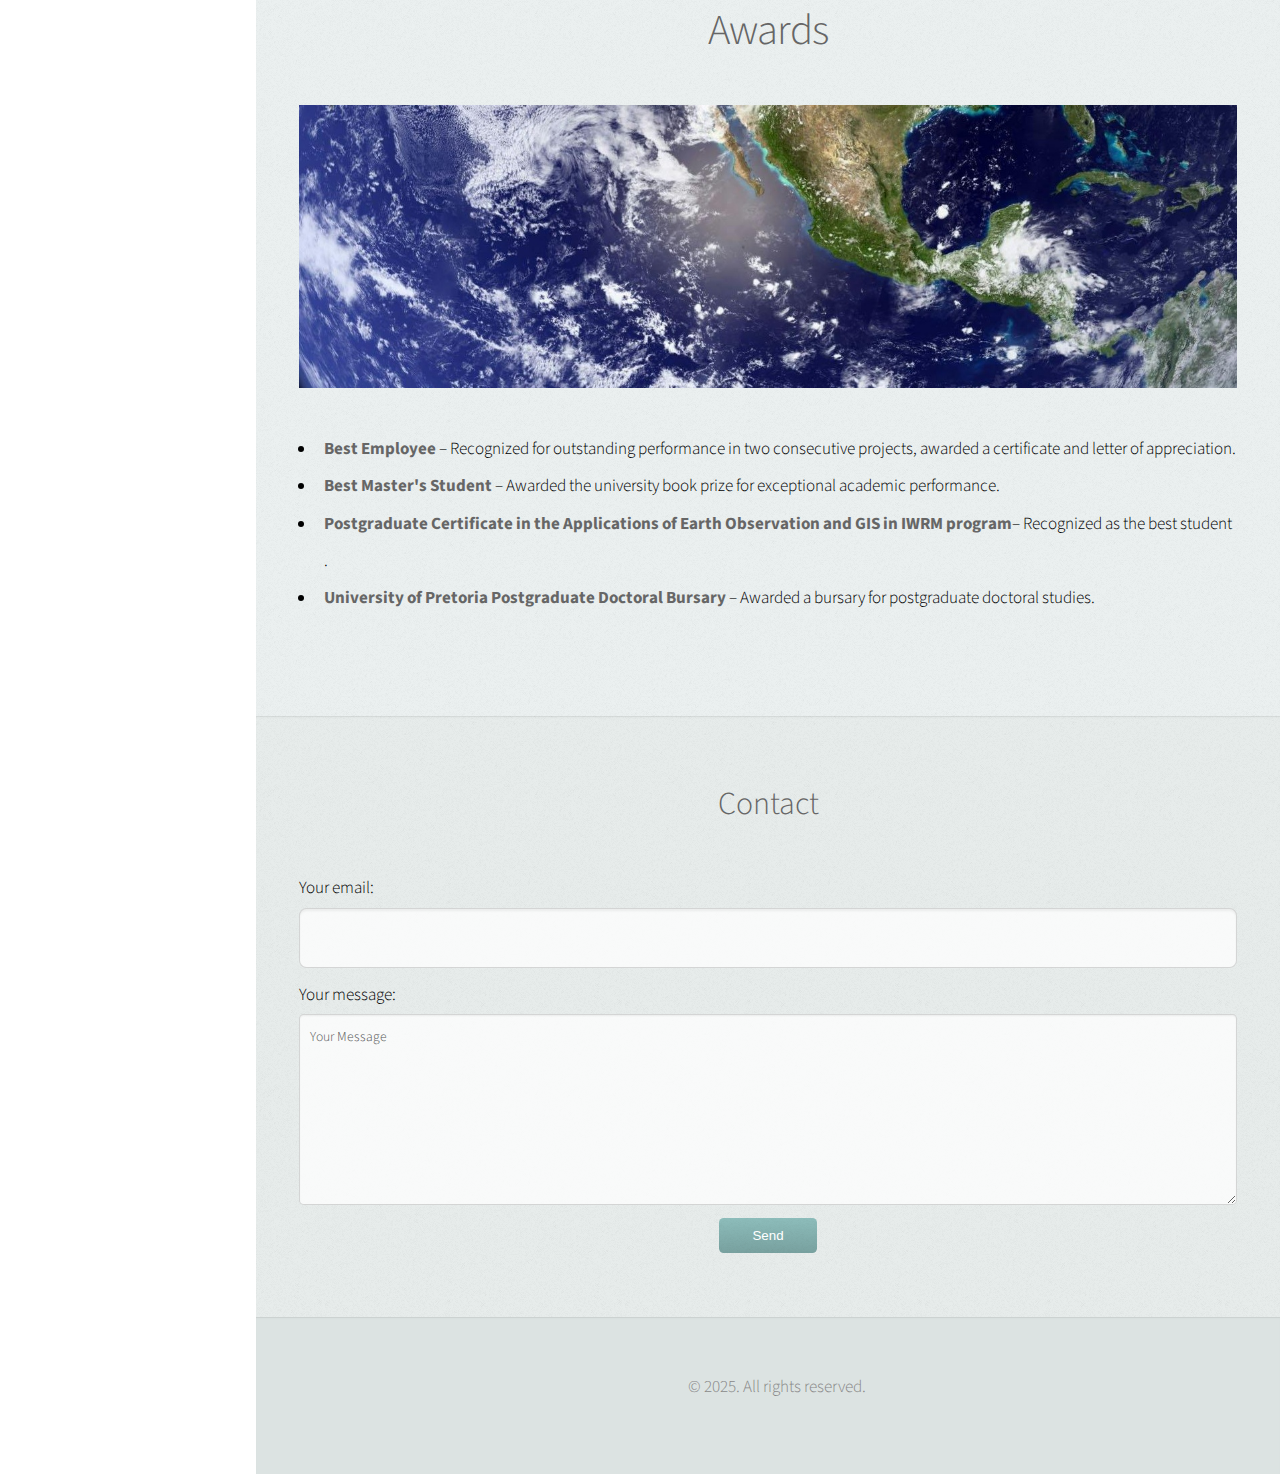
==== commit 283aa680: "cleaned temp files" ====
--- a/index.html
+++ b/index.html
@@ -128,7 +128,7 @@
 								Best student, excelling with distinctions in GIS & RS.</li>
 							<li> <b style="font-weight: bold;">BA. Honours in Geography</b>. University of Zimbabwe (August 2002 June 2005)</li>
 							<li> <b style="font-weight: bold;">Postgraduate certificate course in Applications of Earth Observation and GIS in IWRM</b>. ITC (19 January to 8 May 2009) - Best student</li>
-							<li> <b style="font-weight: bold;"> Geographic Software design </b>. University of Tennessee, USA (22 January to 7 May 2025)</li>
+							<li> <b style="font-weight: bold;">Geographic Software design </b>. University of Tennessee, USA (22 January to 7 May 2025)</li>
 							</ul>
 					</div>
 				</section>
@@ -243,7 +243,7 @@
 						<ul style="color:black; font-size: 80%; text-align: left;">
 							<li><b style="font-weight: bold;">Best Employee</b> – Recognized for outstanding performance in two consecutive projects, awarded a certificate and letter of appreciation.</li>
 							<li><b style="font-weight: bold;">Best Master's Student</b> – Awarded the university book prize for exceptional academic performance.</li>
-							<li><b style="font-weight: bold;">Top Student – Postgraduate Certificate</b> – Recognized as the best student in the Applications of Earth Observation and GIS in IWRM program.</li>
+							<li><b style="font-weight: bold;">Postgraduate Certificate in the Applications of Earth Observation and GIS in IWRM program</b>– Recognized as the best student .</li>
 							<li><b style="font-weight: bold;">University of Pretoria Postgraduate Doctoral Bursary</b> – Awarded a bursary for postgraduate doctoral studies.</li>
 						</ul>
 					</div>
--- a/assets/css/main.css
+++ b/assets/css/main.css
@@ -1974,7 +1974,7 @@
 		input[type="reset"]:active,
 		button:active,
 		.button:active {
-			background-color: #114241;
+			background-color: #7eaeac;
 		}
 
 /* Item */
@@ -1985,7 +1985,7 @@
 	}
 
 		.item header {
-			background: #fcf8f8;
+			background: #fff;
 			margin: 0;
 			padding: 1em 0 1em 0;
 			font-size: 0.8em;
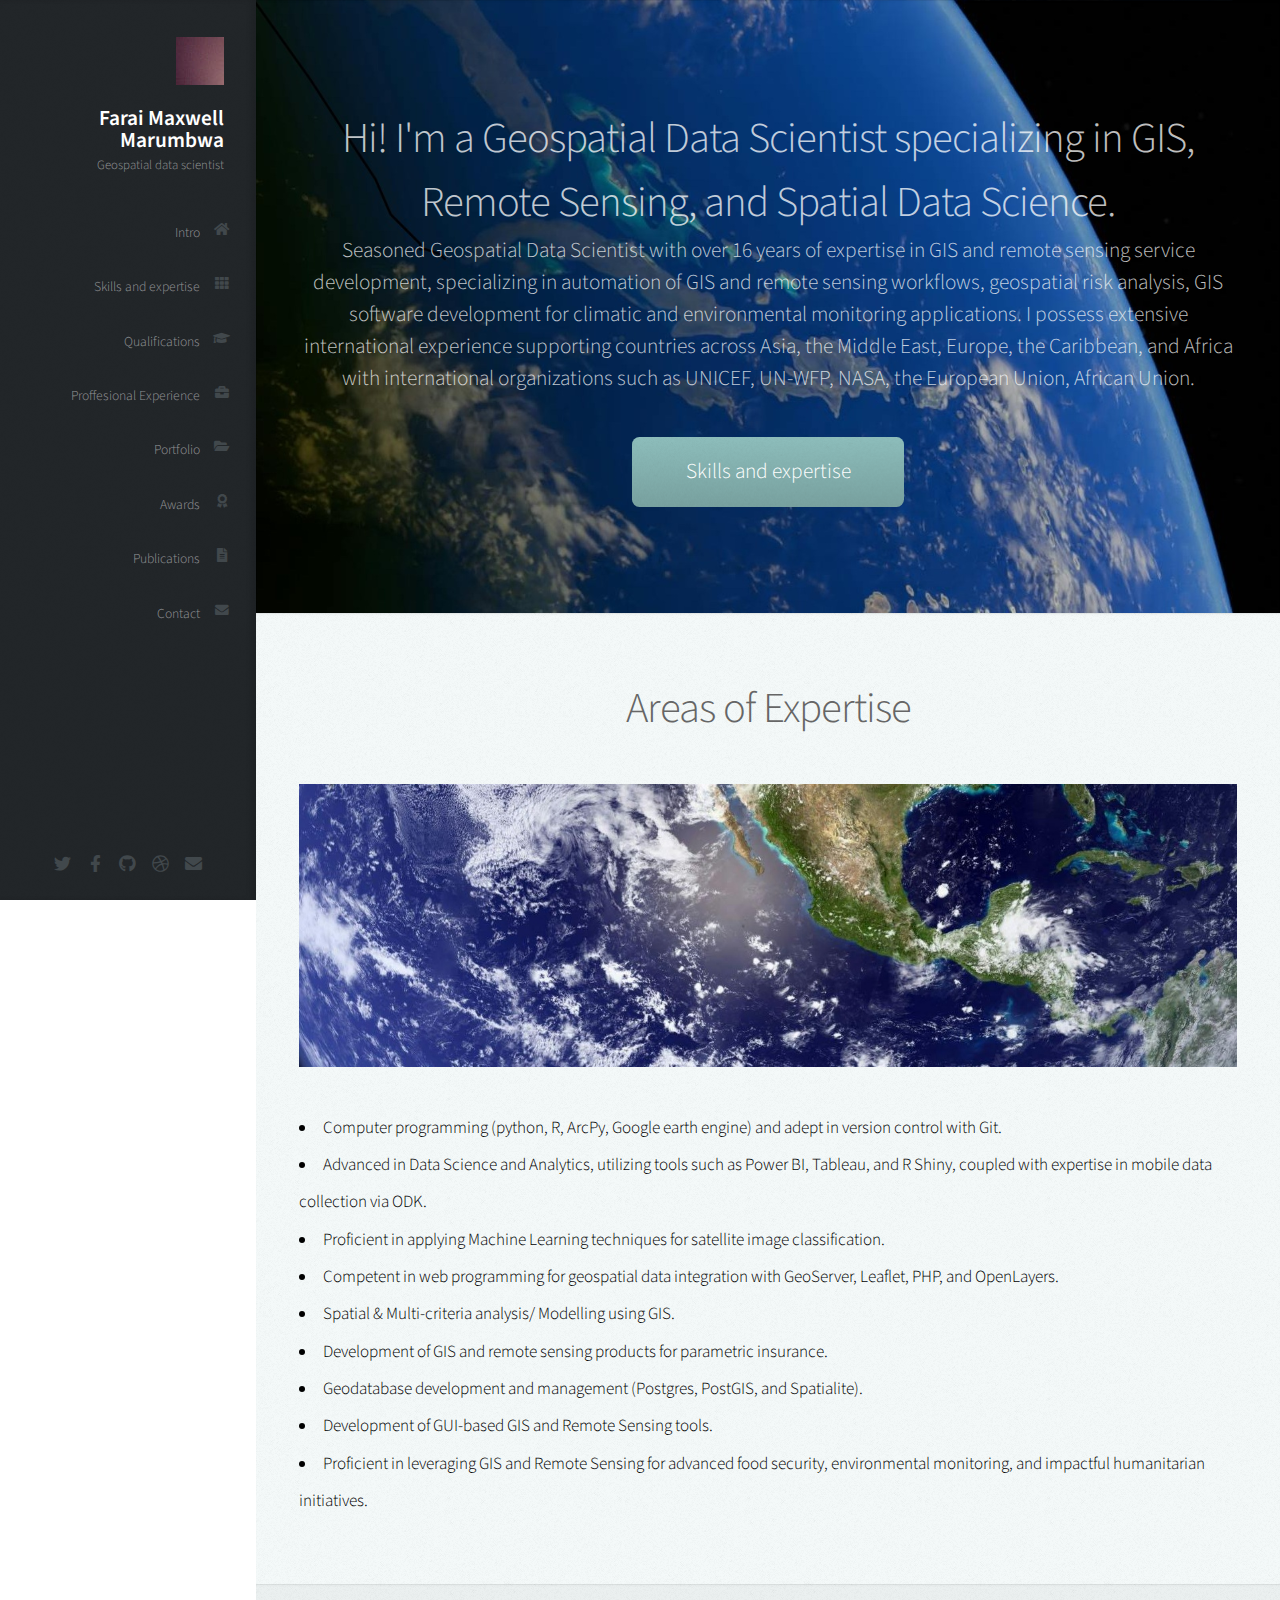
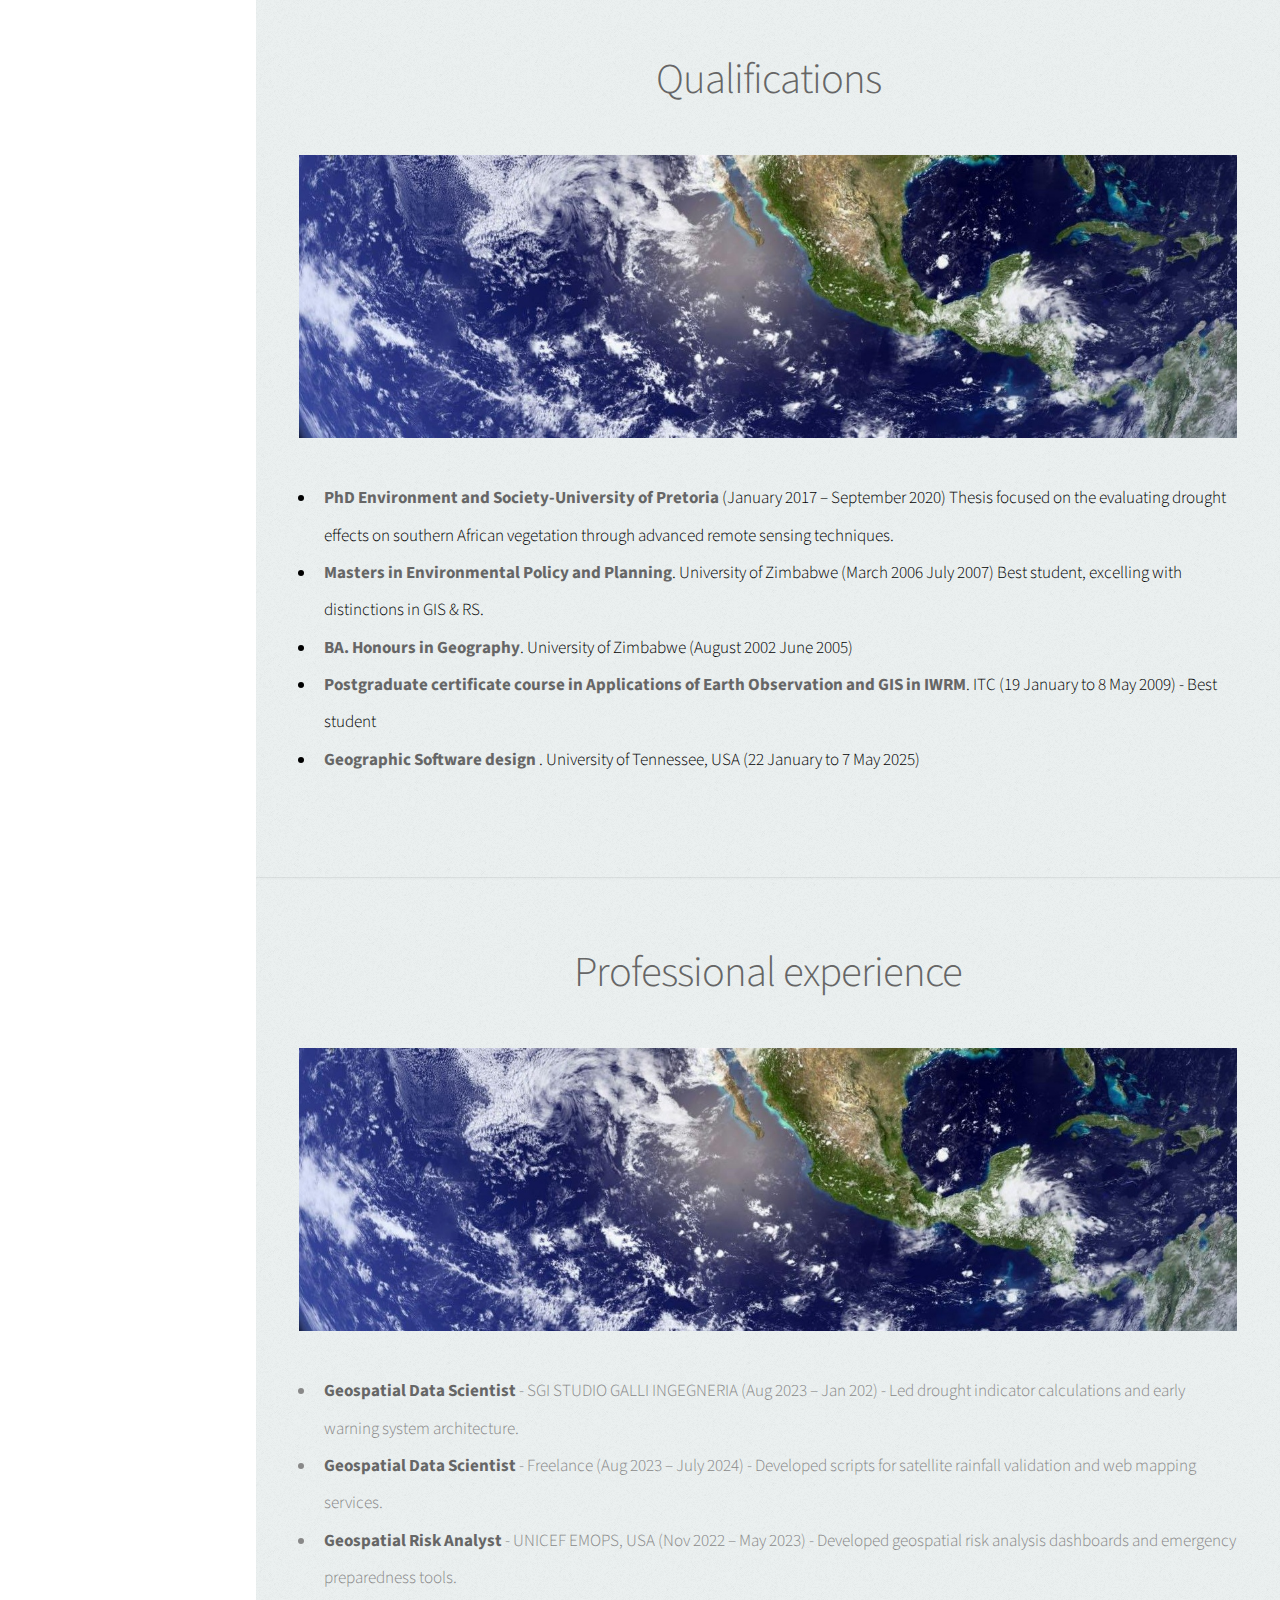
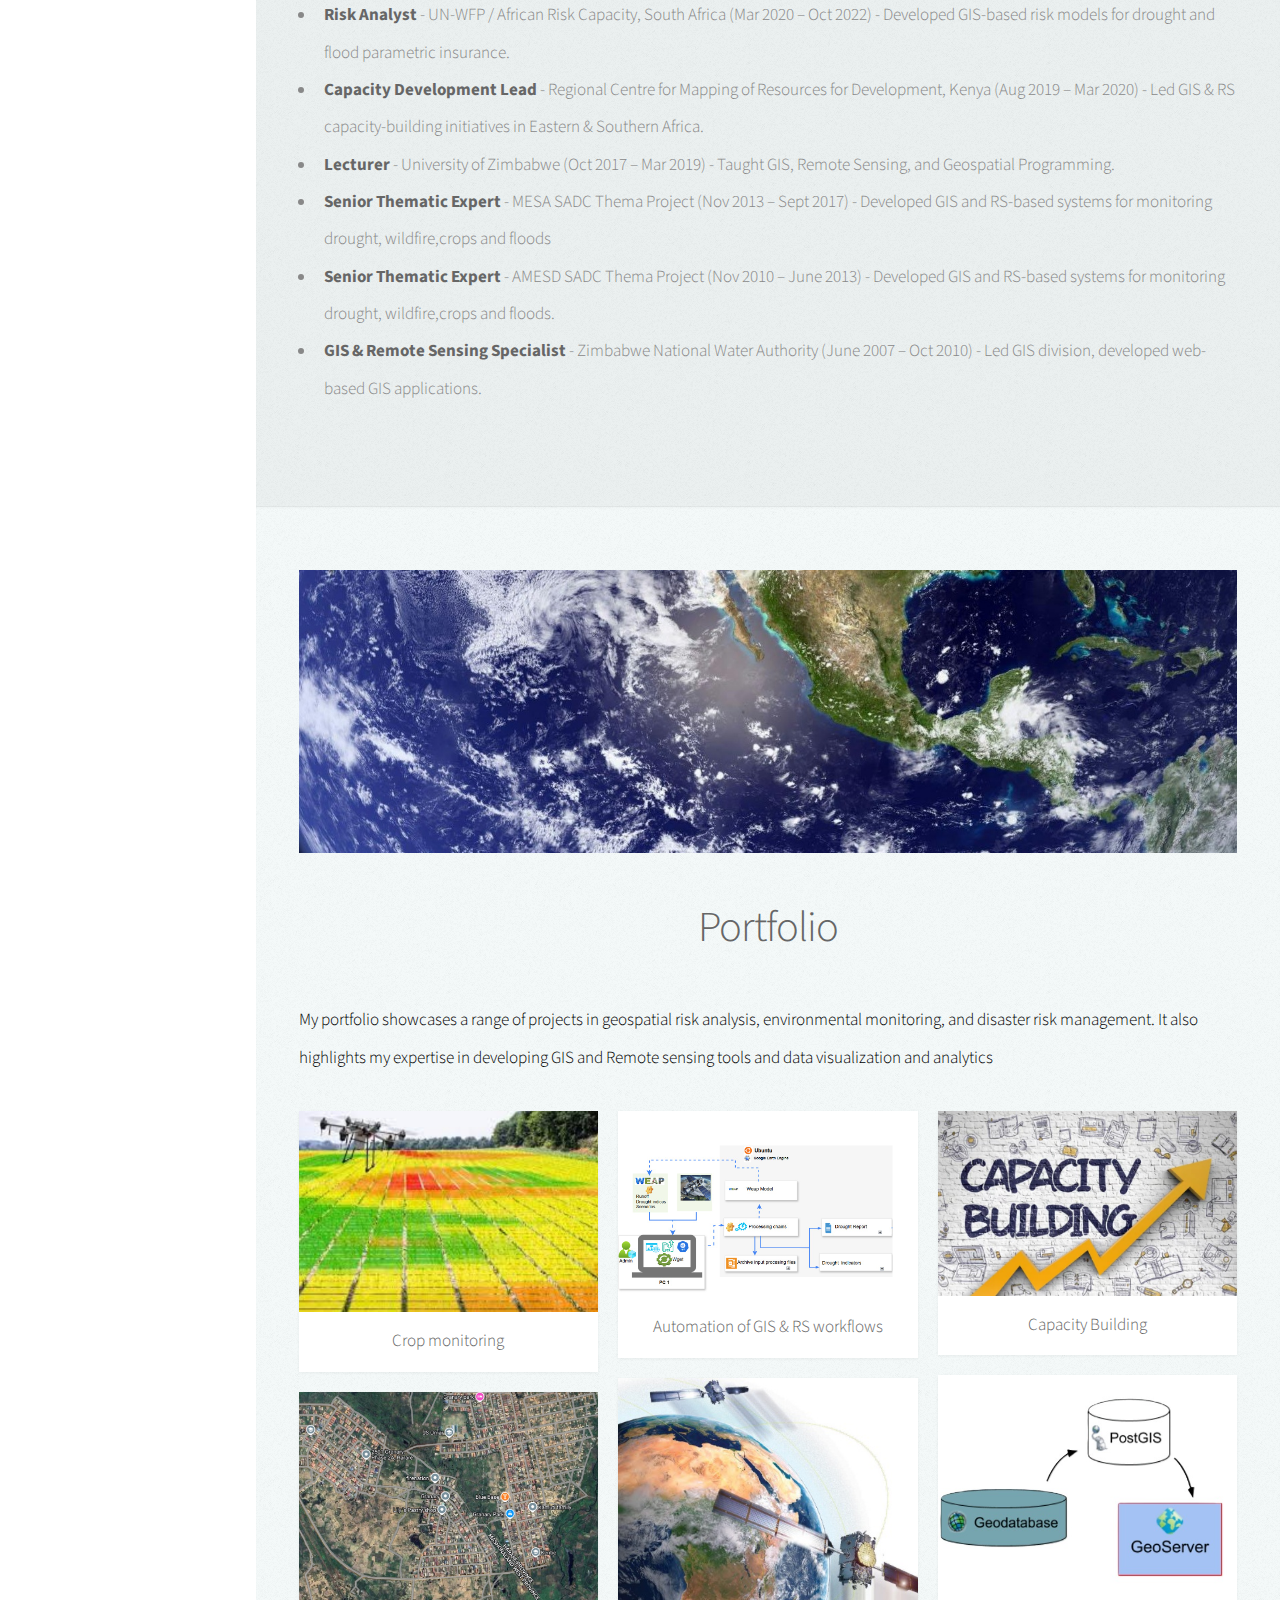
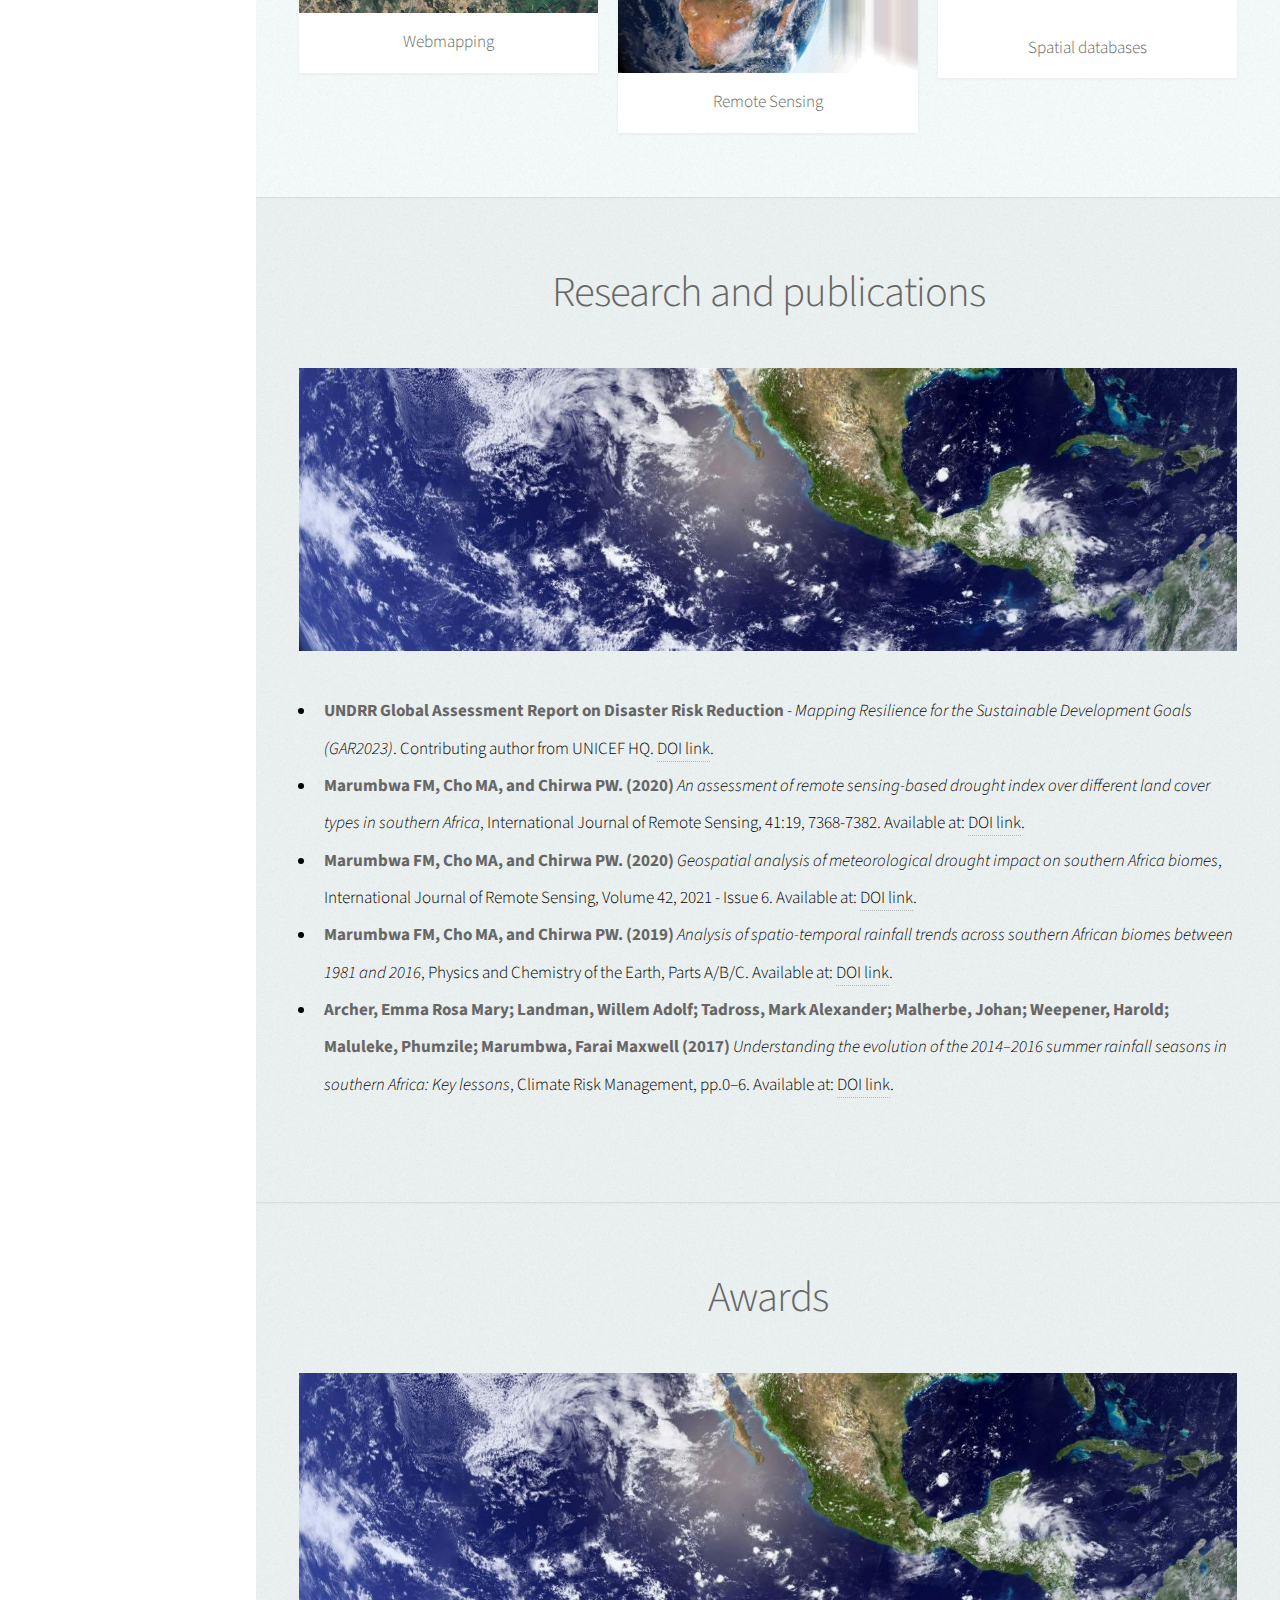
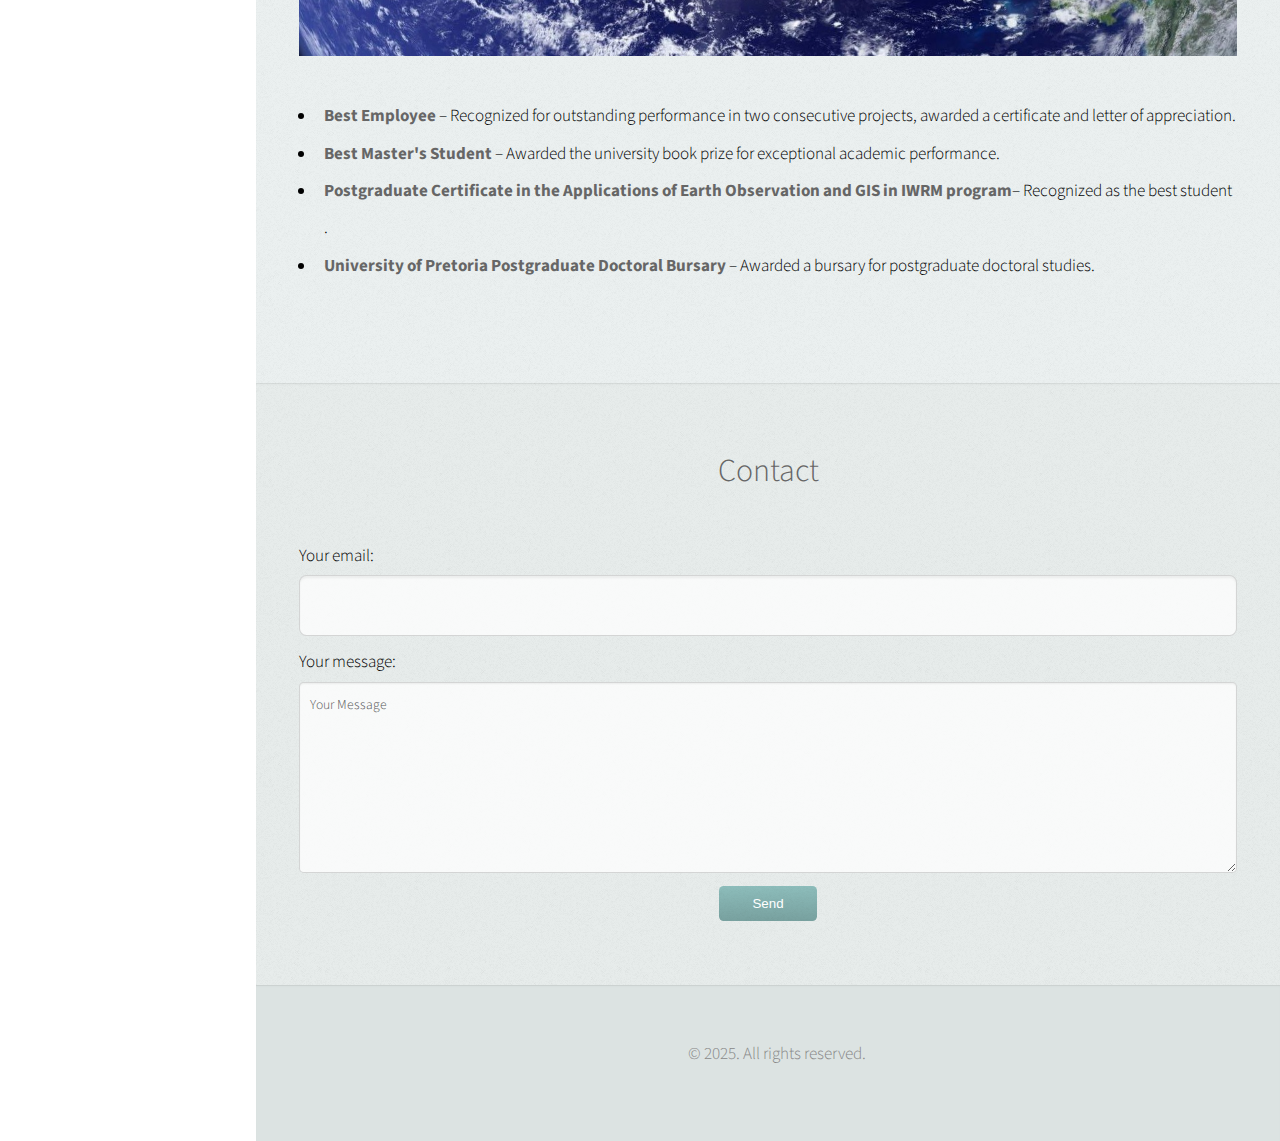
==== commit ef6c7ed9: "update expertise" ====
--- a/index.html
+++ b/index.html
@@ -92,24 +92,19 @@
 								<h2>Areas of Expertise </h2>
 							</header>
 							<a href="#" class="image featured"><img src="images/pic08.jpg" alt="" /></a>
-							<ul style="color:black; font-size: 80%; text-align: left;">
-								<li>Innovative in software development tailored to geospatial analysis requirements.</li>
-								<li>Expert in computer programming for GIS applications and automating geospatial workflows utilizing Python, GDAL, ArcPy, Linux, and R, enhancing efficiency and accuracy.</li>
-								<li>Skilled in Geospatial Cloud Computing with Google Earth Engine (GEE) and adept in version control with Git.</li>
-								<li>Advanced in Data Science and Analytics, utilizing tools such as Power BI, Tableau, and R Shiny, coupled with expertise in mobile data collection via ODK.</li>
-								<li>Proficient in applying Machine Learning techniques for satellite image classification.</li>
-								<li>Committed to capacity building and academic excellence through lecturing in GIS and RS.</li>
-								<li>Competent in web programming for geospatial data integration with GeoServer, Leaflet, PHP, and OpenLayers.</li>
-								<li>Spatial & Multi-criteria analysis/ Modelling using GIS.</li>
-								<li>Development of GIS and remote sensing products for parametric insurance.</li>
-								<li>Geodatabase development and management (Postgres, PostGIS, and Spatialite).</li>
-								<li>Development of GUI-based GIS and Remote Sensing tools.</li>
-								<li>Proven track record in managing EU and USAID-funded projects.</li>
-								<li>Extensive involvement in regional GIS and remote sensing environmental monitoring projects across Southern and Eastern Africa.</li>
-								<li>Proficient in leveraging GIS and Remote Sensing for advanced food security, environmental monitoring, and impactful humanitarian initiatives.</li>
-								<li>Strategic in implementing Anticipatory Action, Parametric Insurance, and Contingency Planning for risk mitigation.</li>
-								<li>Accomplished in authoring scientific publications and excelling in technical writing for knowledge dissemination.</li>
-							</ul>
+<ul style="color:black; font-size: 80%; text-align: left; padding: 0; margin: 0; list-style-position: inside;">
+    <li style="margin: 0; padding: 0;">Computer programming (python, R, ArcPy, Google earth engine) and adept in version control with Git.</li>
+    <li style="margin: 0; padding: 0;">Advanced in Data Science and Analytics, utilizing tools such as Power BI, Tableau, and R Shiny, coupled with expertise in mobile data collection via ODK.</li>
+    <li style="margin: 0; padding: 0;">Proficient in applying Machine Learning techniques for satellite image classification.</li>
+    <li style="margin: 0; padding: 0;">Competent in web programming for geospatial data integration with GeoServer, Leaflet, PHP, and OpenLayers.</li>
+    <li style="margin: 0; padding: 0;">Spatial & Multi-criteria analysis/ Modelling using GIS.</li>
+    <li style="margin: 0; padding: 0;">Development of GIS and remote sensing products for parametric insurance.</li>
+    <li style="margin: 0; padding: 0;">Geodatabase development and management (Postgres, PostGIS, and Spatialite).</li>
+    <li style="margin: 0; padding: 0;">Development of GUI-based GIS and Remote Sensing tools.</li>
+    <li style="margin: 0; padding: 0;">Proficient in leveraging GIS and Remote Sensing for advanced food security, environmental monitoring, and impactful humanitarian initiatives.</li>
+    
+</ul>
+
 						</div>
 					</section>
 
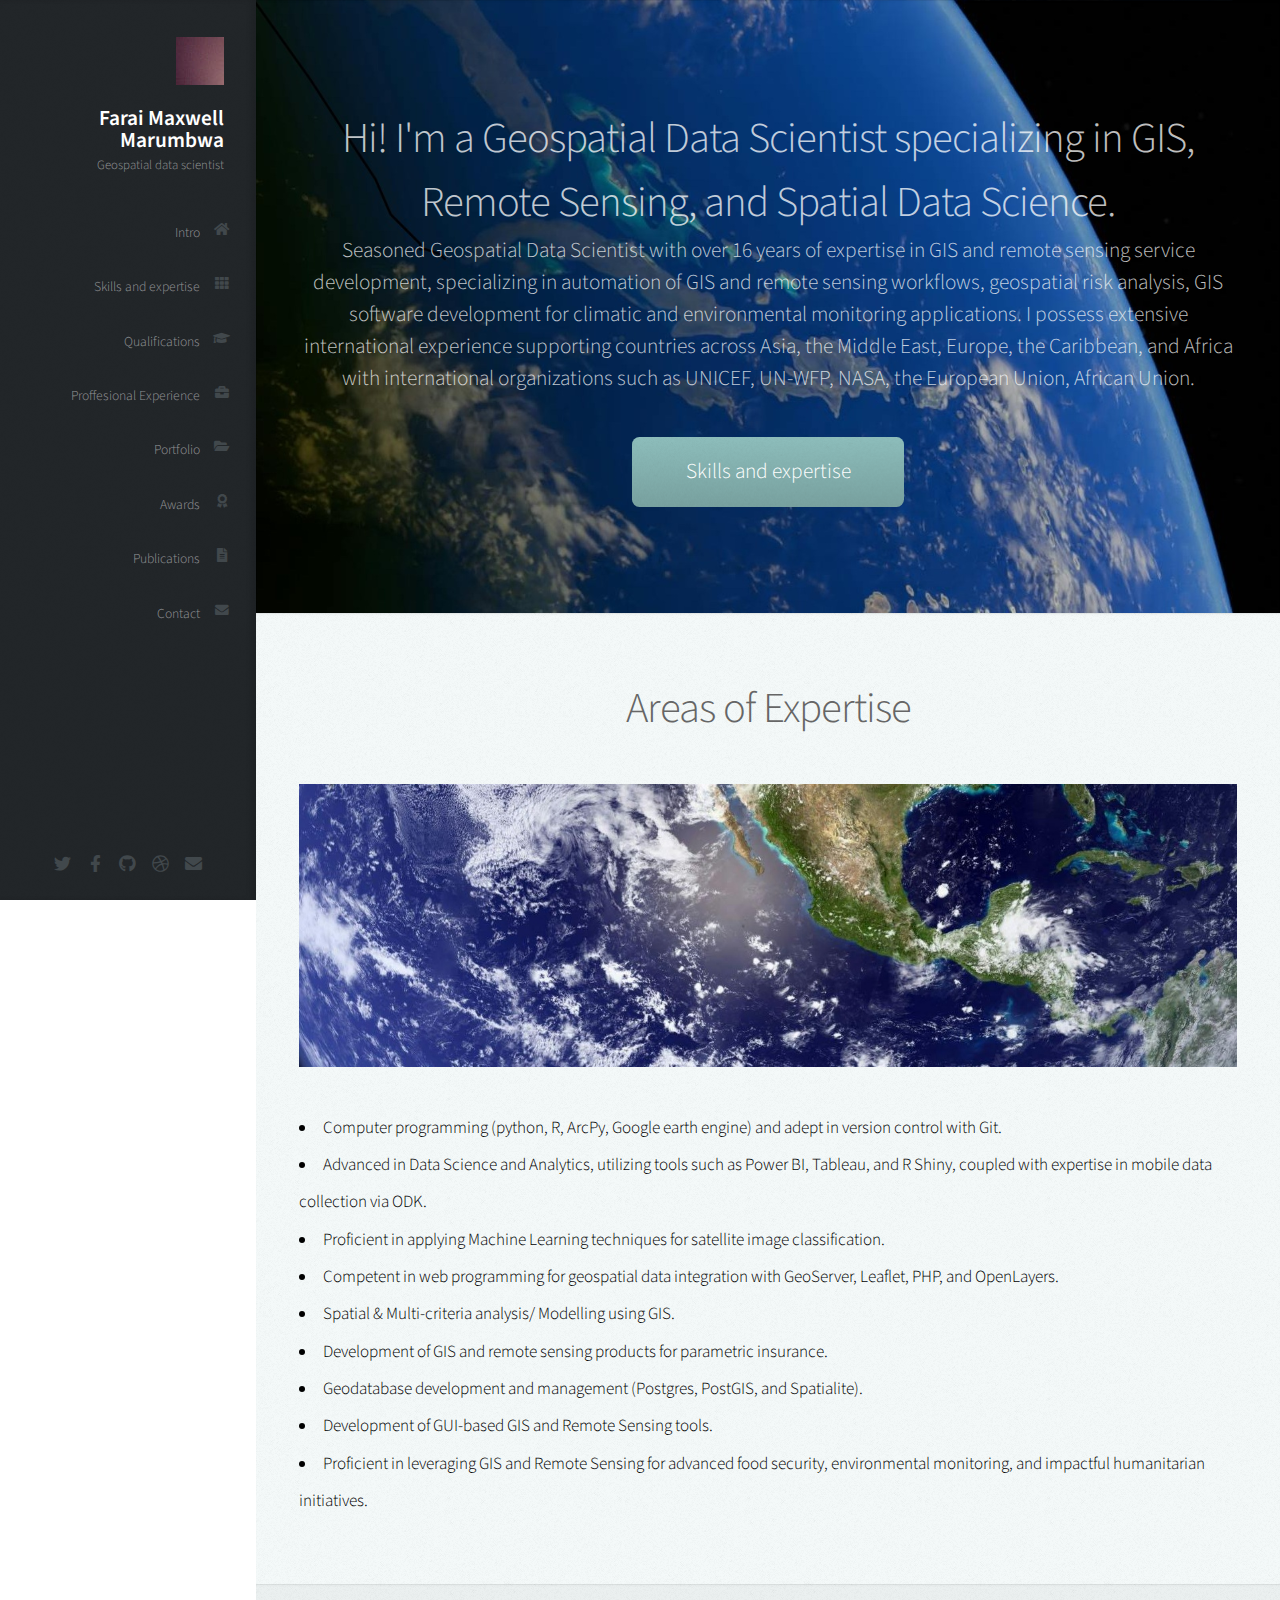
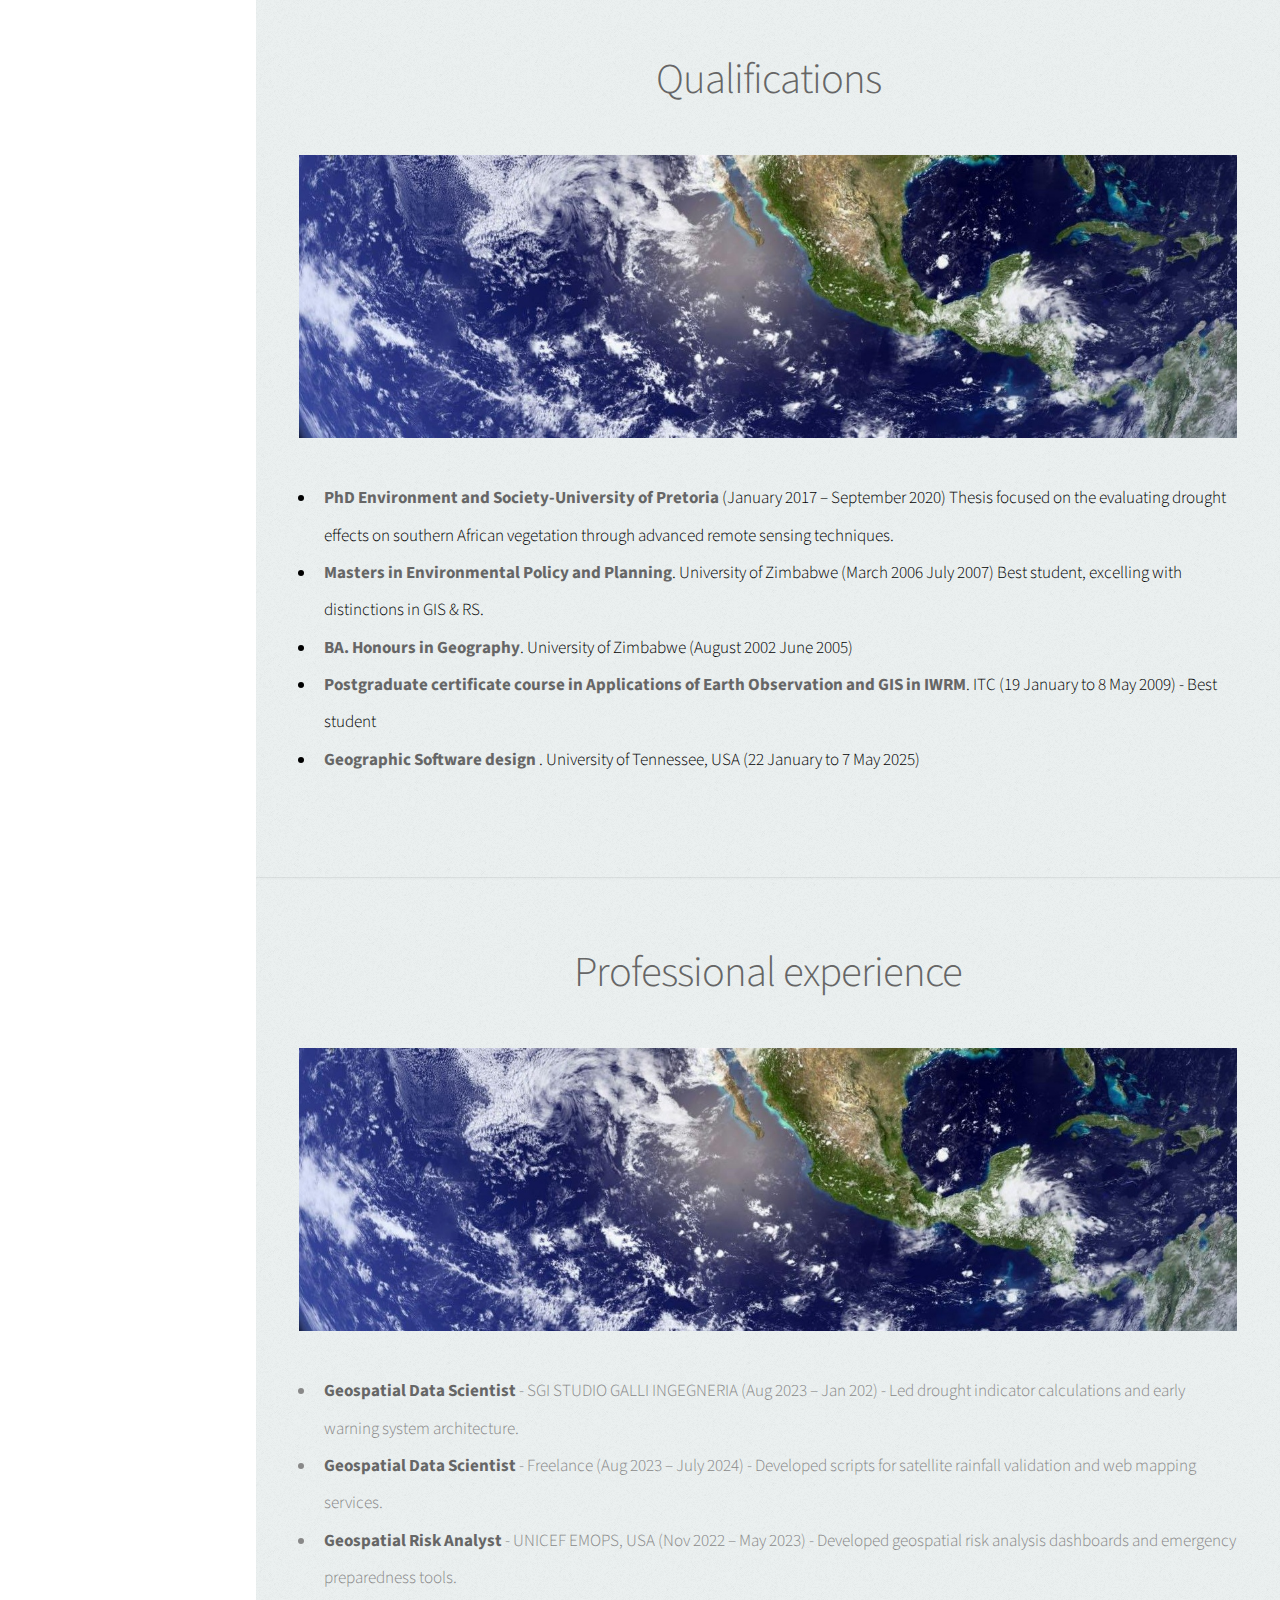
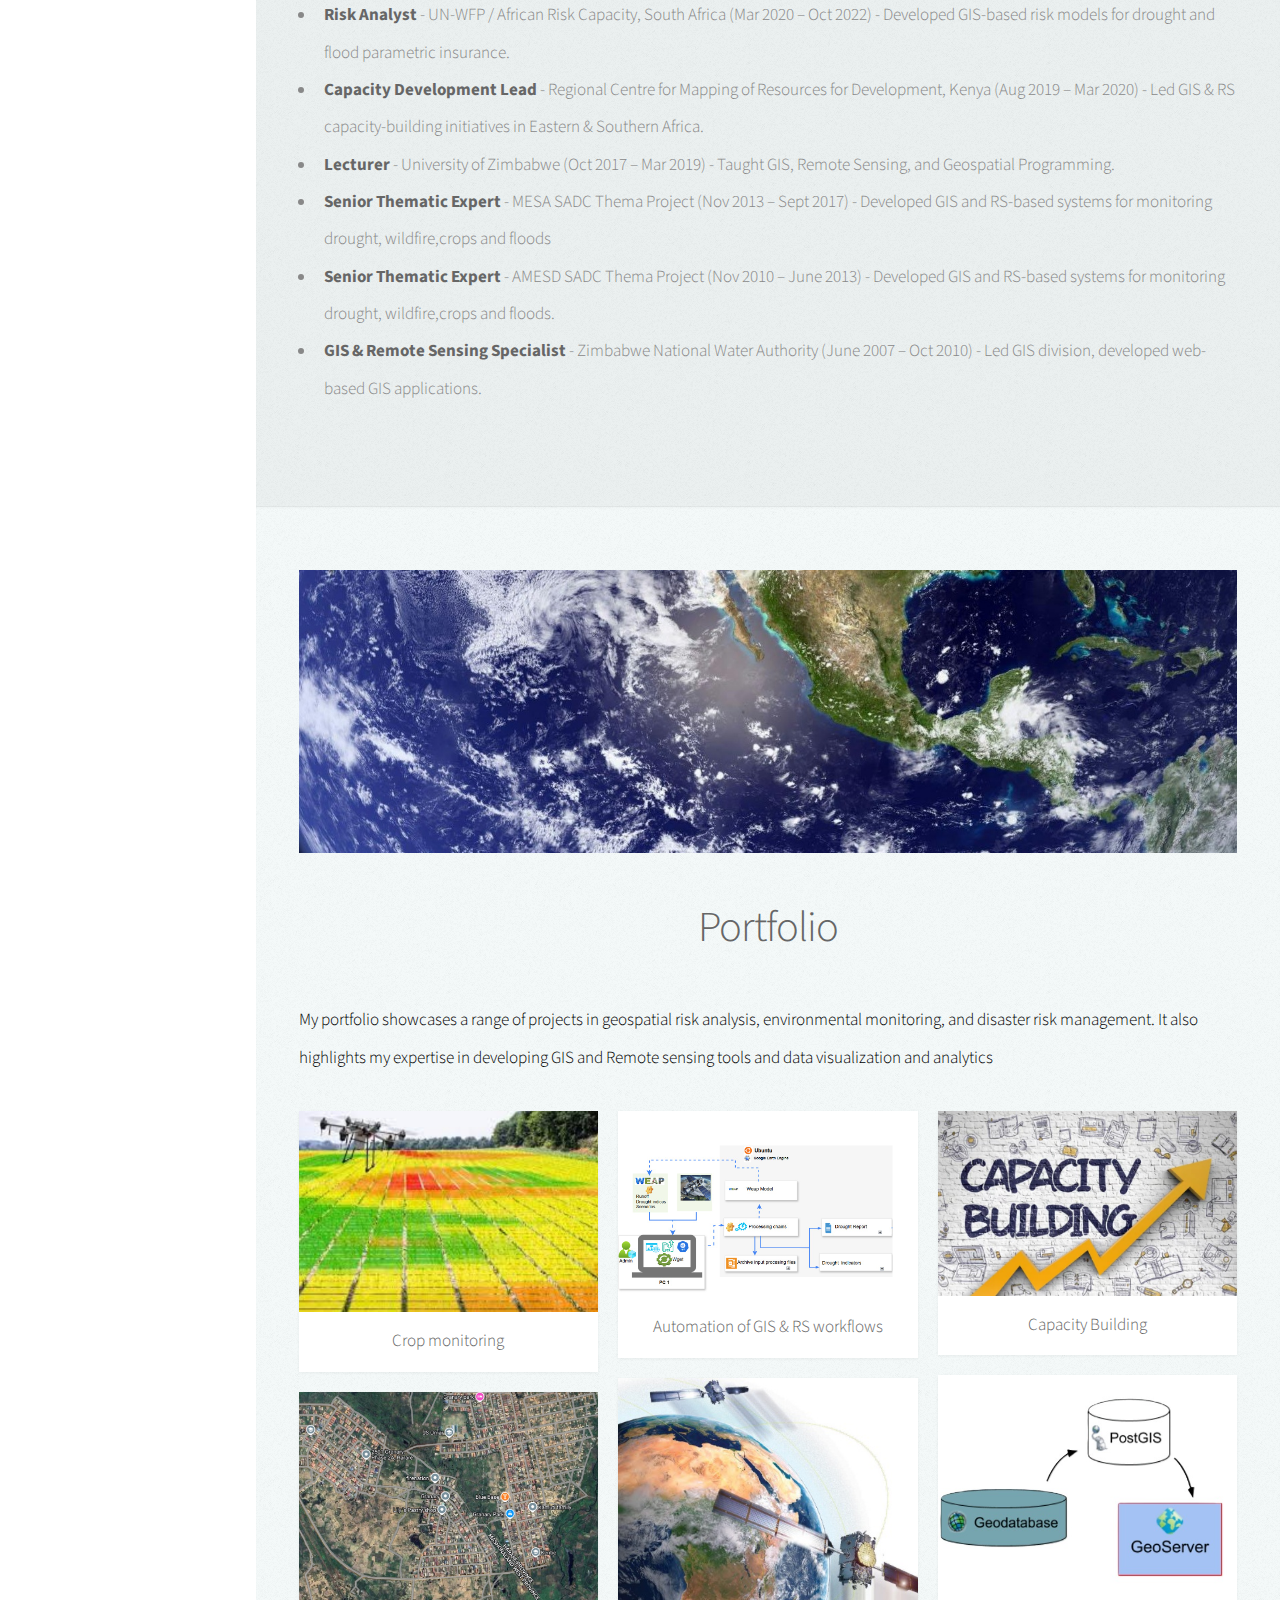
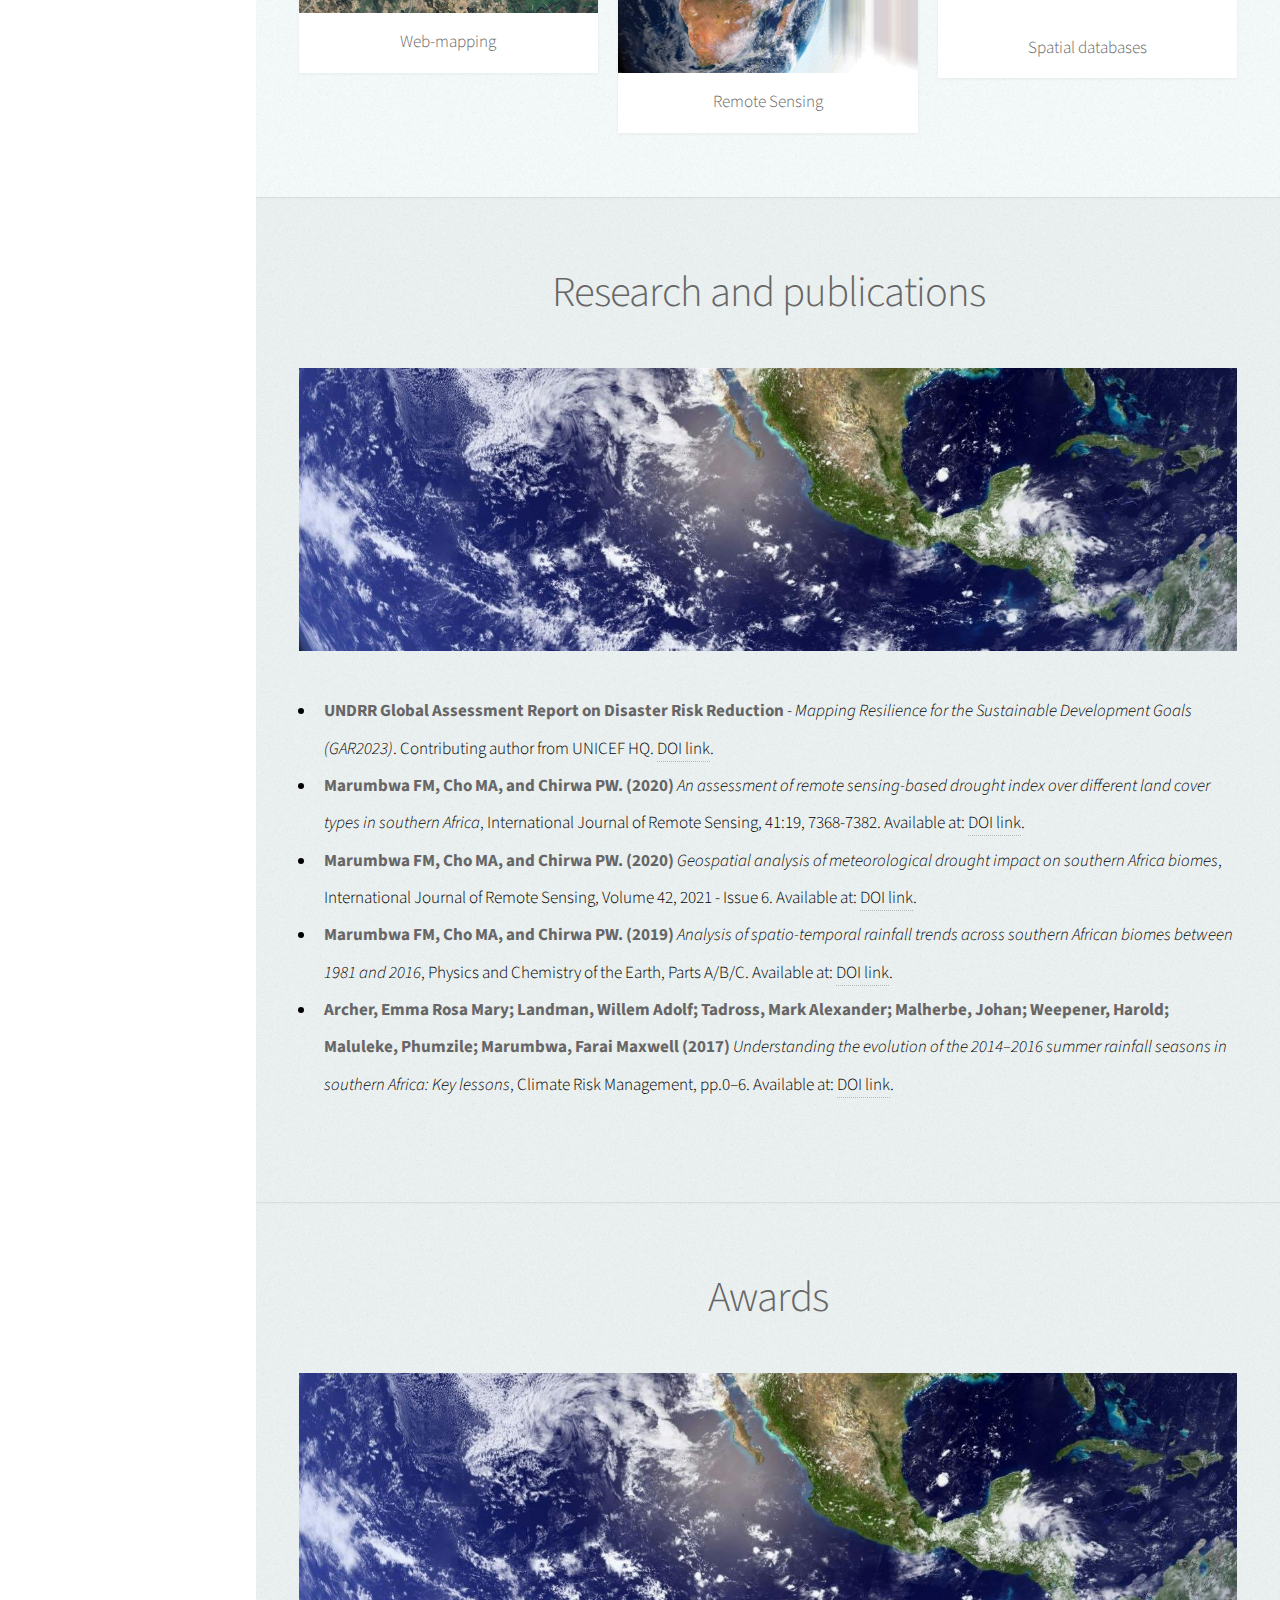
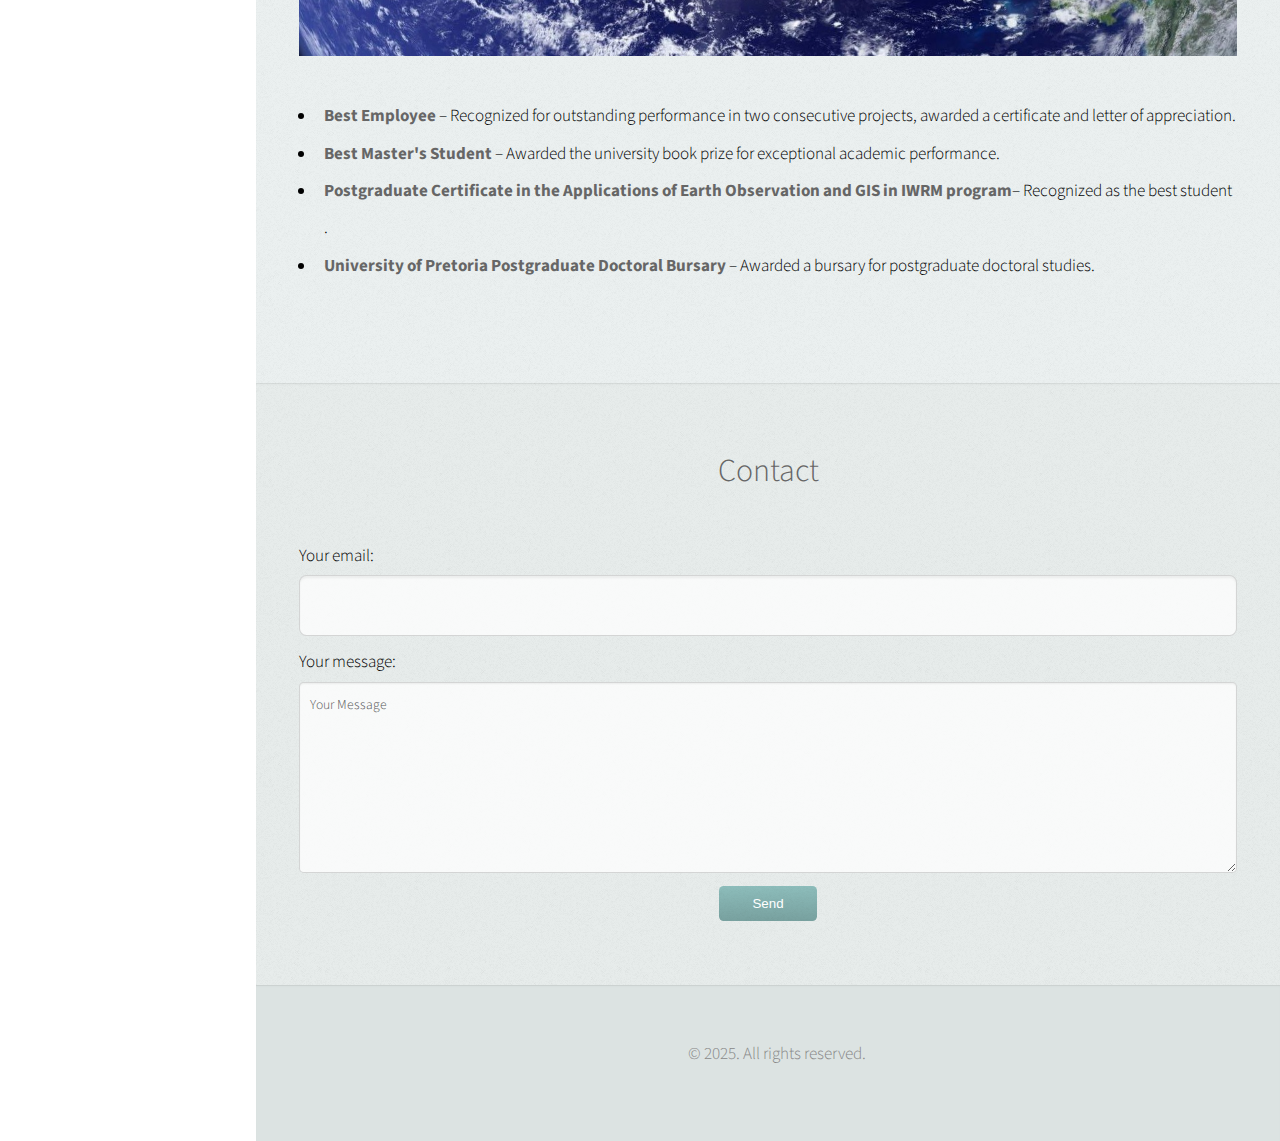
==== commit 3d9e5c60: "create map-app folder" ====
--- a/index.html
+++ b/index.html
@@ -174,7 +174,7 @@
 								<article class="item">
 									<a href="#" class="image fit"><img src="images/pic03.jpg" alt="" /></a>
 									<header>
-										<h3>Webmapping</h3>
+										<h3>Web-mapping</h3>
 									</header>
 								</article>
 							</div>
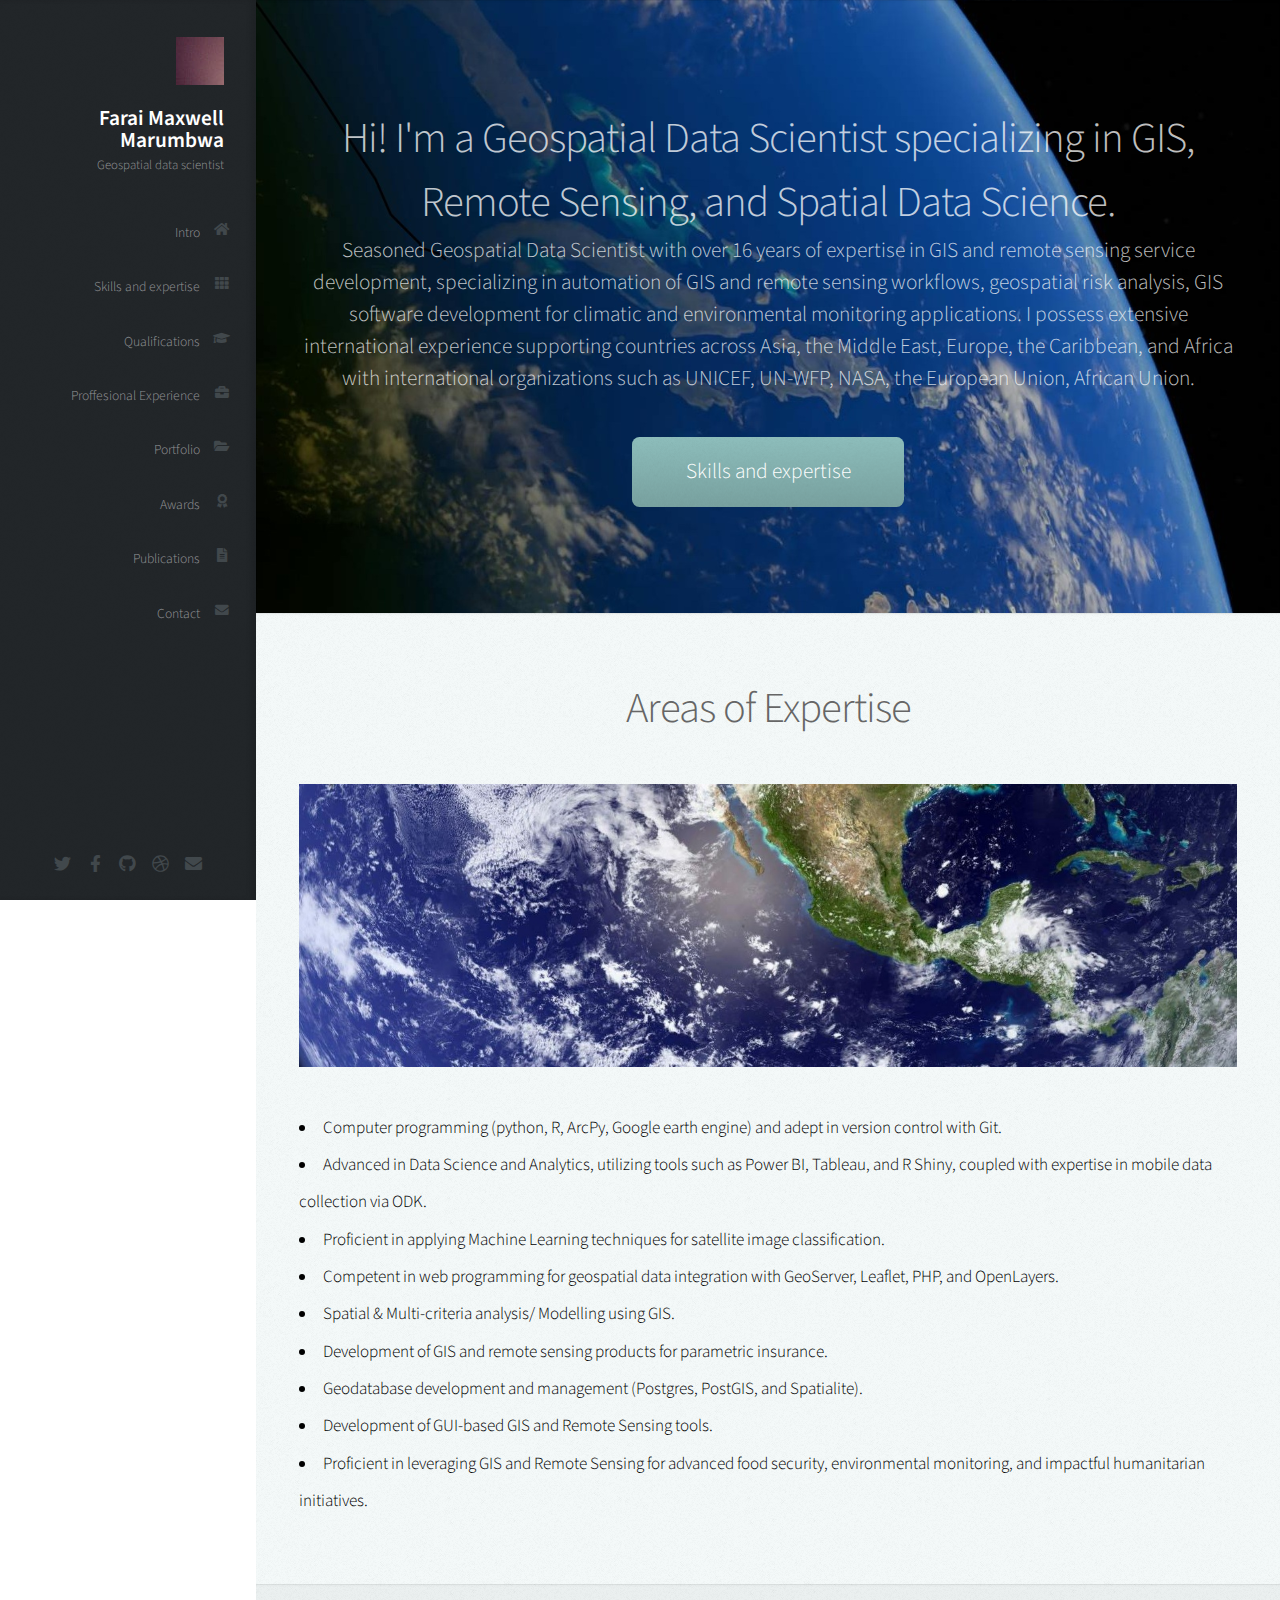
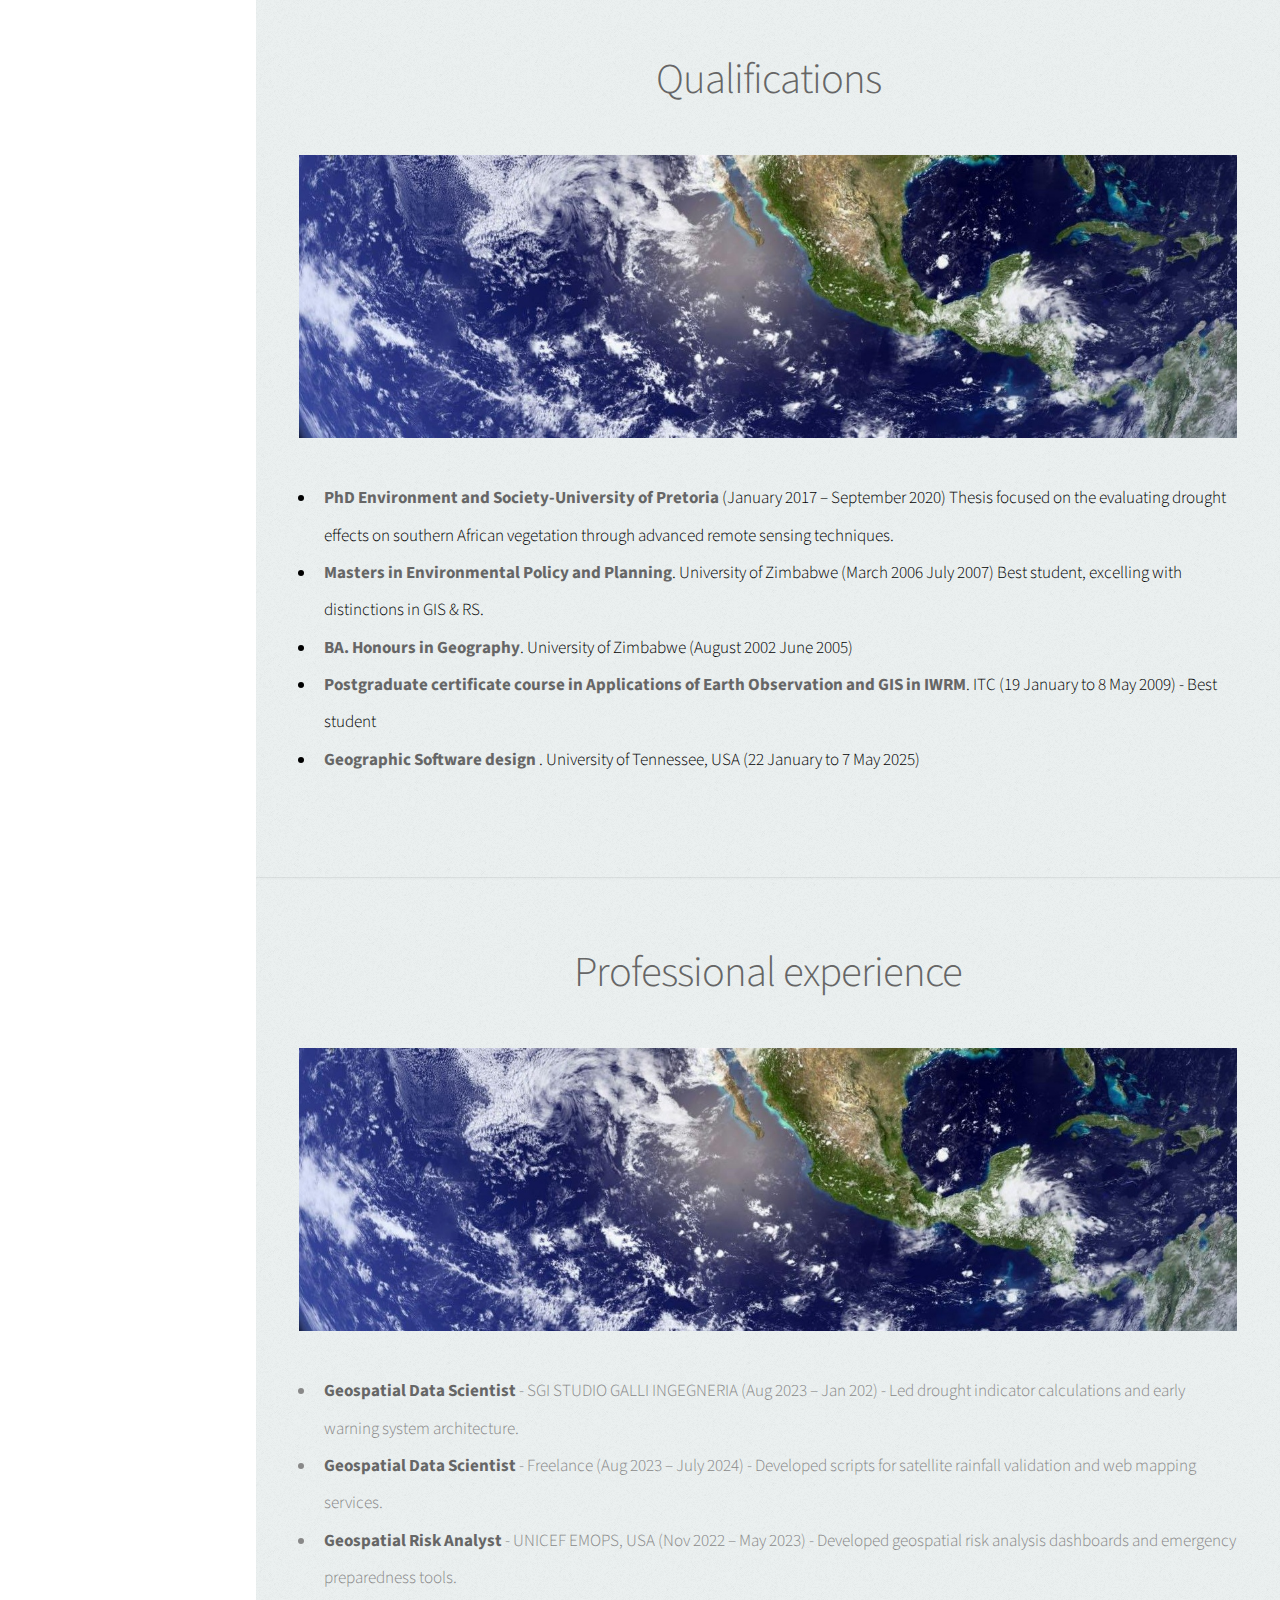
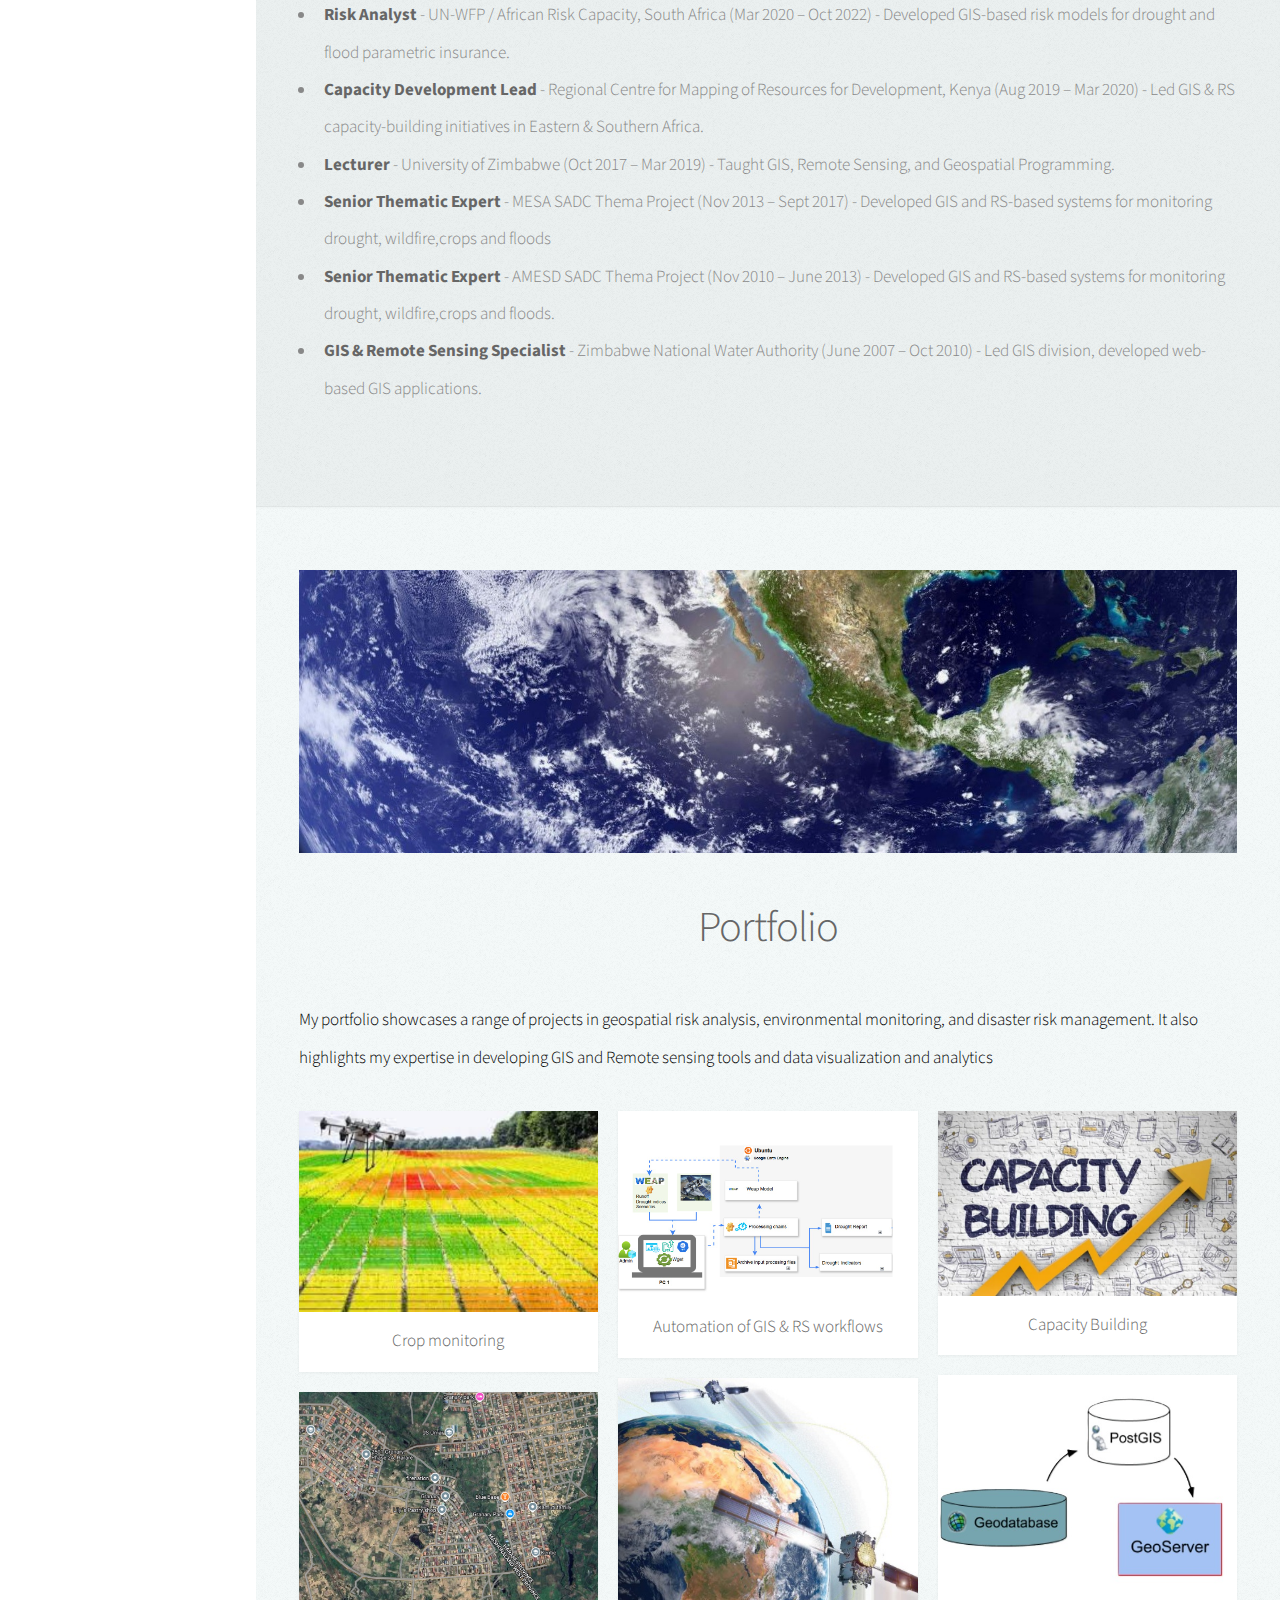
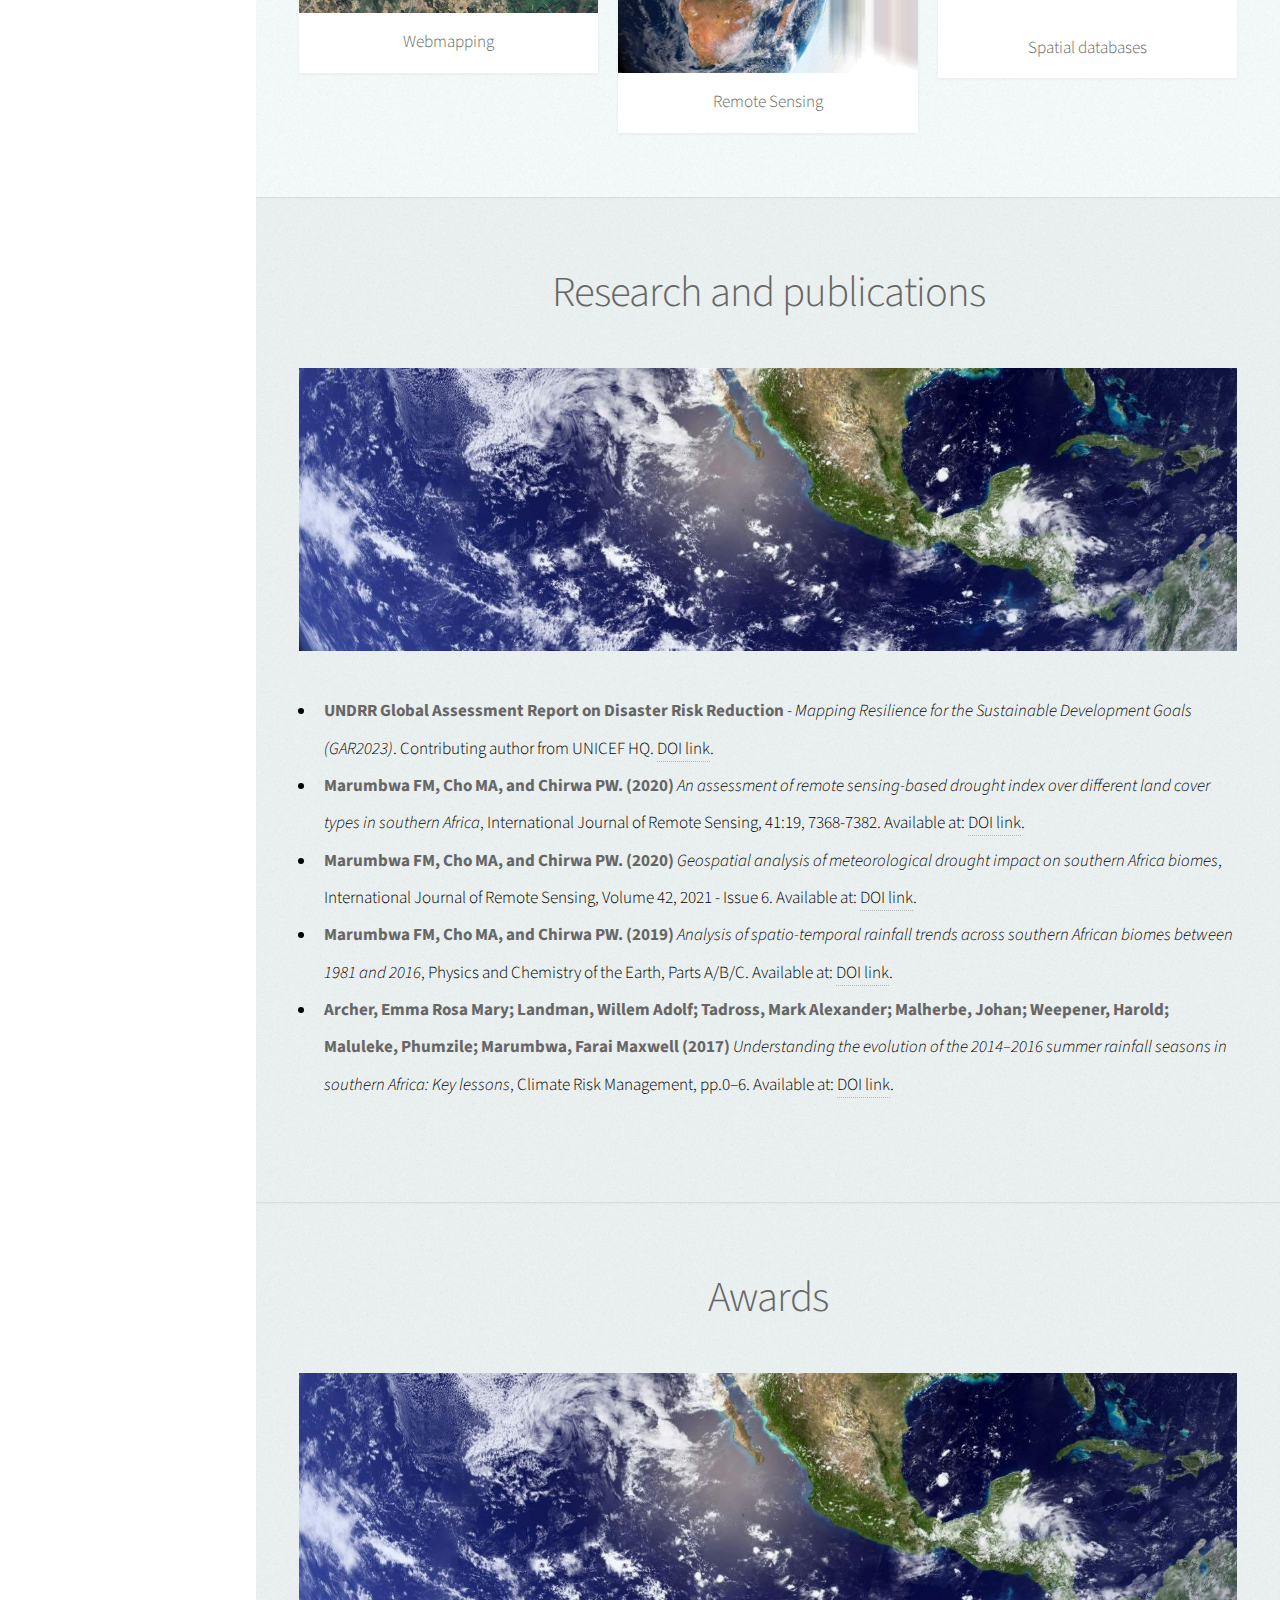
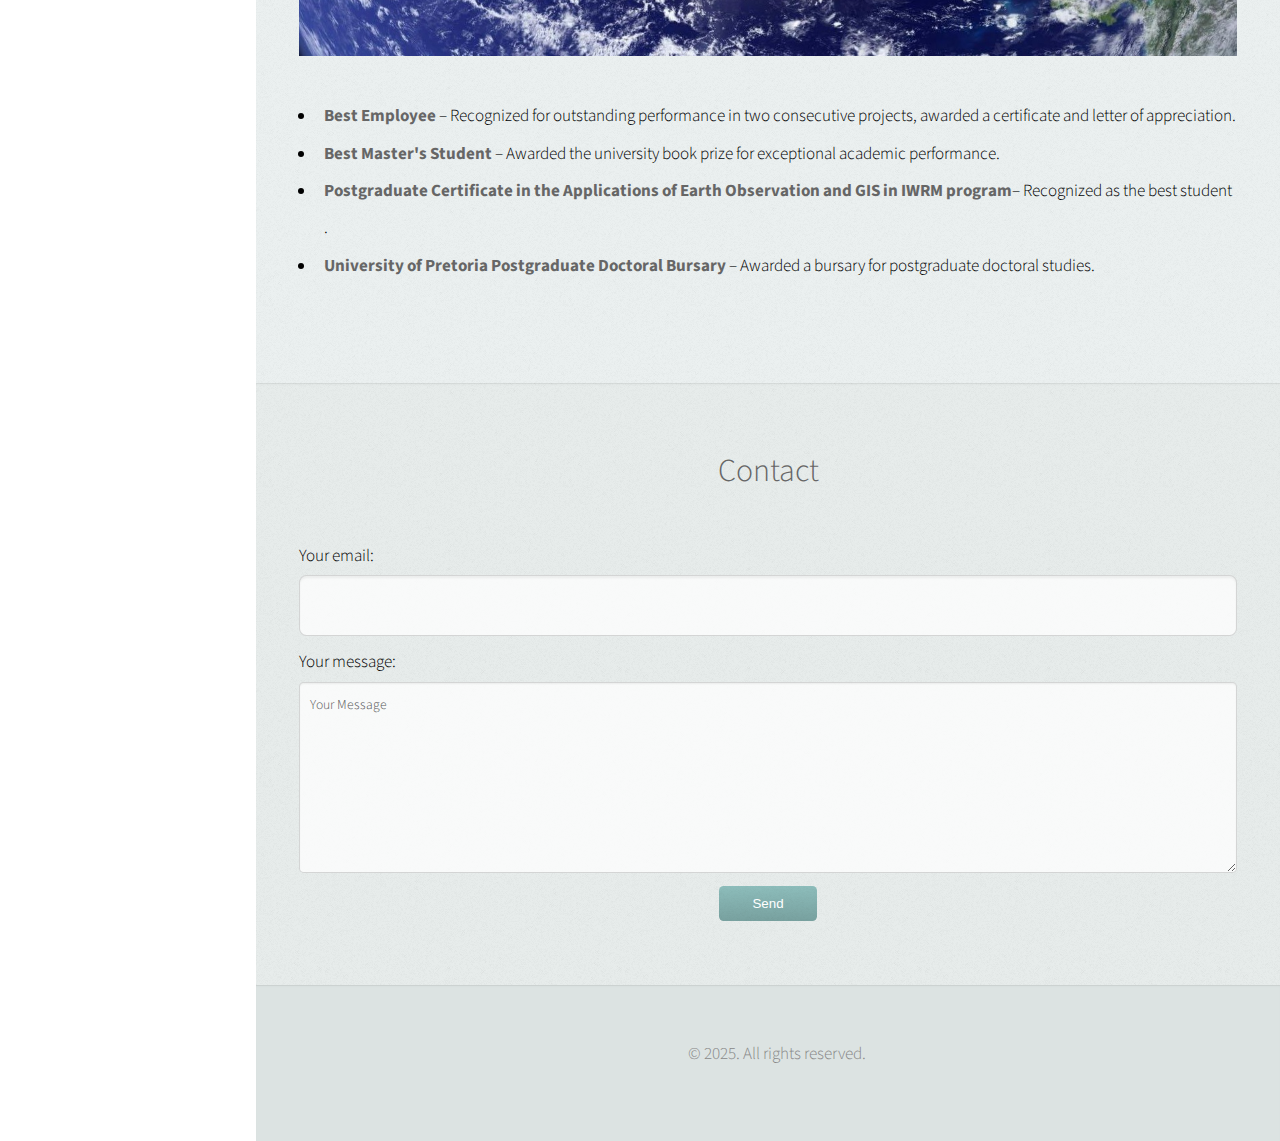
==== commit c343142c: "maps" ====
--- a/index.html
+++ b/index.html
@@ -174,7 +174,7 @@
 								<article class="item">
 									<a href="#" class="image fit"><img src="images/pic03.jpg" alt="" /></a>
 									<header>
-										<h3>Web-mapping</h3>
+										<h3>Webmapping</h3>
 									</header>
 								</article>
 							</div>
